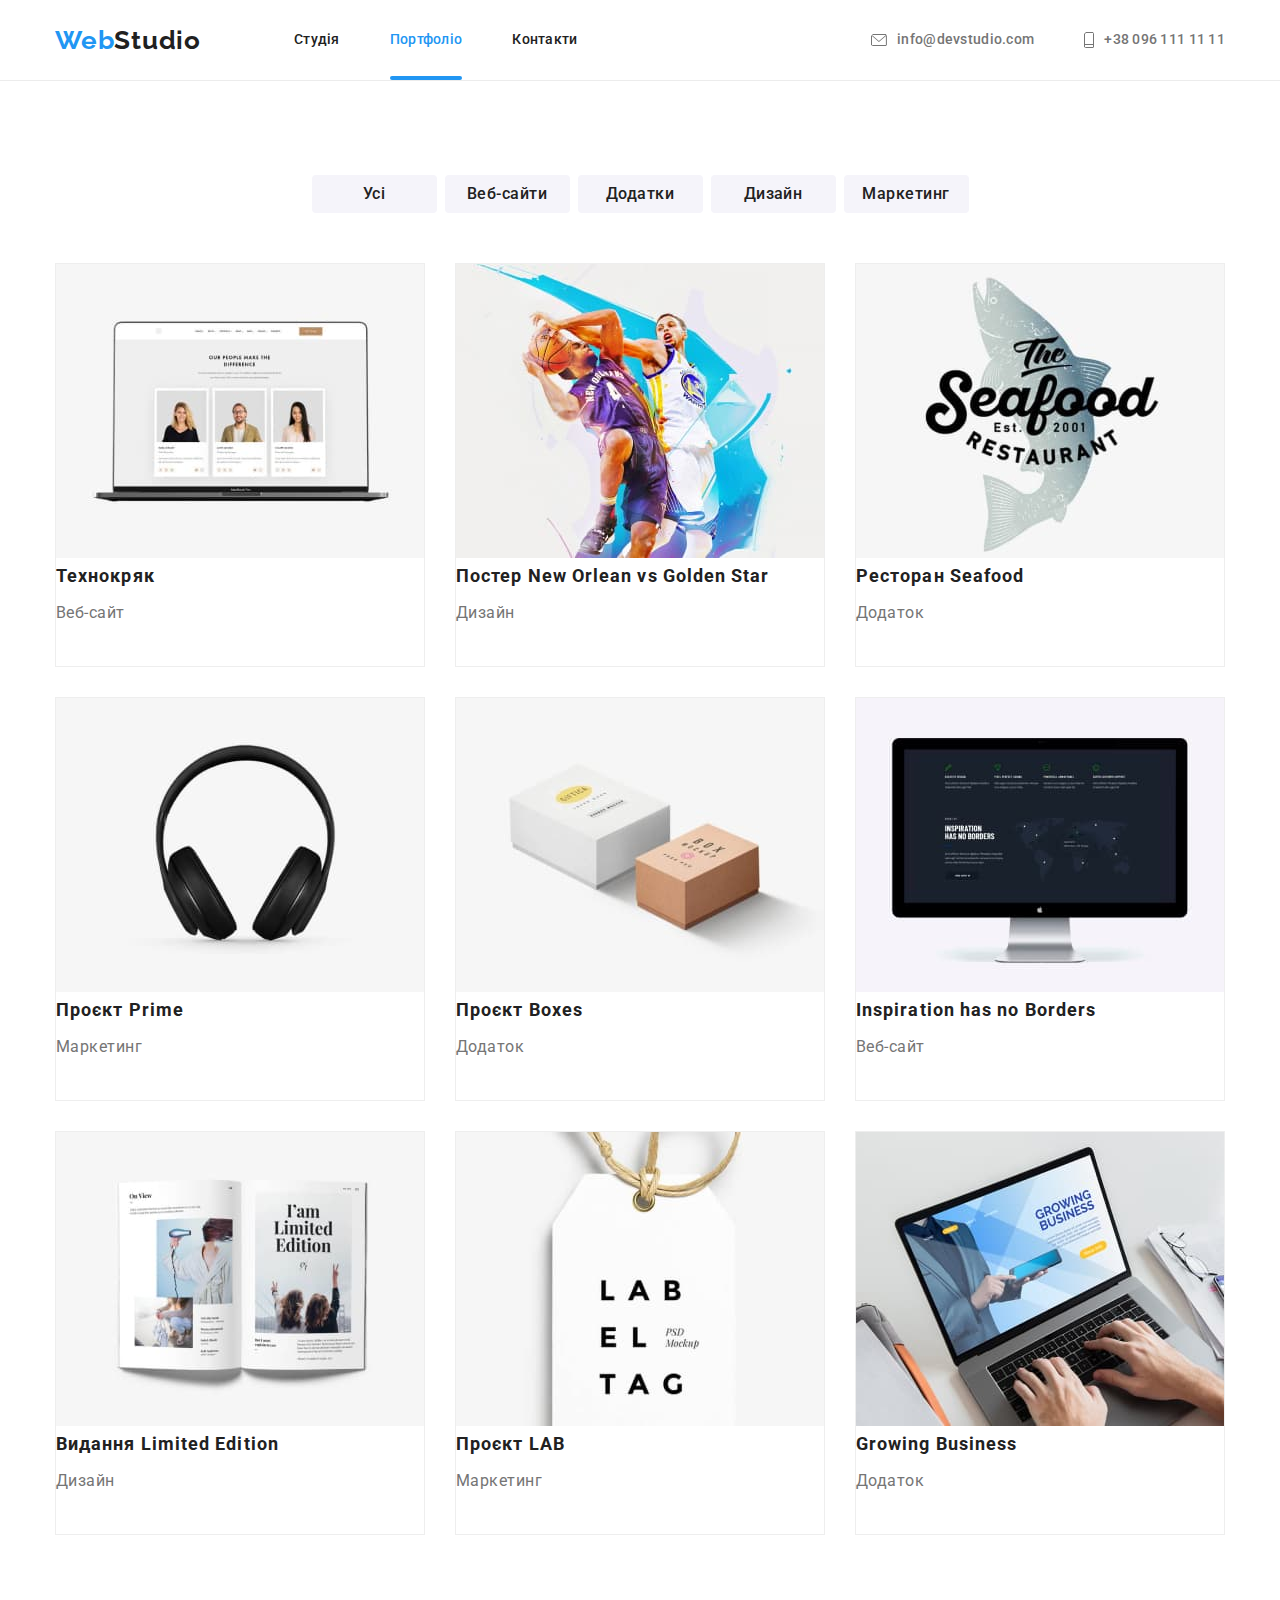
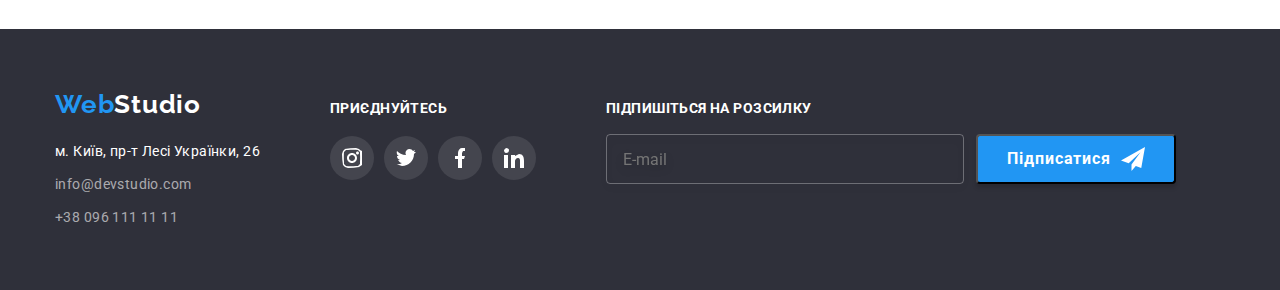
==== portfolio.html @ 257dc273 "11" ====
<!DOCTYPE html>
<html lang="en">
	<head>
		<meta charset="UTF-8">
		<meta http-equiv="X-UA-Compatible" content="IE=edge">
		<meta name="viewport" content="width=device-width, initial-scale=1.0">
		<link rel="stylesheet" href="./css/resets.css">
		<link rel="stylesheet" href="./css/modern-normalize.css">
		<link href="https://fonts.googleapis.com/css2?family=Raleway:wght@700&family=Roboto:wght@400;500;700;900&display=swap" rel="stylesheet">
		<link rel="stylesheet" href="./css/styles.css">
		<title>Портфоліо</title>
	</head>
<body>
	<header class="header header-border">
		<div class="container flex">
			<a class="header-link" href="/"><span class="header-logo">Web</span>Studio</a>
			<nav class="header-nav">
				<ul class="header-list">
					<li class="header-list-items"><a class="header-list-link" href="index.html">Студія</a></li>
					<li class="header-list-items"><a class="header-list-link active current" href="#">Портфоліо</a></li>
					<li class="header-list-items"><a class="header-list-link" href="#">Контакти</a></li>
				</ul>
			</nav>
			<ul class="header-contacts ">
				<li class="header-contacts-items"><a class="header-contacts-link" href="mailto:info@devstudio.com"> <svg class="header-contacts-icon" width="16" height="12">
					<use href="./images/symbol-defs.svg#icon-envelope-1" >

					</use>
				</svg> info@devstudio.com </a>
				</li>
				<li class="header-contacts-items"><a class="header-contacts-link" href="tel:+380961111111">
					<svg class="header-contacts-icon" width="10" height="16">
						<use href="./images/symbol-defs.svg#icon-smartphone-1">

						</use>
					</svg>
					+38 096 111 11 11</a>
				</li>
			</ul>
		</div>	
	</header>
		<main>
			<section class="portfolio section-padding">
				<div class="container">
					<h1 class="portfolio-uptitel">Портфоліо</h1>
					<ul class="portfolio-list-btn">
						<li class="portfolio-items-btn"><button class="portfolio-btn" type="button">Усі</button></li>
						<li class="portfolio-items-btn"><button class="portfolio-btn" type="button">Веб-сайти</button></li>
						<li class="portfolio-items-btn"><button class="portfolio-btn" type="button">Додатки</button></li>
						<li class="portfolio-items-btn"><button class="portfolio-btn" type="button">Дизайн</button></li>
						<li class="portfolio-items-btn"><button class="portfolio-btn" type="button">Маркетинг</button></li>
					</ul>
					<ul class="portfolio-list-about">
						<li class="portfolio-block">
							<a class="portfolio-block-link" href="#">
								<div class="portfolio-block-wrap">
									<img class="portfolio-block-img" src="./images/img-1.jpg" alt="leptop" width="370" height="294">
									<p class="portfolio-block-text">Ресурс пропонує комплексні пропозиції з різним рівнем функціоналу та сервісів. Все це дозволить відвідувачу отримати вичерпні відомості про компанію чи приватну особу.</p>
								</div>
								<div class="text-padding">
									<h2 class="portfolio-titel">Технокряк</h2>
									<p class="portfolio-text">Веб-сайт</p> 
								</div>
							</a>
						</li>
						<li class="portfolio-block">
							<a class="portfolio-block-link" href="#">
								<div class="portfolio-block-wrap">
									<img class="portfolio-block-img" src="./images/img-2.jpg" alt="leptop" width="370" height="294">
									<p class="portfolio-block-text">Ресурс пропонує комплексні пропозиції з різним рівнем функціоналу та сервісів. Все це дозволить відвідувачу отримати вичерпні відомості про компанію чи приватну особу.</p>
								</div>
								<div class="text-padding">
									<h2 class="portfolio-titel">Постер New Orlean vs Golden Star</h2>
									<p class="portfolio-text">Дизайн</p> 
								</div>
							</a>
						</li>
						<li class="portfolio-block">
							<a class="portfolio-block-link" href="#">
								<div class="portfolio-block-wrap">
									<img class="portfolio-block-img" src="./images/img-3.jpg" alt="leptop" width="370" height="294">
									<p class="portfolio-block-text">Ресурс пропонує комплексні пропозиції з різним рівнем функціоналу та сервісів. Все це дозволить відвідувачу отримати вичерпні відомості про компанію чи приватну особу.</p>
								</div>
								<div class="text-padding">
									<h2 class="portfolio-titel">Ресторан Seafood</h2>
									<p class="portfolio-text">Додаток</p> 
								</div>
							</a>
						</li>
						<li class="portfolio-block">
							<a class="portfolio-block-link" href="#">
								<div class="portfolio-block-wrap">
									<img class="portfolio-block-img" src="./images/img-4.jpg" alt="leptop" width="370" height="294">
									<p class="portfolio-block-text">Ресурс пропонує комплексні пропозиції з різним рівнем функціоналу та сервісів. Все це дозволить відвідувачу отримати вичерпні відомості про компанію чи приватну особу.</p>
								</div>
								<div class="text-padding">
									<h2 class="portfolio-titel">Проєкт Prime</h2>
									<p class="portfolio-text">Маркетинг</p> 
								</div>
							</a>
						</li>
						<li class="portfolio-block">
							<a class="portfolio-block-link" href="#">
								<div class="portfolio-block-wrap">
									<img class="portfolio-block-img" src="./images/img-5.jpg" alt="leptop" width="370" height="294">
									<p class="portfolio-block-text">Ресурс пропонує комплексні пропозиції з різним рівнем функціоналу та сервісів. Все це дозволить відвідувачу отримати вичерпні відомості про компанію чи приватну особу.</p>
								</div>
								<div class="text-padding">
									<h2 class="portfolio-titel">Проєкт Boxes</h2>
									<p class="portfolio-text">Додаток</p>
								</div> 
							</a>
						</li>
						<li class="portfolio-block">
							<a class="portfolio-block-link" href="#">
								<div class="portfolio-block-wrap">
									<img class="portfolio-block-img" src="./images/img-6.jpg" alt="leptop" width="370" height="294">
									<p class="portfolio-block-text">Ресурс пропонує комплексні пропозиції з різним рівнем функціоналу та сервісів. Все це дозволить відвідувачу отримати вичерпні відомості про компанію чи приватну особу.</p>
								</div>
								<div class="text-padding">
									<h2 class="portfolio-titel">Inspiration has no Borders</h2>
									<p class="portfolio-text">Веб-сайт</p> 
								</div>
							</a>
						</li>
						<li class="portfolio-block">
							<a class="portfolio-block-link" href="#">
								<div class="portfolio-block-wrap">
									<img class="portfolio-block-img" src="./images/img-7.jpg" alt="leptop" width="370" height="294">
									<p class="portfolio-block-text">Ресурс пропонує комплексні пропозиції з різним рівнем функціоналу та сервісів. Все це дозволить відвідувачу отримати вичерпні відомості про компанію чи приватну особу.</p>
								</div>
								<div class="text-padding">
									<h2 class="portfolio-titel">Видання Limited Edition</h2>
									<p class="portfolio-text">Дизайн</p> 
								</div>
							</a>
						</li>
						<li class="portfolio-block">
							<a class="portfolio-block-link" href="#">
								<div class="portfolio-block-wrap">
									<img class="portfolio-block-img" src="./images/img-8.jpg" alt="leptop" width="370" height="294">
									<p class="portfolio-block-text">Ресурс пропонує комплексні пропозиції з різним рівнем функціоналу та сервісів. Все це дозволить відвідувачу отримати вичерпні відомості про компанію чи приватну особу.</p>
								</div>
								<div class="text-padding">
									<h2 class="portfolio-titel">Проєкт LAB</h2>
									<p class="portfolio-text">Маркетинг</p> 
								</div>
							</a>
						</li>
						<li class="portfolio-block">
							<a class="portfolio-block-link" href="#">
								<div class="portfolio-block-wrap">
									<img class="portfolio-block-img" src="./images/img-9.jpg" alt="leptop" width="370" height="294">
									<p class="portfolio-block-text">Ресурс пропонує комплексні пропозиції з різним рівнем функціоналу та сервісів. Все це дозволить відвідувачу отримати вичерпні відомості про компанію чи приватну особу.</p>
								</div>
								<div class="text-padding">
									<h2 class="portfolio-titel">Growing Business</h2>
									<p class="portfolio-text">Додаток</p> 
								</div>
							</a>
						</li>
					</ul>
				</div>
			</section>
		</main>
		<footer class="footer">
			<div class="container">
				<div class="footer-left">
					<a class="footer-link" href="/"><span class="footer-logo">Web</span>Studio</a>
					<address class="footer-adress">
						<ul class="footer-list">
							<li class="footer-list-items"><a class="footer-nav-map" href="https://goo.gl/maps/WBBWMruhH3Dfa42q7" rel="noreferrer noopener" target="_blank">м. Київ, пр-т Лесі Українки, 26</a>
							</li>
							<li class="footer-list-items">
								<a class="footer-nav-contacts" href="mailto:info@devstudio.com">info@devstudio.com</a>
							</li>
							<li class="footer-list-items">
								<a class="footer-nav-contacts" href="tel:+380961111111">+38 096 111 11 11</a>
							</li>
						</ul>
					</address>
				</div>
				<div class="footer-right">
					<p class="footer-text"> ПРИЄДНУЙТЕСЬ</p>
					<ul class="footer-soc-list">
						<li class="footer-soc-item"><a class="footer-soc-link" href="">
								<svg class="footer-soc-icon" width="20" height="20">
									<use href="./images/symbol-defs.svg#icon-icon-instagram">
									</use>
								</svg>
							</a>
						</li>
						<li class="footer-soc-item"><a class="footer-soc-link" href="">
								<svg class="footer-soc-icon" width="20" height="20">
									<use href="./images/symbol-defs.svg#icon-icon-twitter">
									</use>
								</svg>
							</a>
						</li>
						<li class="footer-soc-item"><a class="footer-soc-link" href="">
								<svg class="footer-soc-icon" width="20" height="20">
									<use href="./images/symbol-defs.svg#icon-icon-facebook">
									</use>
								</svg>
							</a>
							</li>
							<li class="footer-soc-item"><a class="footer-soc-link" href="">
								<svg class="footer-soc-icon" width="20" height="20">
									<use href="./images/symbol-defs.svg#icon-icon-linkedin">
									</use>
								</svg>
							</a>
							</li>
					</ul>
				</div>
				<div class="footer-email">	
					<p class="footer-email-text">Підпишіться на розсилку</p>	
					<label for="footer-user-email" class="footer-form"></label>
					<form class="footer-email-form">
						<input type="email" name="footer-user-emai" class="footer-input"  required id="footer-user-email" placeholder="E-mail">
						<button type="button" class="footer-button"> Підписатися
							<svg class="footer-form-icon" width="24" height="24">
								<use href="./images/symbol-defs.svg#icon-icon-send">
								</use>
							</svg>
						</button>	
					</form>
				</div>
			</div>
		</footer>
</body>
</html>
---- css/resets.css ----
html, body, div, span, applet, object, iframe,
h1, h2, h3, h4, h5, h6, p, blockquote, pre,
a, abbr, acronym, address, big, cite, code,
del, dfn, em, img, ins, kbd, q, s, samp,
small, strike, strong, sub, sup, tt, var,
b, u, i, center,
dl, dt, dd, ol, ul, li,
fieldset, form, label, legend,
table, caption, tbody, tfoot, thead, tr, th, td,
article, aside, canvas, details, embed,
figure, figcaption, footer, header, hgroup,
menu, nav, output, ruby, section, summary,
time, mark, audio, video {
  margin: 0;
  padding: 0;
  border: 0;
  font-size: 100%;
  font: inherit;
  vertical-align: baseline;
}

article, aside, details, figcaption, figure,
footer, header, hgroup, menu, nav, section {
  display: block;
}

html {
  height: 100%;
}

body {
  line-height: 1;
}

ol, ul {
  list-style: none;
}

blockquote, q {
  quotes: none;
}

blockquote:before, blockquote:after,
q:before, q:after {
  content: "";
  content: none;
}

table {
  border-collapse: collapse;
  border-spacing: 0;
}/*# sourceMappingURL=resets.css.map */
---- css/styles.css ----
body{
	font-family: 'Roboto', sans-serif;
	color: var(--contacts-color);
}

:root {
	--brand-color: #2196F3;
	--text-color-N1: #212121;
	--contacts-color: #757575;
	--hero-color:#2F303A;
	--text-color-N2: #FFFFFF;
	--btn-portfolio: #F5F4FA;
	--cubik: cubic-bezier(0.4, 0, 0.2, 1);

  }

.container{
	width: 1200px;
	box-sizing: border-box;
	padding-left: 15px;
	padding-right: 15px;
	margin: 0 auto;

}

.section-padding{
	padding-top: 94px;
	padding-bottom: 94px;
}

.flex{
	display: flex;
	align-items: center;
}

.hide{
	border: 0;
	clip: rect(1px, 1px, 1px, 1px);
	-webkit-clip-path: inset(50%);
	clip-path: inset(50%);
	height: 1px;
	margin: -1px;
	overflow: hidden;
	padding: 0;
	position: absolute;
	width: 1px;
	word-wrap: normal !important;
}

/* ----------- HEADER ----------------- */

.header-border{
	border-bottom: 1px solid #ECECEC;
}




.header-link{
	font-family: 'Raleway';
	font-style: normal;
	font-weight: 700;
	font-size: 26px;
	line-height: 1.19;
	letter-spacing: 0.03em;
	text-decoration: none;
	color: var(--text-color-N1);
	margin-right: 93px;
	transition: color 250ms var(--cubik);
}

.header-link:focus,
.header-link:hover{
	color: var(--brand-color);
}

.header-logo{
	color: var(--brand-color);
}
.header-nav{
	margin-right: auto;
}


.header-list{
	list-style-type: none;
	display: flex;
	flex-direction: row;
}

.header-list-items:not(:last-child){
	 margin-right: 50px; 
}



.header-list-link{
	font-style: normal;
	font-weight: 500;
	font-size: 14px;
	line-height: 1.14;
	letter-spacing: 0.02em;
	color: var(--text-color-N1);
	text-decoration: none;
	padding: 32px 0px;
	display: block;
	transition: color 250ms var(--cubik);
	position: relative;
}

.active{
	color: var(--brand-color)
}

.current::after{
	content: "";
	height: 4px;
	background-color: var(--brand-color);
	border-radius: 2px;
	position: absolute;
	bottom: 0px;
	left: 0px;
	margin: 0 auto;
	width: 100%;
}

.header-list-link:focus,
.header-list-link:hover{
	color: var(--brand-color);
}

.header-list-link:active{
	color: var(--brand-color);
}




.header-contacts{
	list-style-type: none;
	display: flex;
	align-items: center;

}


.header-contacts-items:not(:last-child){
	margin-right: 50px;
}

.header-contacts-link{
	text-decoration: none;
	color: var(--contacts-color);
	font-family: 'Roboto';
	font-style: normal;
	font-weight: 500;
	font-size: 14px;
	line-height: 1.14;
	letter-spacing: 0.02em;
	padding: 32px 0px;
	display: flex;
	align-items: center;
	transition: color 250ms var(--cubik);
}

.header-contacts-link:hover,
.header-contacts-link:focus{
	color: var(--brand-color);
}

.header-contacts-link:active{
	color:var(--brand-color);
}

.header-contacts-icon{
	margin-right: 10px;
	fill: currentColor;
}





/* 
------------------HERO------------------ */



.hero{
	background-image: linear-gradient(rgba(47, 48, 58, 0.4), rgba(47, 48, 58, 0.4)), url(../images/heto-background.jpg);
	padding-top: 200px;
	padding-bottom: 200px;
	max-width: 1600px;
	margin: 0 auto;
}
.hero-titel{
	font-style: normal;
	font-weight: 900;
	font-size: 44px;
	line-height: 1.36;
	color: var(--text-color-N2);
	text-align: center;
	text-transform: uppercase;
	margin-bottom:30px;   
}
.hero-btn{
	font-family: inherit;
	font-style: normal;
	font-weight: 700;
	font-size: 16px;
	line-height: 1.875;
	display: block;
	align-items: center;
	text-align: center;
	letter-spacing: 0.06em;
	color: var(--text-color-N2);
	background-color: var(--brand-color);
	border: 0;
	border-radius: 4px;
	cursor: pointer;
	margin: 0 auto;
	padding: 10px 32px;
}

/* 
-------------------APPROACH---------------------- */



.approach-uptitel{
	display: none;
}


 .approach-list{
	display: flex;
	gap: 30px;
 }	
 
 
.approach-items{
	list-style-type: none;
	width: 270px;
}

.approach-items-box{
	width: 270px;
	height: 120px;
	background-color: #F5F4FA;
	display: flex;
	justify-content: center;
	align-items: center;
	margin-bottom: 30px;
}


.approach-titel{
	font-style: normal;
	font-weight: 700;
	font-size: 14px;
	line-height: 1.875;
	letter-spacing: 0.03em;
	text-transform: uppercase;
	color: var(--text-color-N1);
	margin-bottom: 10px;
}

.approach-text{
	font-style: normal;
	font-weight: 400;
	font-size: 14px;
	line-height: 1.714;
	letter-spacing: 0.03em;
	color: var(--contacts-color);
}

/* ------------EEPLOYMENT----------------- */


.employment{
	padding-top: 0px;
}


.employment-titel{
	font-style: normal;
	font-weight: 700;
	font-size: 36px;
	line-height: 1.17;
	text-align: center;
	letter-spacing: 0.03em;
	text-align: center;
	color: var(--text-color-N1);
	margin-bottom: 50px;
}
.employment-list{
	display: flex;
	list-style-type: none;
	gap: 30px;
}

 .employment-up-block{
	position: relative;
	
}

.employment-up-text{
	font-style: normal;
	font-weight: 700;
	font-size: 14px;
	line-height: 16px;
	text-align: center;
	letter-spacing: 0.03em;
	text-transform: uppercase;
	color:#FFFFFF;
	background: rgba(47, 48, 58, 0.8);  
	position: absolute;
	bottom: 0;
	width: 100%;
	min-height: 70px;
	display: flex;
	justify-content: center;
	align-items:center;
	

} 

.employment-img{
	display: block;
}


/* --------------------TEAM---------------------------- */

.team{
	background-color: var(--btn-portfolio);
}

.team-uptitel{
	font-style: normal;
	font-weight: 700;
	font-size: 36px;
	line-height: 1.17;
	text-align: center;
	letter-spacing: 0.03em;
	text-align: center;
	color: var(--text-color-N1);
	margin-bottom: 50px;

}

.team-list{
	list-style-type: none;
	display: flex;
	gap: 30px;
}

.team-items{
	background: #FFFFFF;
	box-shadow: 0px 1px 3px rgba(0, 0, 0, 0.12), 0px 1px 1px rgba(0, 0, 0, 0.14), 0px 2px 1px rgba(0, 0, 0, 0.2);
	border-radius: 0px 0px 4px 4px;	
	padding-bottom: 30px;
}

.team-img{
	margin-bottom: 30px;
	display: block;
}

.team-titel{
	font-style: normal;
	font-weight: 500;
	font-size: 16px;
	line-height: 1.19;
	text-align: center;
	letter-spacing: 0.03em;
	color: var(--text-color-N1);
	margin-bottom: 10px;
}


.team-text{
	font-style: normal;
	font-weight: 400;
	font-size: 16px;
	line-height: 1.19;
	text-align: center;
	letter-spacing: 0.03em;
	color: var(--contacts-color);
	margin-bottom: 16px;
}

.team-soc-list{
	display: flex;
	justify-content: center;
	gap: 10px;
}

.team-soc-item{
	width: 44px;
	height: 44px;	
}

.team-soc-link{
	width: 100%;
	height: 100%;
	border-radius: 50%;
	display: flex;
	justify-content: center;
	align-items: center;
	transition: background-color 250ms var(--cubik), color 250ms var(--cubik) ;
	color: #AFB1B8;
	background-color: var(--text-color-N2)

}

.team-soc-link:hover,
.team-soc-link:focus{
	color: var(--text-color-N2);
	background-color: var(--brand-color);
}

.team-soc-icon{
	fill: currentColor;
	
}


/* ----------------------Постійні клієнти---------------------------- */


.client-titel{
	font-style: normal;
	font-weight: 700;
	font-size: 36px;
	line-height: 42px;
	text-align: center;
	letter-spacing: 0.03em;
	color: var(--text-color-N1);
	margin-bottom: 50px;
}

.client-list{
	display: flex;
	gap: 30px;
}

.client-list-items{
	width: 170px;
	height: 92px;
}

.client-list-link{
	border: 1px solid #AFB1B8;
	border-radius: 4px;
	width: 100%;
	height: 100%;
	color: #AFB1B8;
	display: flex;
	justify-content: center;
	align-items: center;
	transition: color 250ms var(--cubik);
}

.client-list-link:hover,
.client-list-link:focus{
	border-color: var(--brand-color);
	color: var(--brand-color)
}



.client-list-icon{
    fill: currentColor;
}


/* ---------------------FOOTER------------------------------ */

.footer{
	background-color: var(--hero-color);
	padding-top: 60px;
	padding-bottom: 60px;
	
}

.footer .container{
	display: flex;
	align-items: baseline;
	gap: 70px;
}

.footer-flex{
	display: flex;
}


.footer-link{
	font-family: 'Raleway';
	font-style: normal;
	font-weight: 700;
	font-size: 26px;
	line-height: 1.19;
	letter-spacing: 0.03em;
	text-decoration: none;
	color: var(--text-color-N2);
	margin-bottom: 20px;
	display: block;
}


.footer-logo{
	color: var(--brand-color);
}


.footer-list-items{
	list-style-type: none;

}


.footer-list-items:not(:last-child){
	margin-bottom: 9px;
}

.footer-nav-map{
	font-family: 'Roboto';
	font-style: normal;
	font-weight: 400;
	font-size: 14px;
	line-height: 1.714;	
	letter-spacing: 0.03em;
	color: #FFFFFF;
	text-decoration: none;	
	transition: color 250ms var(--cubik);
}

.footer-nav-map:hover,
.footer-nav-map:focus{
	color: var(--brand-color);
}

.footer-nav-map:active{
	color: var(--brand-color);
}


.footer-nav-contacts{
	font-style: normal;
	font-weight: 400;
	font-size: 14px;
	line-height: 1.714;
	letter-spacing: 0.03em;
	color: rgba(255, 255, 255, 0.6);
	text-decoration: none;
	transition: color 250ms var(--cubik);
}

.footer-nav-contacts:hover,
.footer-nav-contacts:focus{
	color: var(--brand-color);
}

.footer-nav-contacts:active{
	color: var(--brand-color);
}


.footer-soc-list{
	display: flex;
	justify-content: center;
	gap: 10px;
}

.footer-soc-item{
	width: 44px;
	height: 44px;
}

.footer-text{
	font-style: normal;
	font-weight: 700;
	font-size: 14px;
	line-height: 16px;
	letter-spacing: 0.03em;
	text-transform: uppercase;
	color: #FFFFFF;
	display: block;
	margin-bottom: 20px;
}

.footer-soc-link{
	width: 100%;
	height: 100%;
	border-radius: 50%;
	display: flex;
	justify-content: center;
	align-items: center;
	color: var(--text-color-N2);
	background-color:  rgba(255, 255, 255, 0.1);
	transition: background-color 250ms var(--cubik), color 250ms var(--cubik);
}

.footer-soc-link:hover,
.footer-soc-link:focus{
	color: var(--text-color-N2);
	background-color: var(--brand-color);
}



.footer-soc-icon{
	fill: currentColor;
}


.footer-email-text{
	font-style: normal;
	font-weight: 700;
	font-size: 14px;
	line-height: 0.875;
	letter-spacing: 0.03em;
	text-transform: uppercase;
	color:var(--text-color-N2);
	margin-bottom: 20px;
}


.footer-email-form{
	display: flex;
}


.footer-form{
	font-style: normal;
	font-weight: 700;
	font-size: 14px;
	line-height: 1.14;
	letter-spacing: 0.03em;
	text-transform: uppercase;
	color: #FFFFFF;
	margin-bottom: 20px;
}


.footer-input{
	border: 1px solid rgba(255, 255, 255, 0.3);
	filter: drop-shadow(0px 4px 4px rgba(0, 0, 0, 0.15));
	border-radius: 4px;
	background-color: transparent;
	width: 358px;
	height: 50px;
	margin-right: 12px;
	padding: 15px 16px;
}


.footer-button{
	
	font-family: inherit;
	width: 200px;
	height: 50px;
	background: #2196F3;
	box-shadow: 0px 4px 4px rgba(0, 0, 0, 0.15);
	border-radius: 4px;
	font-family: 'Roboto';
	font-style: normal;
	font-weight: 700;
	font-size: 16px;
	line-height: 1.55;
	display: flex;
	align-items: center;
	text-align: center;
	justify-content: center;
	gap: 10px;
	cursor: pointer;
	letter-spacing: 0.06em;
	color:#FFFFFF;
}

.footer-form-icon{
	 fill: #fff;
}



/* ------------------------------------------PORTFOLIO--------------------------------- */



.portfolio-uptitel{
	display: none;
}

.portfolio-list-btn{
	list-style-type: none;
	display: flex;
	gap: 8px;
	justify-content: center;
	margin-bottom: 50px;
}


.portfolio-btn{
	font-style: normal;
	font-weight: 500;
	font-size: 16px;
	line-height: 1.625;
	text-align: center;
	letter-spacing: 0.03em;
	color: var(--text-color-N1);
	cursor: pointer;
	background: var(--btn-portfolio);
	border-radius: 4px;	
	border: 0;
	min-width: 125px;
	height: 38px;
	transition: background-color 250ms var(--cubik), color 250ms var(--cubik) ;
}

.portfolio-btn:focus,
.portfolio-btn:hover{
	color:#FFFFFF;
	background-color: var(--brand-color);
}

.portfolio-btn:active{
	color:var(--brand-color);
}

.portfolio-list-about{
	list-style-type: none;
	display: flex;
	flex-wrap: wrap;
	gap: 30px;
	
}

.portfolio-block{
	width: 370px;
	height: 404px;	
	background: #FFFFFF;
	border: 1px solid #EEEEEE;
}

.portfolio-block:hover .portfolio-block-text{
	transform: translateY(0);
}



.portfolio-block-link{
	text-decoration: none;
	display: block;
	transition: box-shadow 250ms var(--cubik);
}

.portfolio-block-link:hover,
.portfolio-block-link:focus{
	box-shadow: 0px 1px 1px rgba(0, 0, 0, 0.12), 0px 4px 4px rgba(0, 0, 0, 0.06), 1px 4px 6px rgba(0, 0, 0, 0.16);
}

.portfolio-block-wrap{
	position: relative;
	overflow: hidden;
}

.portfolio-block-img{
	display: block;
}

.portfolio-block-text{
	font-style: normal;
	font-weight: 400;
	font-size: 18px;
	line-height: 1.56;
	letter-spacing: 0.03em;	
	color: var(--text-color-N2);
	background-color: rgba(33, 150, 243, 0.9);
	position: absolute;
	top: 0;
	padding: 63px 24px;
	height: 100%;
	transform: translateY(100%);
	transition: transform 250ms var(--cubik);

}


.portfolio-titel{
	font-style: normal;
	font-weight: 700;
	font-size: 18px;
	line-height: 2;
	letter-spacing: 0.06em;
	color: var(--text-color-N1);
	margin-bottom: 4px;
}
.portfolio-text{
	font-style: normal;
	font-weight: 400;
	font-size: 16px;
	line-height: 1.875;
	letter-spacing: 0.03em;
	color: var(--contacts-color);
}


/* 
-----------------------------------MODAL WINDOW--------------------------------- */


.backdrop{
	width: 100%;
	height: 100%;
	background-color: rgba(0, 0, 0, 0.2);
	position: fixed;
	top: 0;
	transition: opacity 250ms var(--cubik), visibility 250ms var(--cubik);
}

.modal{
	width: 528px;
	min-height: 581px;
	background-color: #FFFFFF;
	box-shadow: 0px 1px 3px rgba(0, 0, 0, 0.12), 0px 1px 1px rgba(0, 0, 0, 0.14), 0px 2px 1px rgba(0, 0, 0, 0.2);
	border-radius: 4px;
	position: absolute;
	top: 50%;
	left: 50%;
	transform: translate(-50%, -50%) scale(1) rotate(0deg);
	transition: transform 250ms var(--cubik);
	padding: 40px;
	
}

.backdrop.is-hidden .modal{
	transform: translate(-50%, -50%) scale(2) rotate(360deg);
}

.modal-button{
	position: absolute;
	right: 8px;
	top: 8px;
	width: 30px;
	height: 30px;
	background-color: #FFFFFF;
	border: 1px solid rgba(0, 0, 0, 0.1);
	border-radius: 50%;
	display: flex;
	justify-content: center;
	align-items: center;
	cursor: pointer;
	transition: color 250ms var(--cubik);

}

.modal-button:hover .modal-icon,
.modal-button:focus .modal-icon{
	color:var(--brand-color);
}

.modal-button{
	fill: currentColor;
}

.modal-titel{
	font-style: normal;
	font-weight: 700;
	font-size: 20px;
	line-height: 1.15;
	text-align: center;
	letter-spacing: 0.03em;
	color: var(--text-color-N1);
	margin-bottom: 30px;
}

.modal-field{
	margin-bottom: 10px;
}

.modal-field:last-child{
	margin-bottom: 0px;
}

.modal-form-label{
	font-style: normal;
	font-weight: 400;
	font-size: 12px;
	line-height: 1.15;
	letter-spacing: 0.01em;
	display: block;
	color: var(--contacts-color);
	margin-bottom: 4px;
}

.modal-form-wrapper{
	position: relative;
}

.modal-input{
	width: 100%;
	height: 40px;
	border: 1px solid rgba(33, 33, 33, 0.2);
	border-radius: 4px;
	background-color: transparent;
	outline: transparent;
	padding-left: 42px;
	transition:  border 250ms var(--cubik), border 250ms var(--cubik);

}

.modal-input:hover .modal-form-icon,
.modal-input:focus .modal-form-icon{
	color: var(--brand-color);
}

.modal-input:focus,
.modal-input:hover{
	border-color: var(--brand-color);
}

.modal-input:focus + .modal-form-icon,
.modal-input:hover + .modal-form-icon{
	fill: var(--brand-color);
}


.modal-input::placeholder{
	font-family: 'Roboto';
	font-style: normal;
	font-weight: 400;
	font-size: 12px;
	line-height: 1.15;
	letter-spacing: 0.01em;
	color: var(--contacts-color);
}


.modal-form-icon{
	position: absolute;
	left: 12px;
	top: 50%;
	transform: translateY(-50%);
}

.modal-field-comment{
	width: 100%;
	height: 120px;
	border: 1px solid rgba(33, 33, 33, 0.2);
	border-radius: 4px;
	font-style: normal;
	font-weight: 400;
	font-size: 12px;
	line-height: 1.15;
	letter-spacing: 0.01em;
	background-color: transparent;
	outline: transparent;
	resize: none;
	padding: 12px 16px;
	margin-bottom: 10px;

}



.is-hidden{
	opacity: 0;
	visibility: hidden;
	pointer-events: none;

}

.position{
	position: relative;
}

.modal-check{
	position: absolute;
	top: 15px;
	left: 27px;
	transition: color 250ms var(--cubik);
}

.check-text{
	font-style: normal;
	font-weight: 400;
	font-size: 14px;
	line-height: 1.714;
	letter-spacing: 0.03em;
	color: var(--contacts-color);
	display: flex;
	align-items: center;
	justify-content: center;
	margin-bottom: 30px;
}

.check-text span {
	width: 16px;
	height: 15px;
	border: 2px solid var(--text-color-N1);
	margin-right: 8px;
	border-radius:  2px;
	display: flex;
	justify-content: center;
	align-items: center;
	fill: transparent;
}

.modal-check:checked + .check-text span{
	background-color: var(--brand-color);
	border: none;
	fill: #FFFFFF;
}

.modal-check-polyti{
	font-family: inherit;
	color: var(--brand-color);
	margin-left: 5px;
}

.modal-form-button{	
	font-family: inherit;
	font-style: normal;
	font-weight: 700;
	font-size: 16px;
	line-height: 30px;
	width: 200px;
	height: 50px;
	color: var(--text-color-N2);
	background-color: var(--brand-color);
	border: 0;
	border-radius: 4px;
	display: flex;
	justify-content: center;
	align-items: center;
	cursor: pointer;
	margin: 0 auto;
	padding: 10px 32px;
}
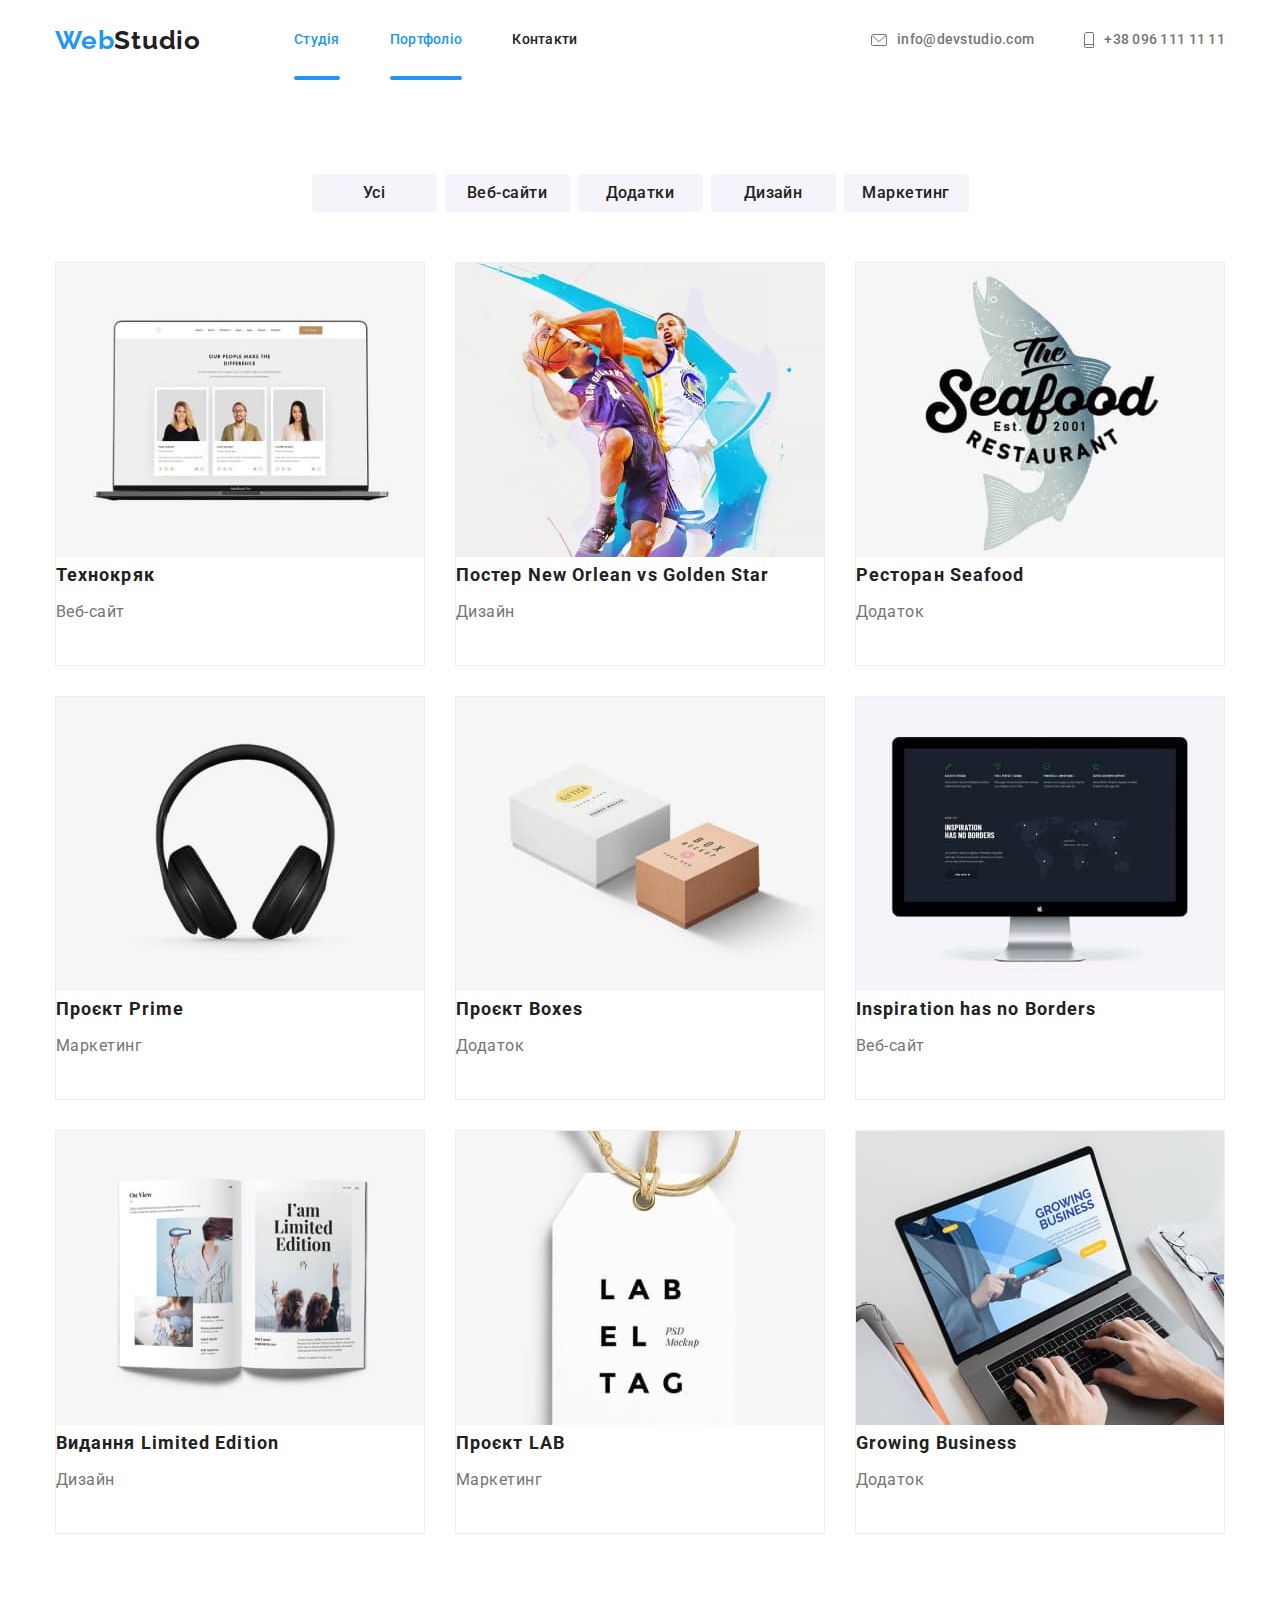
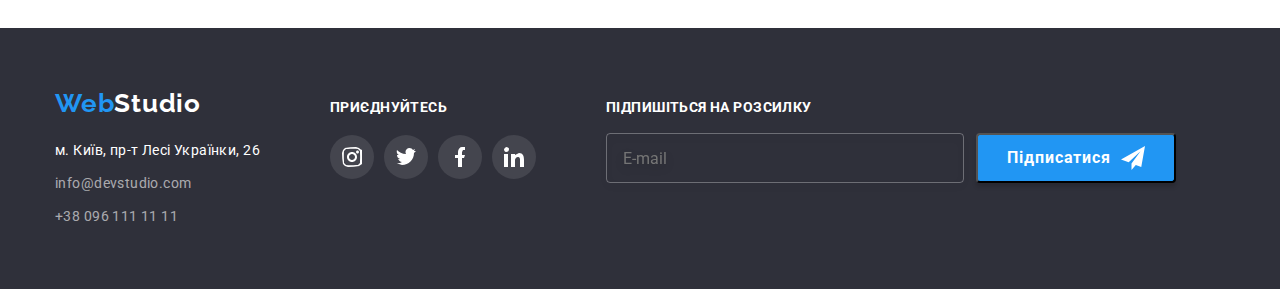
==== commit a65259c2: "??" ====
--- a/portfolio.html
+++ b/portfolio.html
@@ -7,29 +7,29 @@
 		<link rel="stylesheet" href="./css/resets.css">
 		<link rel="stylesheet" href="./css/modern-normalize.css">
 		<link href="https://fonts.googleapis.com/css2?family=Raleway:wght@700&family=Roboto:wght@400;500;700;900&display=swap" rel="stylesheet">
-		<link rel="stylesheet" href="./css/styles.css">
+		<link rel="stylesheet" href="./css/main.min.css">
 		<title>Портфоліо</title>
 	</head>
 <body>
-	<header class="header header-border">
+	<header class="header ">
 		<div class="container flex">
-			<a class="header-link" href="/"><span class="header-logo">Web</span>Studio</a>
-			<nav class="header-nav">
-				<ul class="header-list">
-					<li class="header-list-items"><a class="header-list-link" href="index.html">Студія</a></li>
-					<li class="header-list-items"><a class="header-list-link active current" href="#">Портфоліо</a></li>
-					<li class="header-list-items"><a class="header-list-link" href="#">Контакти</a></li>
+			<a class="logo header__logo" href="/"><span class="logo__span">Web</span>Studio</a>
+			<nav class="navigation header__navigation">
+				<ul class="menu">
+					<li class="menu__item"><a class="menu__link active current" href="index.html">Студія</a></li>
+					<li class="menu__item"><a class="menu__link active current" href="#">Портфоліо</a></li>
+					<li class="menu__item"><a class="menu__link" href="#">Контакти</a></li>
 				</ul>
 			</nav>
-			<ul class="header-contacts ">
-				<li class="header-contacts-items"><a class="header-contacts-link" href="mailto:info@devstudio.com"> <svg class="header-contacts-icon" width="16" height="12">
+			<ul class="contacts header__contacts ">
+				<li class="contacts__items"><a class="contacts__link" href="mailto:info@devstudio.com"> <svg class="contacts__icon" width="16" height="12">
 					<use href="./images/symbol-defs.svg#icon-envelope-1" >
 
 					</use>
 				</svg> info@devstudio.com </a>
 				</li>
-				<li class="header-contacts-items"><a class="header-contacts-link" href="tel:+380961111111">
-					<svg class="header-contacts-icon" width="10" height="16">
+				<li class="contacts__items"><a class="contacts__link" href="tel:+380961111111">
+					<svg class="contacts__icon" width="10" height="16">
 						<use href="./images/symbol-defs.svg#icon-smartphone-1">
 
 						</use>
--- a/css/main.min.css
+++ b/css/main.min.css
@@ -0,0 +1 @@
+html,body,div,span,applet,object,iframe,h1,h2,h3,h4,h5,h6,p,blockquote,pre,a,abbr,acronym,address,big,cite,code,del,dfn,em,img,ins,kbd,q,s,samp,small,strike,strong,sub,sup,tt,var,b,u,i,center,dl,dt,dd,ol,ul,li,fieldset,form,label,legend,table,caption,tbody,tfoot,thead,tr,th,td,article,aside,canvas,details,embed,figure,figcaption,footer,header,hgroup,menu,nav,output,ruby,section,summary,time,mark,audio,video{margin:0;padding:0;border:0;font-size:100%;font:inherit;vertical-align:baseline}article,aside,details,figcaption,figure,footer,header,hgroup,menu,nav,section{display:block}html{height:100%}body{line-height:1}ol,ul{list-style:none}blockquote,q{quotes:none}blockquote:before,blockquote:after,q:before,q:after{content:"";content:none}table{border-collapse:collapse;border-spacing:0}/*! modern-normalize v1.1.0 | MIT License | https://github.com/sindresorhus/modern-normalize */*,::before,::after{box-sizing:border-box}html{line-height:1.15;-webkit-text-size-adjust:100%;-moz-tab-size:4;-o-tab-size:4;tab-size:4}body{margin:0;font-family:system-ui,-apple-system,"Segoe UI",Roboto,Helvetica,Arial,sans-serif,"Apple Color Emoji","Segoe UI Emoji"}hr{height:0;color:inherit}abbr[title]{-webkit-text-decoration:underline dotted;text-decoration:underline dotted}b,strong{font-weight:bolder}code,kbd,samp,pre{font-family:ui-monospace,SFMono-Regular,Consolas,"Liberation Mono",Menlo,monospace;font-size:1em}small{font-size:80%}sub,sup{font-size:75%;line-height:0;position:relative;vertical-align:baseline}sub{bottom:-0.25em}sup{top:-0.5em}table{text-indent:0;border-color:inherit}button,input,optgroup,select,textarea{font-family:inherit;font-size:100%;line-height:1.15;margin:0}button,select{text-transform:none}button,[type=button],[type=reset],[type=submit]{-webkit-appearance:button}::-moz-focus-inner{border-style:none;padding:0}:-moz-focusring{outline:1px dotted ButtonText}:-moz-ui-invalid{box-shadow:none}legend{padding:0}progress{vertical-align:baseline}::-webkit-inner-spin-button,::-webkit-outer-spin-button{height:auto}[type=search]{-webkit-appearance:textfield;outline-offset:-2px}::-webkit-search-decoration{-webkit-appearance:none}::-webkit-file-upload-button{-webkit-appearance:button;font:inherit}summary{display:list-item}body{font-family:"Roboto",sans-serif;color:var(--contacts-color)}:root{--brand-color: #2196F3;--text-color-N1: #212121;--contacts-color: #757575;--hero-color:#2F303A;--text-color-N2: #FFFFFF;--btn-portfolio: #F5F4FA;--cubik: cubic-bezier(0.4, 0, 0.2, 1)}.container{width:1200px;box-sizing:border-box;padding-left:15px;padding-right:15px;margin:0 auto}.section-padding{padding-top:94px;padding-bottom:94px}.flex{display:flex;align-items:center}.hide{border:0;clip:rect(1px, 1px, 1px, 1px);-webkit-clip-path:inset(50%);clip-path:inset(50%);height:1px;margin:-1px;overflow:hidden;padding:0;position:absolute;width:1px;word-wrap:normal !important}.header-border{border-bottom:1px solid #ececec}.logo{font-family:"Raleway";font-style:normal;font-weight:700;font-size:26px;line-height:1.19;letter-spacing:.03em;text-decoration:none;color:var(--text-color-N1);transition:color 250ms var(--cubik)}.header__logo{margin-right:93px}.logo:focus,.logo:hover{color:var(--brand-color)}.logo__span{color:var(--brand-color)}.header__navigation{margin-right:auto}.menu{list-style-type:none;display:flex;flex-direction:row}.menu__item:not(:last-child){margin-right:50px}.menu__link{font-style:normal;font-weight:500;font-size:14px;line-height:1.14;letter-spacing:.02em;color:var(--text-color-N1);text-decoration:none;padding:32px 0px;display:block;transition:color 250ms var(--cubik);position:relative}.active{color:var(--brand-color)}.current::after{content:"";height:4px;background-color:var(--brand-color);border-radius:2px;position:absolute;bottom:0px;left:0px;margin:0 auto;width:100%}.menu__link:focus,.menu__link:hover{color:var(--brand-color)}.menu__link:active{color:var(--brand-color)}.header__contacts{list-style-type:none;display:flex;align-items:center}.contacts__items:not(:last-child){margin-right:50px}.contacts__link{text-decoration:none;color:var(--contacts-color);font-family:"Roboto";font-style:normal;font-weight:500;font-size:14px;line-height:1.14;letter-spacing:.02em;padding:32px 0px;display:flex;align-items:center;transition:color 250ms var(--cubik)}.contacts__link:hover,.contacts__link:focus{color:var(--brand-color)}.hcontacts__link:active{color:var(--brand-color)}.contacts__icon{margin-right:10px;fill:currentColor}.hero{background-image:linear-gradient(rgba(47, 48, 58, 0.4), rgba(47, 48, 58, 0.4)),url(../images/heto-background.jpg);padding-top:200px;padding-bottom:200px;max-width:1600px;margin:0 auto}.hero__titel{font-style:normal;font-weight:900;font-size:44px;line-height:1.36;color:var(--text-color-N2);text-align:center;text-transform:uppercase;margin-bottom:30px}.hero__btn{font-family:inherit;font-style:normal;font-weight:700;font-size:16px;line-height:1.875;display:block;align-items:center;text-align:center;letter-spacing:.06em;color:var(--text-color-N2);background-color:var(--brand-color);border:0;border-radius:4px;cursor:pointer;margin:0 auto;padding:10px 32px}.approach__uptitel{display:none}.approach__list{display:flex;gap:30px}.skill__items{list-style-type:none;width:270px}.skill__box{width:270px;height:120px;background-color:#f5f4fa;display:flex;justify-content:center;align-items:center;margin-bottom:30px}.skill__titel{font-style:normal;font-weight:700;font-size:14px;line-height:1.875;letter-spacing:.03em;text-transform:uppercase;color:var(--text-color-N1);margin-bottom:10px}.skill__text{font-style:normal;font-weight:400;font-size:14px;line-height:1.714;letter-spacing:.03em;color:var(--contacts-color)}.approach-uptitel{display:none}.approach-list{display:flex;gap:30px}.approach-items{list-style-type:none;width:270px}.approach-items-box{width:270px;height:120px;background-color:#f5f4fa;display:flex;justify-content:center;align-items:center;margin-bottom:30px}.approach-titel{font-style:normal;font-weight:700;font-size:14px;line-height:1.875;letter-spacing:.03em;text-transform:uppercase;color:var(--text-color-N1);margin-bottom:10px}.approach-text{font-style:normal;font-weight:400;font-size:14px;line-height:1.714;letter-spacing:.03em;color:var(--contacts-color)}.employment{padding-top:0px}.employment-titel{font-style:normal;font-weight:700;font-size:36px;line-height:1.17;text-align:center;letter-spacing:.03em;text-align:center;color:var(--text-color-N1);margin-bottom:50px}.employment-list{display:flex;list-style-type:none;gap:30px}.employment-up-block{position:relative}.employment-up-text{font-style:normal;font-weight:700;font-size:14px;line-height:16px;text-align:center;letter-spacing:.03em;text-transform:uppercase;color:#fff;background:rgba(47,48,58,.8);position:absolute;bottom:0;width:100%;min-height:70px;display:flex;justify-content:center;align-items:center}.employment-img{display:block}.team{background-color:var(--btn-portfolio)}.team-uptitel{font-style:normal;font-weight:700;font-size:36px;line-height:1.17;text-align:center;letter-spacing:.03em;text-align:center;color:var(--text-color-N1);margin-bottom:50px}.team-list{list-style-type:none;display:flex;gap:30px}.team-items{background:#fff;box-shadow:0px 1px 3px rgba(0,0,0,.12),0px 1px 1px rgba(0,0,0,.14),0px 2px 1px rgba(0,0,0,.2);border-radius:0px 0px 4px 4px;padding-bottom:30px}.team-img{margin-bottom:30px;display:block}.team-titel{font-style:normal;font-weight:500;font-size:16px;line-height:1.19;text-align:center;letter-spacing:.03em;color:var(--text-color-N1);margin-bottom:10px}.team-text{font-style:normal;font-weight:400;font-size:16px;line-height:1.19;text-align:center;letter-spacing:.03em;color:var(--contacts-color);margin-bottom:16px}.team-soc-list{display:flex;justify-content:center;gap:10px}.team-soc-item{width:44px;height:44px}.team-soc-link{width:100%;height:100%;border-radius:50%;display:flex;justify-content:center;align-items:center;transition:background-color 250ms var(--cubik),color 250ms var(--cubik);color:#afb1b8;background-color:var(--text-color-N2)}.team-soc-link:hover,.team-soc-link:focus{color:var(--text-color-N2);background-color:var(--brand-color)}.team-soc-icon{fill:currentColor}.client-titel{font-style:normal;font-weight:700;font-size:36px;line-height:42px;text-align:center;letter-spacing:.03em;color:var(--text-color-N1);margin-bottom:50px}.client-list{display:flex;gap:30px}.client-list-items{width:170px;height:92px}.client-list-link{border:1px solid #afb1b8;border-radius:4px;width:100%;height:100%;color:#afb1b8;display:flex;justify-content:center;align-items:center;transition:color 250ms var(--cubik)}.client-list-link:hover,.client-list-link:focus{border-color:var(--brand-color);color:var(--brand-color)}.client-list-icon{fill:currentColor}.footer{background-color:var(--hero-color);padding-top:60px;padding-bottom:60px}.footer .container{display:flex;align-items:baseline;gap:70px}.footer-flex{display:flex}.footer-link{font-family:"Raleway";font-style:normal;font-weight:700;font-size:26px;line-height:1.19;letter-spacing:.03em;text-decoration:none;color:var(--text-color-N2);margin-bottom:20px;display:block}.footer-logo{color:var(--brand-color)}.footer-list-items{list-style-type:none}.footer-list-items:not(:last-child){margin-bottom:9px}.footer-nav-map{font-family:"Roboto";font-style:normal;font-weight:400;font-size:14px;line-height:1.714;letter-spacing:.03em;color:#fff;text-decoration:none;transition:color 250ms var(--cubik)}.footer-nav-map:hover,.footer-nav-map:focus{color:var(--brand-color)}.footer-nav-map:active{color:var(--brand-color)}.footer-nav-contacts{font-style:normal;font-weight:400;font-size:14px;line-height:1.714;letter-spacing:.03em;color:rgba(255,255,255,.6);text-decoration:none;transition:color 250ms var(--cubik)}.footer-nav-contacts:hover,.footer-nav-contacts:focus{color:var(--brand-color)}.footer-nav-contacts:active{color:var(--brand-color)}.footer-soc-list{display:flex;justify-content:center;gap:10px}.footer-soc-item{width:44px;height:44px}.footer-text{font-style:normal;font-weight:700;font-size:14px;line-height:16px;letter-spacing:.03em;text-transform:uppercase;color:#fff;display:block;margin-bottom:20px}.footer-soc-link{width:100%;height:100%;border-radius:50%;display:flex;justify-content:center;align-items:center;color:var(--text-color-N2);background-color:rgba(255,255,255,.1);transition:background-color 250ms var(--cubik),color 250ms var(--cubik)}.footer-soc-link:hover,.footer-soc-link:focus{color:var(--text-color-N2);background-color:var(--brand-color)}.footer-soc-icon{fill:currentColor}.footer-email-text{font-style:normal;font-weight:700;font-size:14px;line-height:.875;letter-spacing:.03em;text-transform:uppercase;color:var(--text-color-N2);margin-bottom:20px}.footer-email-form{display:flex}.footer-form{font-style:normal;font-weight:700;font-size:14px;line-height:1.14;letter-spacing:.03em;text-transform:uppercase;color:#fff;margin-bottom:20px}.footer-input{border:1px solid rgba(255,255,255,.3);filter:drop-shadow(0px 4px 4px rgba(0, 0, 0, 0.15));border-radius:4px;background-color:rgba(0,0,0,0);width:358px;height:50px;margin-right:12px;padding:15px 16px}.footer-button{font-family:inherit;width:200px;height:50px;background:#2196f3;box-shadow:0px 4px 4px rgba(0,0,0,.15);border-radius:4px;font-family:"Roboto";font-style:normal;font-weight:700;font-size:16px;line-height:1.55;display:flex;align-items:center;text-align:center;justify-content:center;gap:10px;cursor:pointer;letter-spacing:.06em;color:#fff}.footer-form-icon{fill:#fff}.portfolio-uptitel{display:none}.portfolio-list-btn{list-style-type:none;display:flex;gap:8px;justify-content:center;margin-bottom:50px}.portfolio-btn{font-style:normal;font-weight:500;font-size:16px;line-height:1.625;text-align:center;letter-spacing:.03em;color:var(--text-color-N1);cursor:pointer;background:var(--btn-portfolio);border-radius:4px;border:0;min-width:125px;height:38px;transition:background-color 250ms var(--cubik),color 250ms var(--cubik)}.portfolio-btn:focus,.portfolio-btn:hover{color:#fff;background-color:var(--brand-color)}.portfolio-btn:active{color:var(--brand-color)}.portfolio-list-about{list-style-type:none;display:flex;flex-wrap:wrap;gap:30px}.portfolio-block{width:370px;height:404px;background:#fff;border:1px solid #eee}.portfolio-block:hover .portfolio-block-text{transform:translateY(0)}.portfolio-block-link{text-decoration:none;display:block;transition:box-shadow 250ms var(--cubik)}.portfolio-block-link:hover,.portfolio-block-link:focus{box-shadow:0px 1px 1px rgba(0,0,0,.12),0px 4px 4px rgba(0,0,0,.06),1px 4px 6px rgba(0,0,0,.16)}.portfolio-block-wrap{position:relative;overflow:hidden}.portfolio-block-img{display:block}.portfolio-block-text{font-style:normal;font-weight:400;font-size:18px;line-height:1.56;letter-spacing:.03em;color:var(--text-color-N2);background-color:rgba(33,150,243,.9);position:absolute;top:0;padding:63px 24px;height:100%;transform:translateY(100%);transition:transform 250ms var(--cubik)}.portfolio-titel{font-style:normal;font-weight:700;font-size:18px;line-height:2;letter-spacing:.06em;color:var(--text-color-N1);margin-bottom:4px}.portfolio-text{font-style:normal;font-weight:400;font-size:16px;line-height:1.875;letter-spacing:.03em;color:var(--contacts-color)}.backdrop{width:100%;height:100%;background-color:rgba(0,0,0,.2);position:fixed;top:0;transition:opacity 250ms var(--cubik),visibility 250ms var(--cubik)}.modal{width:528px;min-height:581px;background-color:#fff;box-shadow:0px 1px 3px rgba(0,0,0,.12),0px 1px 1px rgba(0,0,0,.14),0px 2px 1px rgba(0,0,0,.2);border-radius:4px;position:absolute;top:50%;left:50%;transform:translate(-50%, -50%) scale(1) rotate(0deg);transition:transform 250ms var(--cubik);padding:40px}.backdrop.is-hidden .modal{transform:translate(-50%, -50%) scale(2) rotate(360deg)}.modal-button{position:absolute;right:8px;top:8px;width:30px;height:30px;background-color:#fff;border:1px solid rgba(0,0,0,.1);border-radius:50%;display:flex;justify-content:center;align-items:center;cursor:pointer;transition:color 250ms var(--cubik)}.modal-button:hover .modal-icon,.modal-button:focus .modal-icon{color:var(--brand-color)}.modal-button{fill:currentColor}.modal-titel{font-style:normal;font-weight:700;font-size:20px;line-height:1.15;text-align:center;letter-spacing:.03em;color:var(--text-color-N1);margin-bottom:30px}.modal-field{margin-bottom:10px}.modal-field:last-child{margin-bottom:0px}.modal-form-label{font-style:normal;font-weight:400;font-size:12px;line-height:1.15;letter-spacing:.01em;display:block;color:var(--contacts-color);margin-bottom:4px}.modal-form-wrapper{position:relative}.modal-input{width:100%;height:40px;border:1px solid rgba(33,33,33,.2);border-radius:4px;background-color:rgba(0,0,0,0);outline:rgba(0,0,0,0);padding-left:42px;transition:border 250ms var(--cubik),border 250ms var(--cubik)}.modal-input:hover .modal-form-icon,.modal-input:focus .modal-form-icon{color:var(--brand-color)}.modal-input:focus,.modal-input:hover{border-color:var(--brand-color)}.modal-input:focus+.modal-form-icon,.modal-input:hover+.modal-form-icon{fill:var(--brand-color)}.modal-input::-moz-placeholder{font-family:"Roboto";font-style:normal;font-weight:400;font-size:12px;line-height:1.15;letter-spacing:.01em;color:var(--contacts-color)}.modal-input:-ms-input-placeholder{font-family:"Roboto";font-style:normal;font-weight:400;font-size:12px;line-height:1.15;letter-spacing:.01em;color:var(--contacts-color)}.modal-input::placeholder{font-family:"Roboto";font-style:normal;font-weight:400;font-size:12px;line-height:1.15;letter-spacing:.01em;color:var(--contacts-color)}.modal-form-icon{position:absolute;left:12px;top:50%;transform:translateY(-50%)}.modal-field-comment{width:100%;height:120px;border:1px solid rgba(33,33,33,.2);border-radius:4px;font-style:normal;font-weight:400;font-size:12px;line-height:1.15;letter-spacing:.01em;background-color:rgba(0,0,0,0);outline:rgba(0,0,0,0);resize:none;padding:12px 16px;margin-bottom:10px}.is-hidden{opacity:0;visibility:hidden;pointer-events:none}.position{position:relative}.modal-check{position:absolute;top:15px;left:27px;transition:color 250ms var(--cubik)}.check-text{font-style:normal;font-weight:400;font-size:14px;line-height:1.714;letter-spacing:.03em;color:var(--contacts-color);display:flex;align-items:center;justify-content:center;margin-bottom:30px}.check-text span{width:16px;height:15px;border:2px solid var(--text-color-N1);margin-right:8px;border-radius:2px;display:flex;justify-content:center;align-items:center;fill:rgba(0,0,0,0)}.modal-check:checked+.check-text span{background-color:var(--brand-color);border:none;fill:#fff}.modal-check-polyti{font-family:inherit;color:var(--brand-color);margin-left:5px}.modal-form-button{font-family:inherit;font-style:normal;font-weight:700;font-size:16px;line-height:30px;width:200px;height:50px;color:var(--text-color-N2);background-color:var(--brand-color);border:0;border-radius:4px;display:flex;justify-content:center;align-items:center;cursor:pointer;margin:0 auto;padding:10px 32px}/*# sourceMappingURL=main.min.css.map */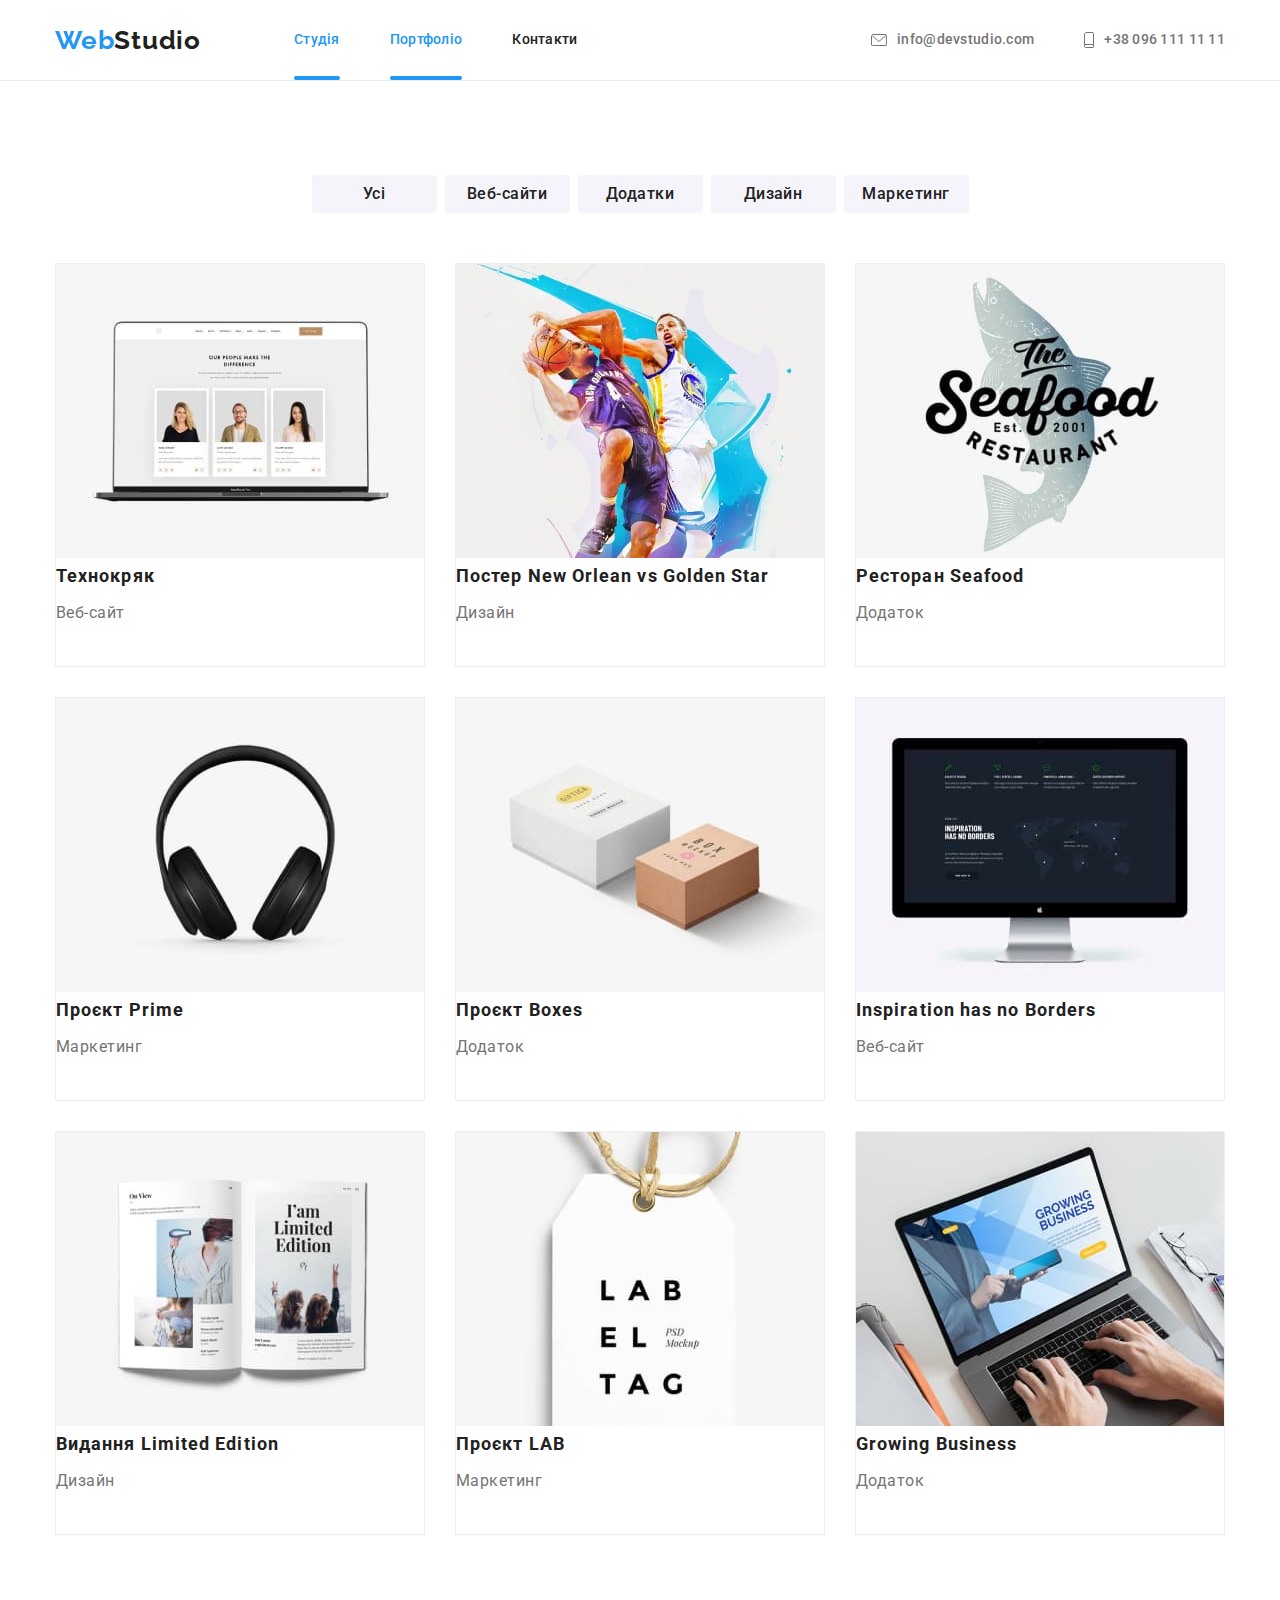
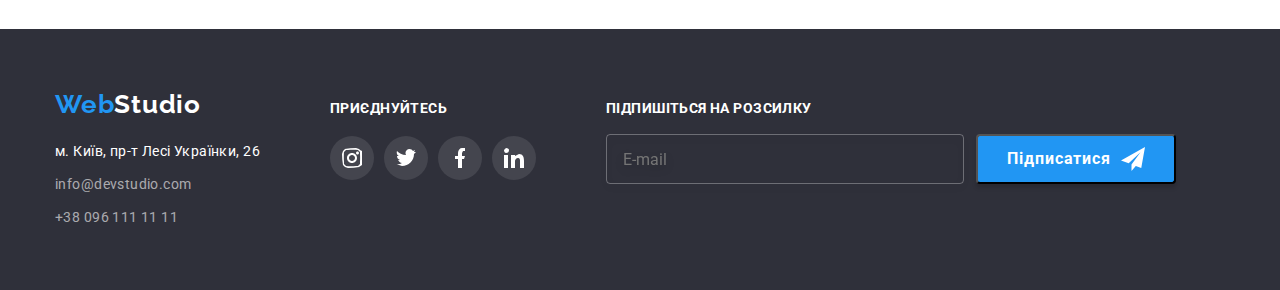
==== commit f62a656b: "Update portfolio.html" ====
--- a/portfolio.html
+++ b/portfolio.html
@@ -11,7 +11,7 @@
 		<title>Портфоліо</title>
 	</head>
 <body>
-	<header class="header ">
+	<header class="header header-border">
 		<div class="container flex">
 			<a class="logo header__logo" href="/"><span class="logo__span">Web</span>Studio</a>
 			<nav class="navigation header__navigation">
--- a/css/main.min.css
+++ b/css/main.min.css
@@ -1 +1 @@
-html,body,div,span,applet,object,iframe,h1,h2,h3,h4,h5,h6,p,blockquote,pre,a,abbr,acronym,address,big,cite,code,del,dfn,em,img,ins,kbd,q,s,samp,small,strike,strong,sub,sup,tt,var,b,u,i,center,dl,dt,dd,ol,ul,li,fieldset,form,label,legend,table,caption,tbody,tfoot,thead,tr,th,td,article,aside,canvas,details,embed,figure,figcaption,footer,header,hgroup,menu,nav,output,ruby,section,summary,time,mark,audio,video{margin:0;padding:0;border:0;font-size:100%;font:inherit;vertical-align:baseline}article,aside,details,figcaption,figure,footer,header,hgroup,menu,nav,section{display:block}html{height:100%}body{line-height:1}ol,ul{list-style:none}blockquote,q{quotes:none}blockquote:before,blockquote:after,q:before,q:after{content:"";content:none}table{border-collapse:collapse;border-spacing:0}/*! modern-normalize v1.1.0 | MIT License | https://github.com/sindresorhus/modern-normalize */*,::before,::after{box-sizing:border-box}html{line-height:1.15;-webkit-text-size-adjust:100%;-moz-tab-size:4;-o-tab-size:4;tab-size:4}body{margin:0;font-family:system-ui,-apple-system,"Segoe UI",Roboto,Helvetica,Arial,sans-serif,"Apple Color Emoji","Segoe UI Emoji"}hr{height:0;color:inherit}abbr[title]{-webkit-text-decoration:underline dotted;text-decoration:underline dotted}b,strong{font-weight:bolder}code,kbd,samp,pre{font-family:ui-monospace,SFMono-Regular,Consolas,"Liberation Mono",Menlo,monospace;font-size:1em}small{font-size:80%}sub,sup{font-size:75%;line-height:0;position:relative;vertical-align:baseline}sub{bottom:-0.25em}sup{top:-0.5em}table{text-indent:0;border-color:inherit}button,input,optgroup,select,textarea{font-family:inherit;font-size:100%;line-height:1.15;margin:0}button,select{text-transform:none}button,[type=button],[type=reset],[type=submit]{-webkit-appearance:button}::-moz-focus-inner{border-style:none;padding:0}:-moz-focusring{outline:1px dotted ButtonText}:-moz-ui-invalid{box-shadow:none}legend{padding:0}progress{vertical-align:baseline}::-webkit-inner-spin-button,::-webkit-outer-spin-button{height:auto}[type=search]{-webkit-appearance:textfield;outline-offset:-2px}::-webkit-search-decoration{-webkit-appearance:none}::-webkit-file-upload-button{-webkit-appearance:button;font:inherit}summary{display:list-item}body{font-family:"Roboto",sans-serif;color:var(--contacts-color)}:root{--brand-color: #2196F3;--text-color-N1: #212121;--contacts-color: #757575;--hero-color:#2F303A;--text-color-N2: #FFFFFF;--btn-portfolio: #F5F4FA;--cubik: cubic-bezier(0.4, 0, 0.2, 1)}.container{width:1200px;box-sizing:border-box;padding-left:15px;padding-right:15px;margin:0 auto}.section-padding{padding-top:94px;padding-bottom:94px}.flex{display:flex;align-items:center}.hide{border:0;clip:rect(1px, 1px, 1px, 1px);-webkit-clip-path:inset(50%);clip-path:inset(50%);height:1px;margin:-1px;overflow:hidden;padding:0;position:absolute;width:1px;word-wrap:normal !important}.header-border{border-bottom:1px solid #ececec}.logo{font-family:"Raleway";font-style:normal;font-weight:700;font-size:26px;line-height:1.19;letter-spacing:.03em;text-decoration:none;color:var(--text-color-N1);transition:color 250ms var(--cubik)}.header__logo{margin-right:93px}.logo:focus,.logo:hover{color:var(--brand-color)}.logo__span{color:var(--brand-color)}.header__navigation{margin-right:auto}.menu{list-style-type:none;display:flex;flex-direction:row}.menu__item:not(:last-child){margin-right:50px}.menu__link{font-style:normal;font-weight:500;font-size:14px;line-height:1.14;letter-spacing:.02em;color:var(--text-color-N1);text-decoration:none;padding:32px 0px;display:block;transition:color 250ms var(--cubik);position:relative}.active{color:var(--brand-color)}.current::after{content:"";height:4px;background-color:var(--brand-color);border-radius:2px;position:absolute;bottom:0px;left:0px;margin:0 auto;width:100%}.menu__link:focus,.menu__link:hover{color:var(--brand-color)}.menu__link:active{color:var(--brand-color)}.header__contacts{list-style-type:none;display:flex;align-items:center}.contacts__items:not(:last-child){margin-right:50px}.contacts__link{text-decoration:none;color:var(--contacts-color);font-family:"Roboto";font-style:normal;font-weight:500;font-size:14px;line-height:1.14;letter-spacing:.02em;padding:32px 0px;display:flex;align-items:center;transition:color 250ms var(--cubik)}.contacts__link:hover,.contacts__link:focus{color:var(--brand-color)}.hcontacts__link:active{color:var(--brand-color)}.contacts__icon{margin-right:10px;fill:currentColor}.hero{background-image:linear-gradient(rgba(47, 48, 58, 0.4), rgba(47, 48, 58, 0.4)),url(../images/heto-background.jpg);padding-top:200px;padding-bottom:200px;max-width:1600px;margin:0 auto}.hero__titel{font-style:normal;font-weight:900;font-size:44px;line-height:1.36;color:var(--text-color-N2);text-align:center;text-transform:uppercase;margin-bottom:30px}.hero__btn{font-family:inherit;font-style:normal;font-weight:700;font-size:16px;line-height:1.875;display:block;align-items:center;text-align:center;letter-spacing:.06em;color:var(--text-color-N2);background-color:var(--brand-color);border:0;border-radius:4px;cursor:pointer;margin:0 auto;padding:10px 32px}.approach__uptitel{display:none}.approach__list{display:flex;gap:30px}.skill__items{list-style-type:none;width:270px}.skill__box{width:270px;height:120px;background-color:#f5f4fa;display:flex;justify-content:center;align-items:center;margin-bottom:30px}.skill__titel{font-style:normal;font-weight:700;font-size:14px;line-height:1.875;letter-spacing:.03em;text-transform:uppercase;color:var(--text-color-N1);margin-bottom:10px}.skill__text{font-style:normal;font-weight:400;font-size:14px;line-height:1.714;letter-spacing:.03em;color:var(--contacts-color)}.approach-uptitel{display:none}.approach-list{display:flex;gap:30px}.approach-items{list-style-type:none;width:270px}.approach-items-box{width:270px;height:120px;background-color:#f5f4fa;display:flex;justify-content:center;align-items:center;margin-bottom:30px}.approach-titel{font-style:normal;font-weight:700;font-size:14px;line-height:1.875;letter-spacing:.03em;text-transform:uppercase;color:var(--text-color-N1);margin-bottom:10px}.approach-text{font-style:normal;font-weight:400;font-size:14px;line-height:1.714;letter-spacing:.03em;color:var(--contacts-color)}.employment{padding-top:0px}.employment-titel{font-style:normal;font-weight:700;font-size:36px;line-height:1.17;text-align:center;letter-spacing:.03em;text-align:center;color:var(--text-color-N1);margin-bottom:50px}.employment-list{display:flex;list-style-type:none;gap:30px}.employment-up-block{position:relative}.employment-up-text{font-style:normal;font-weight:700;font-size:14px;line-height:16px;text-align:center;letter-spacing:.03em;text-transform:uppercase;color:#fff;background:rgba(47,48,58,.8);position:absolute;bottom:0;width:100%;min-height:70px;display:flex;justify-content:center;align-items:center}.employment-img{display:block}.team{background-color:var(--btn-portfolio)}.team-uptitel{font-style:normal;font-weight:700;font-size:36px;line-height:1.17;text-align:center;letter-spacing:.03em;text-align:center;color:var(--text-color-N1);margin-bottom:50px}.team-list{list-style-type:none;display:flex;gap:30px}.team-items{background:#fff;box-shadow:0px 1px 3px rgba(0,0,0,.12),0px 1px 1px rgba(0,0,0,.14),0px 2px 1px rgba(0,0,0,.2);border-radius:0px 0px 4px 4px;padding-bottom:30px}.team-img{margin-bottom:30px;display:block}.team-titel{font-style:normal;font-weight:500;font-size:16px;line-height:1.19;text-align:center;letter-spacing:.03em;color:var(--text-color-N1);margin-bottom:10px}.team-text{font-style:normal;font-weight:400;font-size:16px;line-height:1.19;text-align:center;letter-spacing:.03em;color:var(--contacts-color);margin-bottom:16px}.team-soc-list{display:flex;justify-content:center;gap:10px}.team-soc-item{width:44px;height:44px}.team-soc-link{width:100%;height:100%;border-radius:50%;display:flex;justify-content:center;align-items:center;transition:background-color 250ms var(--cubik),color 250ms var(--cubik);color:#afb1b8;background-color:var(--text-color-N2)}.team-soc-link:hover,.team-soc-link:focus{color:var(--text-color-N2);background-color:var(--brand-color)}.team-soc-icon{fill:currentColor}.client-titel{font-style:normal;font-weight:700;font-size:36px;line-height:42px;text-align:center;letter-spacing:.03em;color:var(--text-color-N1);margin-bottom:50px}.client-list{display:flex;gap:30px}.client-list-items{width:170px;height:92px}.client-list-link{border:1px solid #afb1b8;border-radius:4px;width:100%;height:100%;color:#afb1b8;display:flex;justify-content:center;align-items:center;transition:color 250ms var(--cubik)}.client-list-link:hover,.client-list-link:focus{border-color:var(--brand-color);color:var(--brand-color)}.client-list-icon{fill:currentColor}.footer{background-color:var(--hero-color);padding-top:60px;padding-bottom:60px}.footer .container{display:flex;align-items:baseline;gap:70px}.footer-flex{display:flex}.footer-link{font-family:"Raleway";font-style:normal;font-weight:700;font-size:26px;line-height:1.19;letter-spacing:.03em;text-decoration:none;color:var(--text-color-N2);margin-bottom:20px;display:block}.footer-logo{color:var(--brand-color)}.footer-list-items{list-style-type:none}.footer-list-items:not(:last-child){margin-bottom:9px}.footer-nav-map{font-family:"Roboto";font-style:normal;font-weight:400;font-size:14px;line-height:1.714;letter-spacing:.03em;color:#fff;text-decoration:none;transition:color 250ms var(--cubik)}.footer-nav-map:hover,.footer-nav-map:focus{color:var(--brand-color)}.footer-nav-map:active{color:var(--brand-color)}.footer-nav-contacts{font-style:normal;font-weight:400;font-size:14px;line-height:1.714;letter-spacing:.03em;color:rgba(255,255,255,.6);text-decoration:none;transition:color 250ms var(--cubik)}.footer-nav-contacts:hover,.footer-nav-contacts:focus{color:var(--brand-color)}.footer-nav-contacts:active{color:var(--brand-color)}.footer-soc-list{display:flex;justify-content:center;gap:10px}.footer-soc-item{width:44px;height:44px}.footer-text{font-style:normal;font-weight:700;font-size:14px;line-height:16px;letter-spacing:.03em;text-transform:uppercase;color:#fff;display:block;margin-bottom:20px}.footer-soc-link{width:100%;height:100%;border-radius:50%;display:flex;justify-content:center;align-items:center;color:var(--text-color-N2);background-color:rgba(255,255,255,.1);transition:background-color 250ms var(--cubik),color 250ms var(--cubik)}.footer-soc-link:hover,.footer-soc-link:focus{color:var(--text-color-N2);background-color:var(--brand-color)}.footer-soc-icon{fill:currentColor}.footer-email-text{font-style:normal;font-weight:700;font-size:14px;line-height:.875;letter-spacing:.03em;text-transform:uppercase;color:var(--text-color-N2);margin-bottom:20px}.footer-email-form{display:flex}.footer-form{font-style:normal;font-weight:700;font-size:14px;line-height:1.14;letter-spacing:.03em;text-transform:uppercase;color:#fff;margin-bottom:20px}.footer-input{border:1px solid rgba(255,255,255,.3);filter:drop-shadow(0px 4px 4px rgba(0, 0, 0, 0.15));border-radius:4px;background-color:rgba(0,0,0,0);width:358px;height:50px;margin-right:12px;padding:15px 16px}.footer-button{font-family:inherit;width:200px;height:50px;background:#2196f3;box-shadow:0px 4px 4px rgba(0,0,0,.15);border-radius:4px;font-family:"Roboto";font-style:normal;font-weight:700;font-size:16px;line-height:1.55;display:flex;align-items:center;text-align:center;justify-content:center;gap:10px;cursor:pointer;letter-spacing:.06em;color:#fff}.footer-form-icon{fill:#fff}.portfolio-uptitel{display:none}.portfolio-list-btn{list-style-type:none;display:flex;gap:8px;justify-content:center;margin-bottom:50px}.portfolio-btn{font-style:normal;font-weight:500;font-size:16px;line-height:1.625;text-align:center;letter-spacing:.03em;color:var(--text-color-N1);cursor:pointer;background:var(--btn-portfolio);border-radius:4px;border:0;min-width:125px;height:38px;transition:background-color 250ms var(--cubik),color 250ms var(--cubik)}.portfolio-btn:focus,.portfolio-btn:hover{color:#fff;background-color:var(--brand-color)}.portfolio-btn:active{color:var(--brand-color)}.portfolio-list-about{list-style-type:none;display:flex;flex-wrap:wrap;gap:30px}.portfolio-block{width:370px;height:404px;background:#fff;border:1px solid #eee}.portfolio-block:hover .portfolio-block-text{transform:translateY(0)}.portfolio-block-link{text-decoration:none;display:block;transition:box-shadow 250ms var(--cubik)}.portfolio-block-link:hover,.portfolio-block-link:focus{box-shadow:0px 1px 1px rgba(0,0,0,.12),0px 4px 4px rgba(0,0,0,.06),1px 4px 6px rgba(0,0,0,.16)}.portfolio-block-wrap{position:relative;overflow:hidden}.portfolio-block-img{display:block}.portfolio-block-text{font-style:normal;font-weight:400;font-size:18px;line-height:1.56;letter-spacing:.03em;color:var(--text-color-N2);background-color:rgba(33,150,243,.9);position:absolute;top:0;padding:63px 24px;height:100%;transform:translateY(100%);transition:transform 250ms var(--cubik)}.portfolio-titel{font-style:normal;font-weight:700;font-size:18px;line-height:2;letter-spacing:.06em;color:var(--text-color-N1);margin-bottom:4px}.portfolio-text{font-style:normal;font-weight:400;font-size:16px;line-height:1.875;letter-spacing:.03em;color:var(--contacts-color)}.backdrop{width:100%;height:100%;background-color:rgba(0,0,0,.2);position:fixed;top:0;transition:opacity 250ms var(--cubik),visibility 250ms var(--cubik)}.modal{width:528px;min-height:581px;background-color:#fff;box-shadow:0px 1px 3px rgba(0,0,0,.12),0px 1px 1px rgba(0,0,0,.14),0px 2px 1px rgba(0,0,0,.2);border-radius:4px;position:absolute;top:50%;left:50%;transform:translate(-50%, -50%) scale(1) rotate(0deg);transition:transform 250ms var(--cubik);padding:40px}.backdrop.is-hidden .modal{transform:translate(-50%, -50%) scale(2) rotate(360deg)}.modal-button{position:absolute;right:8px;top:8px;width:30px;height:30px;background-color:#fff;border:1px solid rgba(0,0,0,.1);border-radius:50%;display:flex;justify-content:center;align-items:center;cursor:pointer;transition:color 250ms var(--cubik)}.modal-button:hover .modal-icon,.modal-button:focus .modal-icon{color:var(--brand-color)}.modal-button{fill:currentColor}.modal-titel{font-style:normal;font-weight:700;font-size:20px;line-height:1.15;text-align:center;letter-spacing:.03em;color:var(--text-color-N1);margin-bottom:30px}.modal-field{margin-bottom:10px}.modal-field:last-child{margin-bottom:0px}.modal-form-label{font-style:normal;font-weight:400;font-size:12px;line-height:1.15;letter-spacing:.01em;display:block;color:var(--contacts-color);margin-bottom:4px}.modal-form-wrapper{position:relative}.modal-input{width:100%;height:40px;border:1px solid rgba(33,33,33,.2);border-radius:4px;background-color:rgba(0,0,0,0);outline:rgba(0,0,0,0);padding-left:42px;transition:border 250ms var(--cubik),border 250ms var(--cubik)}.modal-input:hover .modal-form-icon,.modal-input:focus .modal-form-icon{color:var(--brand-color)}.modal-input:focus,.modal-input:hover{border-color:var(--brand-color)}.modal-input:focus+.modal-form-icon,.modal-input:hover+.modal-form-icon{fill:var(--brand-color)}.modal-input::-moz-placeholder{font-family:"Roboto";font-style:normal;font-weight:400;font-size:12px;line-height:1.15;letter-spacing:.01em;color:var(--contacts-color)}.modal-input:-ms-input-placeholder{font-family:"Roboto";font-style:normal;font-weight:400;font-size:12px;line-height:1.15;letter-spacing:.01em;color:var(--contacts-color)}.modal-input::placeholder{font-family:"Roboto";font-style:normal;font-weight:400;font-size:12px;line-height:1.15;letter-spacing:.01em;color:var(--contacts-color)}.modal-form-icon{position:absolute;left:12px;top:50%;transform:translateY(-50%)}.modal-field-comment{width:100%;height:120px;border:1px solid rgba(33,33,33,.2);border-radius:4px;font-style:normal;font-weight:400;font-size:12px;line-height:1.15;letter-spacing:.01em;background-color:rgba(0,0,0,0);outline:rgba(0,0,0,0);resize:none;padding:12px 16px;margin-bottom:10px}.is-hidden{opacity:0;visibility:hidden;pointer-events:none}.position{position:relative}.modal-check{position:absolute;top:15px;left:27px;transition:color 250ms var(--cubik)}.check-text{font-style:normal;font-weight:400;font-size:14px;line-height:1.714;letter-spacing:.03em;color:var(--contacts-color);display:flex;align-items:center;justify-content:center;margin-bottom:30px}.check-text span{width:16px;height:15px;border:2px solid var(--text-color-N1);margin-right:8px;border-radius:2px;display:flex;justify-content:center;align-items:center;fill:rgba(0,0,0,0)}.modal-check:checked+.check-text span{background-color:var(--brand-color);border:none;fill:#fff}.modal-check-polyti{font-family:inherit;color:var(--brand-color);margin-left:5px}.modal-form-button{font-family:inherit;font-style:normal;font-weight:700;font-size:16px;line-height:30px;width:200px;height:50px;color:var(--text-color-N2);background-color:var(--brand-color);border:0;border-radius:4px;display:flex;justify-content:center;align-items:center;cursor:pointer;margin:0 auto;padding:10px 32px}/*# sourceMappingURL=main.min.css.map */+html,body,div,span,applet,object,iframe,h1,h2,h3,h4,h5,h6,p,blockquote,pre,a,abbr,acronym,address,big,cite,code,del,dfn,em,img,ins,kbd,q,s,samp,small,strike,strong,sub,sup,tt,var,b,u,i,center,dl,dt,dd,ol,ul,li,fieldset,form,label,legend,table,caption,tbody,tfoot,thead,tr,th,td,article,aside,canvas,details,embed,figure,figcaption,footer,header,hgroup,menu,nav,output,ruby,section,summary,time,mark,audio,video{margin:0;padding:0;border:0;font-size:100%;font:inherit;vertical-align:baseline}article,aside,details,figcaption,figure,footer,header,hgroup,menu,nav,section{display:block}html{height:100%}body{line-height:1}ol,ul{list-style:none}blockquote,q{quotes:none}blockquote:before,blockquote:after,q:before,q:after{content:"";content:none}table{border-collapse:collapse;border-spacing:0}/*! modern-normalize v1.1.0 | MIT License | https://github.com/sindresorhus/modern-normalize */*,::before,::after{box-sizing:border-box}html{line-height:1.15;-webkit-text-size-adjust:100%;-moz-tab-size:4;-o-tab-size:4;tab-size:4}body{margin:0;font-family:system-ui,-apple-system,"Segoe UI",Roboto,Helvetica,Arial,sans-serif,"Apple Color Emoji","Segoe UI Emoji"}hr{height:0;color:inherit}abbr[title]{-webkit-text-decoration:underline dotted;text-decoration:underline dotted}b,strong{font-weight:bolder}code,kbd,samp,pre{font-family:ui-monospace,SFMono-Regular,Consolas,"Liberation Mono",Menlo,monospace;font-size:1em}small{font-size:80%}sub,sup{font-size:75%;line-height:0;position:relative;vertical-align:baseline}sub{bottom:-0.25em}sup{top:-0.5em}table{text-indent:0;border-color:inherit}button,input,optgroup,select,textarea{font-family:inherit;font-size:100%;line-height:1.15;margin:0}button,select{text-transform:none}button,[type=button],[type=reset],[type=submit]{-webkit-appearance:button}::-moz-focus-inner{border-style:none;padding:0}:-moz-focusring{outline:1px dotted ButtonText}:-moz-ui-invalid{box-shadow:none}legend{padding:0}progress{vertical-align:baseline}::-webkit-inner-spin-button,::-webkit-outer-spin-button{height:auto}[type=search]{-webkit-appearance:textfield;outline-offset:-2px}::-webkit-search-decoration{-webkit-appearance:none}::-webkit-file-upload-button{-webkit-appearance:button;font:inherit}summary{display:list-item}body{font-family:"Roboto",sans-serif;color:var(--contacts-color)}:root{--brand-color: #2196F3;--text-color-N1: #212121;--contacts-color: #757575;--hero-color:#2F303A;--text-color-N2: #FFFFFF;--btn-portfolio: #F5F4FA;--cubik: cubic-bezier(0.4, 0, 0.2, 1)}.container{width:1200px;box-sizing:border-box;padding-left:15px;padding-right:15px;margin:0 auto}.section-padding{padding-top:94px;padding-bottom:94px}.flex{display:flex;align-items:center}.hide{border:0;clip:rect(1px, 1px, 1px, 1px);-webkit-clip-path:inset(50%);clip-path:inset(50%);height:1px;margin:-1px;overflow:hidden;padding:0;position:absolute;width:1px;word-wrap:normal !important}.header-border{border-bottom:1px solid #ececec}.logo{font-family:"Raleway";font-style:normal;font-weight:700;font-size:26px;line-height:1.19;letter-spacing:.03em;text-decoration:none;color:var(--text-color-N1);transition:color 250ms var(--cubik)}.header__logo{margin-right:93px}.logo:focus,.logo:hover{color:var(--brand-color)}.logo__span{color:var(--brand-color)}.header__navigation{margin-right:auto}.menu{list-style-type:none;display:flex;flex-direction:row}.menu__item:not(:last-child){margin-right:50px}.menu__link{font-style:normal;font-weight:500;font-size:14px;line-height:1.14;letter-spacing:.02em;color:var(--text-color-N1);text-decoration:none;padding:32px 0px;display:block;transition:color 250ms var(--cubik);position:relative}.active{color:var(--brand-color)}.current::after{content:"";height:4px;background-color:var(--brand-color);border-radius:2px;position:absolute;bottom:0px;left:0px;margin:0 auto;width:100%}.menu__link:focus,.menu__link:hover{color:var(--brand-color)}.menu__link:active{color:var(--brand-color)}.header__contacts{list-style-type:none;display:flex;align-items:center}.contacts__items:not(:last-child){margin-right:50px}.contacts__link{text-decoration:none;color:var(--contacts-color);font-family:"Roboto";font-style:normal;font-weight:500;font-size:14px;line-height:1.14;letter-spacing:.02em;padding:32px 0px;display:flex;align-items:center;transition:color 250ms var(--cubik)}.contacts__link:hover,.contacts__link:focus{color:var(--brand-color)}.hcontacts__link:active{color:var(--brand-color)}.contacts__icon{margin-right:10px;fill:currentColor}.hero{background-image:linear-gradient(rgba(47, 48, 58, 0.4), rgba(47, 48, 58, 0.4)),url(../images/heto-background.jpg);padding-top:200px;padding-bottom:200px;max-width:1600px;margin:0 auto}.hero__titel{font-style:normal;font-weight:900;font-size:44px;line-height:1.36;color:var(--text-color-N2);text-align:center;text-transform:uppercase;margin-bottom:30px}.hero__btn{font-family:inherit;font-style:normal;font-weight:700;font-size:16px;line-height:1.875;display:block;align-items:center;text-align:center;letter-spacing:.06em;color:var(--text-color-N2);background-color:var(--brand-color);border:0;border-radius:4px;cursor:pointer;margin:0 auto;padding:10px 32px}.approach__uptitel{display:none}.approach__list{display:flex;gap:30px}.skill__items{list-style-type:none;width:270px}.skill__box{width:270px;height:120px;background-color:#f5f4fa;display:flex;justify-content:center;align-items:center;margin-bottom:30px}.skill__titel{font-style:normal;font-weight:700;font-size:14px;line-height:1.875;letter-spacing:.03em;text-transform:uppercase;color:var(--text-color-N1);margin-bottom:10px}.skill__text{font-style:normal;font-weight:400;font-size:14px;line-height:1.714;letter-spacing:.03em;color:var(--contacts-color)}.employment{padding-top:0px}.employment__titel{font-style:normal;font-weight:700;font-size:36px;line-height:1.17;text-align:center;letter-spacing:.03em;text-align:center;color:var(--text-color-N1);margin-bottom:50px}.employment__list{display:flex;list-style-type:none;gap:30px}.applications__upblock{position:relative}.applications__uptext{font-style:normal;font-weight:700;font-size:14px;line-height:16px;text-align:center;letter-spacing:.03em;text-transform:uppercase;color:#fff;background:rgba(47,48,58,.8);position:absolute;bottom:0;width:100%;min-height:70px;display:flex;justify-content:center;align-items:center}.applications__img{display:block}.team{background-color:var(--btn-portfolio)}.team-uptitel{font-style:normal;font-weight:700;font-size:36px;line-height:1.17;text-align:center;letter-spacing:.03em;text-align:center;color:var(--text-color-N1);margin-bottom:50px}.team-list{list-style-type:none;display:flex;gap:30px}.team-items{background:#fff;box-shadow:0px 1px 3px rgba(0,0,0,.12),0px 1px 1px rgba(0,0,0,.14),0px 2px 1px rgba(0,0,0,.2);border-radius:0px 0px 4px 4px;padding-bottom:30px}.team-img{margin-bottom:30px;display:block}.team-titel{font-style:normal;font-weight:500;font-size:16px;line-height:1.19;text-align:center;letter-spacing:.03em;color:var(--text-color-N1);margin-bottom:10px}.team-text{font-style:normal;font-weight:400;font-size:16px;line-height:1.19;text-align:center;letter-spacing:.03em;color:var(--contacts-color);margin-bottom:16px}.team-soc-list{display:flex;justify-content:center;gap:10px}.team-soc-item{width:44px;height:44px}.team-soc-link{width:100%;height:100%;border-radius:50%;display:flex;justify-content:center;align-items:center;transition:background-color 250ms var(--cubik),color 250ms var(--cubik);color:#afb1b8;background-color:var(--text-color-N2)}.team-soc-link:hover,.team-soc-link:focus{color:var(--text-color-N2);background-color:var(--brand-color)}.team-soc-icon{fill:currentColor}.client-titel{font-style:normal;font-weight:700;font-size:36px;line-height:42px;text-align:center;letter-spacing:.03em;color:var(--text-color-N1);margin-bottom:50px}.client-list{display:flex;gap:30px}.client-list-items{width:170px;height:92px}.client-list-link{border:1px solid #afb1b8;border-radius:4px;width:100%;height:100%;color:#afb1b8;display:flex;justify-content:center;align-items:center;transition:color 250ms var(--cubik)}.client-list-link:hover,.client-list-link:focus{border-color:var(--brand-color);color:var(--brand-color)}.client-list-icon{fill:currentColor}.footer{background-color:var(--hero-color);padding-top:60px;padding-bottom:60px}.footer .container{display:flex;align-items:baseline;gap:70px}.footer-flex{display:flex}.footer-link{font-family:"Raleway";font-style:normal;font-weight:700;font-size:26px;line-height:1.19;letter-spacing:.03em;text-decoration:none;color:var(--text-color-N2);margin-bottom:20px;display:block}.footer-logo{color:var(--brand-color)}.footer-list-items{list-style-type:none}.footer-list-items:not(:last-child){margin-bottom:9px}.footer-nav-map{font-family:"Roboto";font-style:normal;font-weight:400;font-size:14px;line-height:1.714;letter-spacing:.03em;color:#fff;text-decoration:none;transition:color 250ms var(--cubik)}.footer-nav-map:hover,.footer-nav-map:focus{color:var(--brand-color)}.footer-nav-map:active{color:var(--brand-color)}.footer-nav-contacts{font-style:normal;font-weight:400;font-size:14px;line-height:1.714;letter-spacing:.03em;color:rgba(255,255,255,.6);text-decoration:none;transition:color 250ms var(--cubik)}.footer-nav-contacts:hover,.footer-nav-contacts:focus{color:var(--brand-color)}.footer-nav-contacts:active{color:var(--brand-color)}.footer-soc-list{display:flex;justify-content:center;gap:10px}.footer-soc-item{width:44px;height:44px}.footer-text{font-style:normal;font-weight:700;font-size:14px;line-height:16px;letter-spacing:.03em;text-transform:uppercase;color:#fff;display:block;margin-bottom:20px}.footer-soc-link{width:100%;height:100%;border-radius:50%;display:flex;justify-content:center;align-items:center;color:var(--text-color-N2);background-color:rgba(255,255,255,.1);transition:background-color 250ms var(--cubik),color 250ms var(--cubik)}.footer-soc-link:hover,.footer-soc-link:focus{color:var(--text-color-N2);background-color:var(--brand-color)}.footer-soc-icon{fill:currentColor}.footer-email-text{font-style:normal;font-weight:700;font-size:14px;line-height:.875;letter-spacing:.03em;text-transform:uppercase;color:var(--text-color-N2);margin-bottom:20px}.footer-email-form{display:flex}.footer-form{font-style:normal;font-weight:700;font-size:14px;line-height:1.14;letter-spacing:.03em;text-transform:uppercase;color:#fff;margin-bottom:20px}.footer-input{border:1px solid rgba(255,255,255,.3);filter:drop-shadow(0px 4px 4px rgba(0, 0, 0, 0.15));border-radius:4px;background-color:rgba(0,0,0,0);width:358px;height:50px;margin-right:12px;padding:15px 16px}.footer-button{font-family:inherit;width:200px;height:50px;background:#2196f3;box-shadow:0px 4px 4px rgba(0,0,0,.15);border-radius:4px;font-family:"Roboto";font-style:normal;font-weight:700;font-size:16px;line-height:1.55;display:flex;align-items:center;text-align:center;justify-content:center;gap:10px;cursor:pointer;letter-spacing:.06em;color:#fff}.footer-form-icon{fill:#fff}.portfolio-uptitel{display:none}.portfolio-list-btn{list-style-type:none;display:flex;gap:8px;justify-content:center;margin-bottom:50px}.portfolio-btn{font-style:normal;font-weight:500;font-size:16px;line-height:1.625;text-align:center;letter-spacing:.03em;color:var(--text-color-N1);cursor:pointer;background:var(--btn-portfolio);border-radius:4px;border:0;min-width:125px;height:38px;transition:background-color 250ms var(--cubik),color 250ms var(--cubik)}.portfolio-btn:focus,.portfolio-btn:hover{color:#fff;background-color:var(--brand-color)}.portfolio-btn:active{color:var(--brand-color)}.portfolio-list-about{list-style-type:none;display:flex;flex-wrap:wrap;gap:30px}.portfolio-block{width:370px;height:404px;background:#fff;border:1px solid #eee}.portfolio-block:hover .portfolio-block-text{transform:translateY(0)}.portfolio-block-link{text-decoration:none;display:block;transition:box-shadow 250ms var(--cubik)}.portfolio-block-link:hover,.portfolio-block-link:focus{box-shadow:0px 1px 1px rgba(0,0,0,.12),0px 4px 4px rgba(0,0,0,.06),1px 4px 6px rgba(0,0,0,.16)}.portfolio-block-wrap{position:relative;overflow:hidden}.portfolio-block-img{display:block}.portfolio-block-text{font-style:normal;font-weight:400;font-size:18px;line-height:1.56;letter-spacing:.03em;color:var(--text-color-N2);background-color:rgba(33,150,243,.9);position:absolute;top:0;padding:63px 24px;height:100%;transform:translateY(100%);transition:transform 250ms var(--cubik)}.portfolio-titel{font-style:normal;font-weight:700;font-size:18px;line-height:2;letter-spacing:.06em;color:var(--text-color-N1);margin-bottom:4px}.portfolio-text{font-style:normal;font-weight:400;font-size:16px;line-height:1.875;letter-spacing:.03em;color:var(--contacts-color)}.backdrop{width:100%;height:100%;background-color:rgba(0,0,0,.2);position:fixed;top:0;transition:opacity 250ms var(--cubik),visibility 250ms var(--cubik)}.modal{width:528px;min-height:581px;background-color:#fff;box-shadow:0px 1px 3px rgba(0,0,0,.12),0px 1px 1px rgba(0,0,0,.14),0px 2px 1px rgba(0,0,0,.2);border-radius:4px;position:absolute;top:50%;left:50%;transform:translate(-50%, -50%) scale(1) rotate(0deg);transition:transform 250ms var(--cubik);padding:40px}.backdrop.is-hidden .modal{transform:translate(-50%, -50%) scale(2) rotate(360deg)}.modal-button{position:absolute;right:8px;top:8px;width:30px;height:30px;background-color:#fff;border:1px solid rgba(0,0,0,.1);border-radius:50%;display:flex;justify-content:center;align-items:center;cursor:pointer;transition:color 250ms var(--cubik)}.modal-button:hover .modal-icon,.modal-button:focus .modal-icon{color:var(--brand-color)}.modal-button{fill:currentColor}.modal-titel{font-style:normal;font-weight:700;font-size:20px;line-height:1.15;text-align:center;letter-spacing:.03em;color:var(--text-color-N1);margin-bottom:30px}.modal-field{margin-bottom:10px}.modal-field:last-child{margin-bottom:0px}.modal-form-label{font-style:normal;font-weight:400;font-size:12px;line-height:1.15;letter-spacing:.01em;display:block;color:var(--contacts-color);margin-bottom:4px}.modal-form-wrapper{position:relative}.modal-input{width:100%;height:40px;border:1px solid rgba(33,33,33,.2);border-radius:4px;background-color:rgba(0,0,0,0);outline:rgba(0,0,0,0);padding-left:42px;transition:border 250ms var(--cubik),border 250ms var(--cubik)}.modal-input:hover .modal-form-icon,.modal-input:focus .modal-form-icon{color:var(--brand-color)}.modal-input:focus,.modal-input:hover{border-color:var(--brand-color)}.modal-input:focus+.modal-form-icon,.modal-input:hover+.modal-form-icon{fill:var(--brand-color)}.modal-input::-moz-placeholder{font-family:"Roboto";font-style:normal;font-weight:400;font-size:12px;line-height:1.15;letter-spacing:.01em;color:var(--contacts-color)}.modal-input:-ms-input-placeholder{font-family:"Roboto";font-style:normal;font-weight:400;font-size:12px;line-height:1.15;letter-spacing:.01em;color:var(--contacts-color)}.modal-input::placeholder{font-family:"Roboto";font-style:normal;font-weight:400;font-size:12px;line-height:1.15;letter-spacing:.01em;color:var(--contacts-color)}.modal-form-icon{position:absolute;left:12px;top:50%;transform:translateY(-50%)}.modal-field-comment{width:100%;height:120px;border:1px solid rgba(33,33,33,.2);border-radius:4px;font-style:normal;font-weight:400;font-size:12px;line-height:1.15;letter-spacing:.01em;background-color:rgba(0,0,0,0);outline:rgba(0,0,0,0);resize:none;padding:12px 16px;margin-bottom:10px}.is-hidden{opacity:0;visibility:hidden;pointer-events:none}.position{position:relative}.modal-check{position:absolute;top:15px;left:27px;transition:color 250ms var(--cubik)}.check-text{font-style:normal;font-weight:400;font-size:14px;line-height:1.714;letter-spacing:.03em;color:var(--contacts-color);display:flex;align-items:center;justify-content:center;margin-bottom:30px}.check-text span{width:16px;height:15px;border:2px solid var(--text-color-N1);margin-right:8px;border-radius:2px;display:flex;justify-content:center;align-items:center;fill:rgba(0,0,0,0)}.modal-check:checked+.check-text span{background-color:var(--brand-color);border:none;fill:#fff}.modal-check-polyti{font-family:inherit;color:var(--brand-color);margin-left:5px}.modal-form-button{font-family:inherit;font-style:normal;font-weight:700;font-size:16px;line-height:30px;width:200px;height:50px;color:var(--text-color-N2);background-color:var(--brand-color);border:0;border-radius:4px;display:flex;justify-content:center;align-items:center;cursor:pointer;margin:0 auto;padding:10px 32px}/*# sourceMappingURL=main.min.css.map */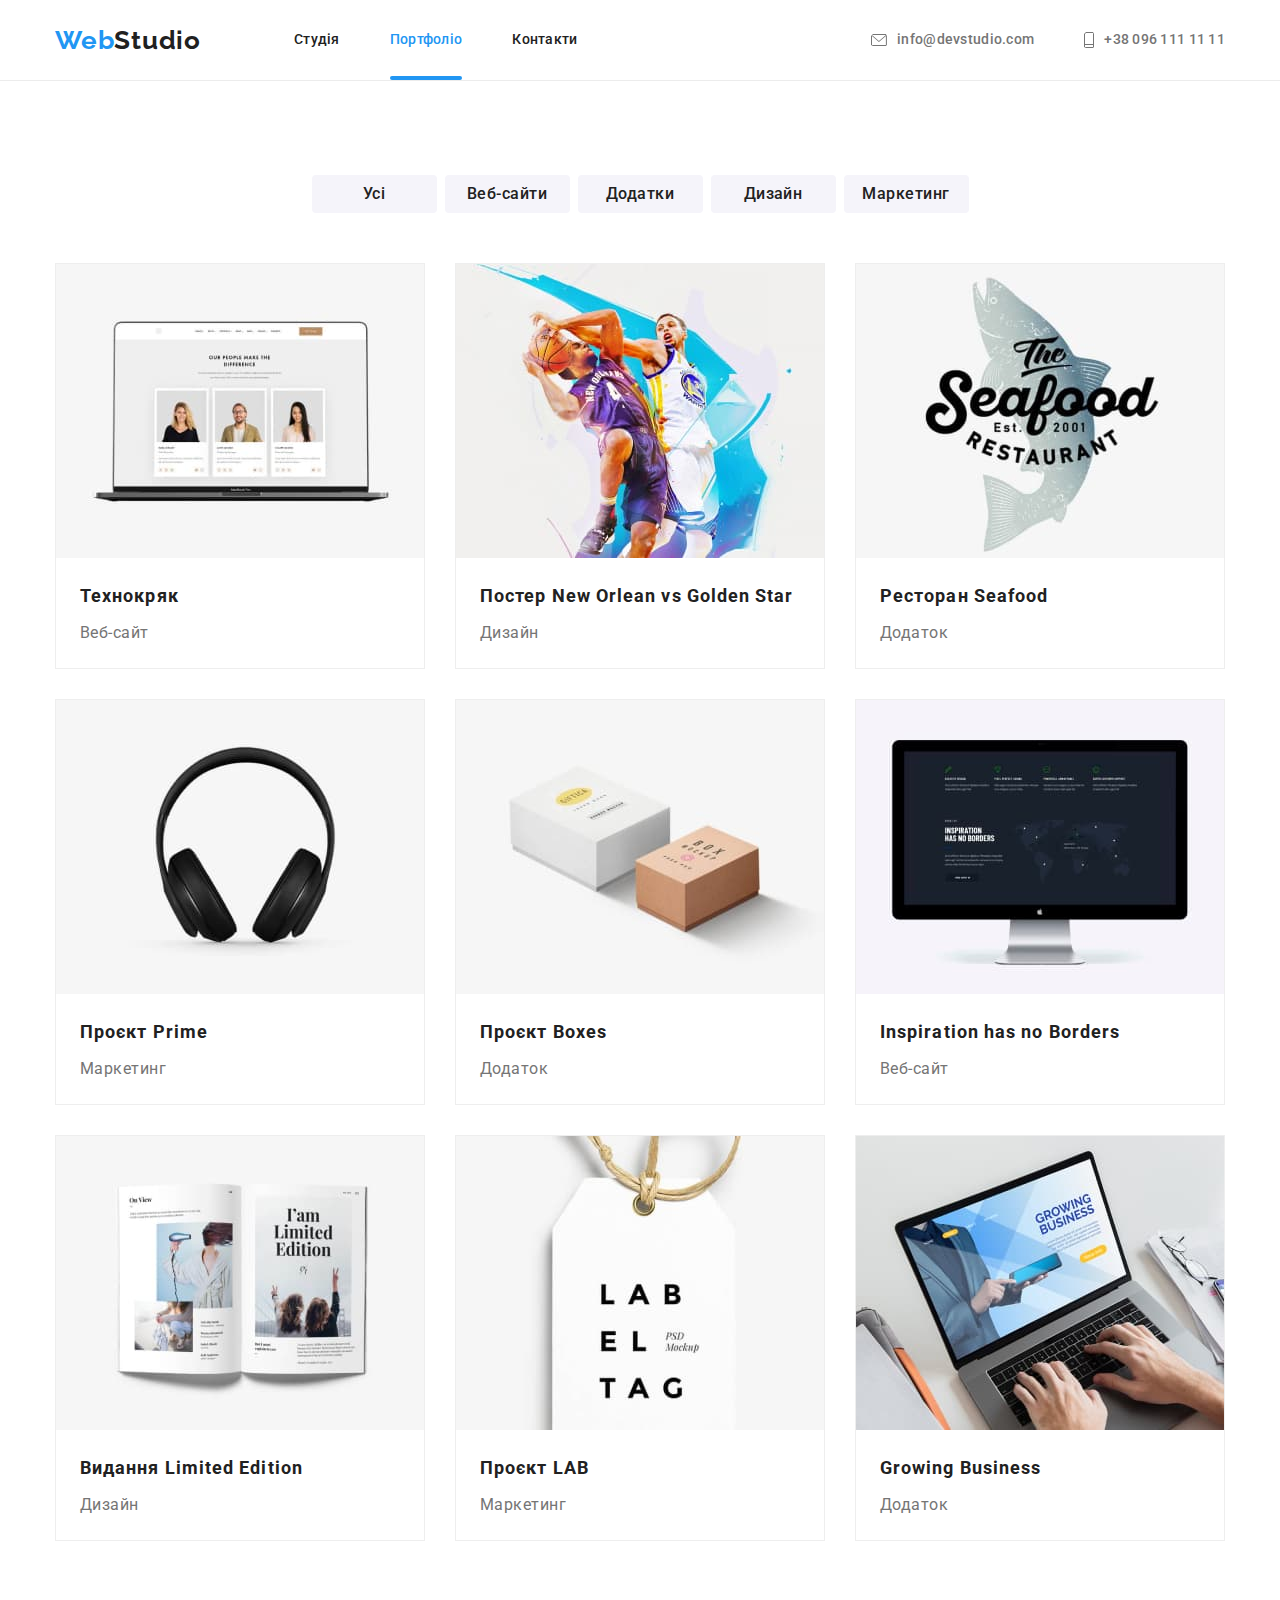
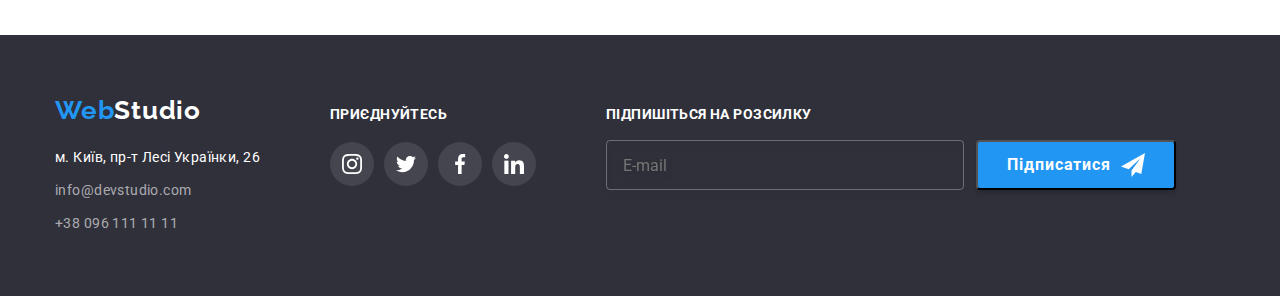
==== commit 43a1e1e4: "?" ====
--- a/portfolio.html
+++ b/portfolio.html
@@ -16,7 +16,7 @@
 			<a class="logo header__logo" href="/"><span class="logo__span">Web</span>Studio</a>
 			<nav class="navigation header__navigation">
 				<ul class="menu">
-					<li class="menu__item"><a class="menu__link active current" href="index.html">Студія</a></li>
+					<li class="menu__item"><a class="menu__link " href="index.html">Студія</a></li>
 					<li class="menu__item"><a class="menu__link active current" href="#">Портфоліо</a></li>
 					<li class="menu__item"><a class="menu__link" href="#">Контакти</a></li>
 				</ul>
@@ -42,120 +42,120 @@
 		<main>
 			<section class="portfolio section-padding">
 				<div class="container">
-					<h1 class="portfolio-uptitel">Портфоліо</h1>
-					<ul class="portfolio-list-btn">
-						<li class="portfolio-items-btn"><button class="portfolio-btn" type="button">Усі</button></li>
-						<li class="portfolio-items-btn"><button class="portfolio-btn" type="button">Веб-сайти</button></li>
-						<li class="portfolio-items-btn"><button class="portfolio-btn" type="button">Додатки</button></li>
-						<li class="portfolio-items-btn"><button class="portfolio-btn" type="button">Дизайн</button></li>
-						<li class="portfolio-items-btn"><button class="portfolio-btn" type="button">Маркетинг</button></li>
+					<h1 class="portfolio__uptitle">Портфоліо</h1>
+					<ul class="buttons portfolio__list-btn">
+						<li class="buttons__item"><button class="buttons__btn" type="button">Усі</button></li>
+						<li class="buttons__item"><button class="buttons__btn" type="button">Веб-сайти</button></li>
+						<li class="buttons__item"><button class="buttons__btn" type="button">Додатки</button></li>
+						<li class="buttons__item"><button class="buttons__btn" type="button">Дизайн</button></li>
+						<li class="buttons__item"><button class="buttons__btn" type="button">Маркетинг</button></li>
 					</ul>
-					<ul class="portfolio-list-about">
-						<li class="portfolio-block">
-							<a class="portfolio-block-link" href="#">
-								<div class="portfolio-block-wrap">
-									<img class="portfolio-block-img" src="./images/img-1.jpg" alt="leptop" width="370" height="294">
-									<p class="portfolio-block-text">Ресурс пропонує комплексні пропозиції з різним рівнем функціоналу та сервісів. Все це дозволить відвідувачу отримати вичерпні відомості про компанію чи приватну особу.</p>
-								</div>
-								<div class="text-padding">
-									<h2 class="portfolio-titel">Технокряк</h2>
-									<p class="portfolio-text">Веб-сайт</p> 
-								</div>
-							</a>
-						</li>
-						<li class="portfolio-block">
-							<a class="portfolio-block-link" href="#">
-								<div class="portfolio-block-wrap">
-									<img class="portfolio-block-img" src="./images/img-2.jpg" alt="leptop" width="370" height="294">
-									<p class="portfolio-block-text">Ресурс пропонує комплексні пропозиції з різним рівнем функціоналу та сервісів. Все це дозволить відвідувачу отримати вичерпні відомості про компанію чи приватну особу.</p>
-								</div>
-								<div class="text-padding">
-									<h2 class="portfolio-titel">Постер New Orlean vs Golden Star</h2>
-									<p class="portfolio-text">Дизайн</p> 
-								</div>
-							</a>
-						</li>
-						<li class="portfolio-block">
-							<a class="portfolio-block-link" href="#">
-								<div class="portfolio-block-wrap">
-									<img class="portfolio-block-img" src="./images/img-3.jpg" alt="leptop" width="370" height="294">
-									<p class="portfolio-block-text">Ресурс пропонує комплексні пропозиції з різним рівнем функціоналу та сервісів. Все це дозволить відвідувачу отримати вичерпні відомості про компанію чи приватну особу.</p>
-								</div>
-								<div class="text-padding">
-									<h2 class="portfolio-titel">Ресторан Seafood</h2>
-									<p class="portfolio-text">Додаток</p> 
-								</div>
-							</a>
-						</li>
-						<li class="portfolio-block">
-							<a class="portfolio-block-link" href="#">
-								<div class="portfolio-block-wrap">
-									<img class="portfolio-block-img" src="./images/img-4.jpg" alt="leptop" width="370" height="294">
-									<p class="portfolio-block-text">Ресурс пропонує комплексні пропозиції з різним рівнем функціоналу та сервісів. Все це дозволить відвідувачу отримати вичерпні відомості про компанію чи приватну особу.</p>
-								</div>
-								<div class="text-padding">
-									<h2 class="portfolio-titel">Проєкт Prime</h2>
-									<p class="portfolio-text">Маркетинг</p> 
-								</div>
-							</a>
-						</li>
-						<li class="portfolio-block">
-							<a class="portfolio-block-link" href="#">
-								<div class="portfolio-block-wrap">
-									<img class="portfolio-block-img" src="./images/img-5.jpg" alt="leptop" width="370" height="294">
-									<p class="portfolio-block-text">Ресурс пропонує комплексні пропозиції з різним рівнем функціоналу та сервісів. Все це дозволить відвідувачу отримати вичерпні відомості про компанію чи приватну особу.</p>
-								</div>
-								<div class="text-padding">
-									<h2 class="portfolio-titel">Проєкт Boxes</h2>
-									<p class="portfolio-text">Додаток</p>
+					<ul class="propos portfolio__about">
+						<li class="propos__items">
+							<a class="propos__link" href="#">
+								<div class="propos__wrap">
+									<img class="propos__img" src="./images/img-1.jpg" alt="leptop" width="370" height="294">
+									<p class="propos__text">Ресурс пропонує комплексні пропозиції з різним рівнем функціоналу та сервісів. Все це дозволить відвідувачу отримати вичерпні відомості про компанію чи приватну особу.</p>
+								</div>
+								<div class="block propos__text-padding">
+									<h2 class="block__uptitle">Технокряк</h2>
+									<p class="block__text">Веб-сайт</p> 
+								</div>
+							</a>
+						</li>
+						<li class="propos__items">
+							<a class="propos__link" href="#">
+								<div class="propos__wrap">
+									<img class="propos__img" src="./images/img-2.jpg" alt="leptop" width="370" height="294">
+									<p class="propos__text">Ресурс пропонує комплексні пропозиції з різним рівнем функціоналу та сервісів. Все це дозволить відвідувачу отримати вичерпні відомості про компанію чи приватну особу.</p>
+								</div>
+								<div class="block propos__text-padding">
+									<h2 class="block__uptitle">Постер New Orlean vs Golden Star</h2>
+									<p class="block__text">Дизайн</p> 
+								</div>
+							</a>
+						</li>
+						<li class="propos__items">
+							<a class="propos__link" href="#">
+								<div class="propos__wrap">
+									<img class="propos__img" src="./images/img-3.jpg" alt="leptop" width="370" height="294">
+									<p class="propos__text">Ресурс пропонує комплексні пропозиції з різним рівнем функціоналу та сервісів. Все це дозволить відвідувачу отримати вичерпні відомості про компанію чи приватну особу.</p>
+								</div>
+								<div class="block propos__text-padding">
+									<h2 class="block__uptitle">Ресторан Seafood</h2>
+									<p class="block__text">Додаток</p> 
+								</div>
+							</a>
+						</li>
+						<li class="propos__items">
+							<a class="propos__link" href="#">
+								<div class="propos__wrap">
+									<img class="propos__img" src="./images/img-4.jpg" alt="leptop" width="370" height="294">
+									<p class="propos__text">Ресурс пропонує комплексні пропозиції з різним рівнем функціоналу та сервісів. Все це дозволить відвідувачу отримати вичерпні відомості про компанію чи приватну особу.</p>
+								</div>
+								<div class="block propos__text-padding">
+									<h2 class="block__uptitle">Проєкт Prime</h2>
+									<p class="block__text">Маркетинг</p> 
+								</div>
+							</a>
+						</li>
+						<li class="propos__items">
+							<a class="propos__link" href="#">
+								<div class="propos__wrap">
+									<img class="propos__img" src="./images/img-5.jpg" alt="leptop" width="370" height="294">
+									<p class="propos__text">Ресурс пропонує комплексні пропозиції з різним рівнем функціоналу та сервісів. Все це дозволить відвідувачу отримати вичерпні відомості про компанію чи приватну особу.</p>
+								</div>
+								<div class="block propos__text-padding">
+									<h2 class="block__uptitle">Проєкт Boxes</h2>
+									<p class="block__text">Додаток</p>
 								</div> 
 							</a>
 						</li>
-						<li class="portfolio-block">
-							<a class="portfolio-block-link" href="#">
-								<div class="portfolio-block-wrap">
-									<img class="portfolio-block-img" src="./images/img-6.jpg" alt="leptop" width="370" height="294">
-									<p class="portfolio-block-text">Ресурс пропонує комплексні пропозиції з різним рівнем функціоналу та сервісів. Все це дозволить відвідувачу отримати вичерпні відомості про компанію чи приватну особу.</p>
-								</div>
-								<div class="text-padding">
-									<h2 class="portfolio-titel">Inspiration has no Borders</h2>
-									<p class="portfolio-text">Веб-сайт</p> 
-								</div>
-							</a>
-						</li>
-						<li class="portfolio-block">
-							<a class="portfolio-block-link" href="#">
-								<div class="portfolio-block-wrap">
-									<img class="portfolio-block-img" src="./images/img-7.jpg" alt="leptop" width="370" height="294">
-									<p class="portfolio-block-text">Ресурс пропонує комплексні пропозиції з різним рівнем функціоналу та сервісів. Все це дозволить відвідувачу отримати вичерпні відомості про компанію чи приватну особу.</p>
-								</div>
-								<div class="text-padding">
-									<h2 class="portfolio-titel">Видання Limited Edition</h2>
-									<p class="portfolio-text">Дизайн</p> 
-								</div>
-							</a>
-						</li>
-						<li class="portfolio-block">
-							<a class="portfolio-block-link" href="#">
-								<div class="portfolio-block-wrap">
-									<img class="portfolio-block-img" src="./images/img-8.jpg" alt="leptop" width="370" height="294">
-									<p class="portfolio-block-text">Ресурс пропонує комплексні пропозиції з різним рівнем функціоналу та сервісів. Все це дозволить відвідувачу отримати вичерпні відомості про компанію чи приватну особу.</p>
-								</div>
-								<div class="text-padding">
-									<h2 class="portfolio-titel">Проєкт LAB</h2>
-									<p class="portfolio-text">Маркетинг</p> 
-								</div>
-							</a>
-						</li>
-						<li class="portfolio-block">
-							<a class="portfolio-block-link" href="#">
-								<div class="portfolio-block-wrap">
-									<img class="portfolio-block-img" src="./images/img-9.jpg" alt="leptop" width="370" height="294">
-									<p class="portfolio-block-text">Ресурс пропонує комплексні пропозиції з різним рівнем функціоналу та сервісів. Все це дозволить відвідувачу отримати вичерпні відомості про компанію чи приватну особу.</p>
-								</div>
-								<div class="text-padding">
-									<h2 class="portfolio-titel">Growing Business</h2>
-									<p class="portfolio-text">Додаток</p> 
+						<li class="propos__items">
+							<a class="propos__link" href="#">
+								<div class="propos__wrap">
+									<img class="propos__img" src="./images/img-6.jpg" alt="leptop" width="370" height="294">
+									<p class="propos__text">Ресурс пропонує комплексні пропозиції з різним рівнем функціоналу та сервісів. Все це дозволить відвідувачу отримати вичерпні відомості про компанію чи приватну особу.</p>
+								</div>
+								<div class="block propos__text-padding">
+									<h2 class="block__uptitle">Inspiration has no Borders</h2>
+									<p class="block__text">Веб-сайт</p> 
+								</div>
+							</a>
+						</li>
+						<li class="propos__items">
+							<a class="propos__link" href="#">
+								<div class="propos__wrap">
+									<img class="propos__img" src="./images/img-7.jpg" alt="leptop" width="370" height="294">
+									<p class="propos__text">Ресурс пропонує комплексні пропозиції з різним рівнем функціоналу та сервісів. Все це дозволить відвідувачу отримати вичерпні відомості про компанію чи приватну особу.</p>
+								</div>
+								<div class="block propos__text-padding">
+									<h2 class="block__uptitle">Видання Limited Edition</h2>
+									<p class="block__text">Дизайн</p> 
+								</div>
+							</a>
+						</li>
+						<li class="propos__items">
+							<a class="propos__link" href="#">
+								<div class="propos__wrap">
+									<img class="propos__img" src="./images/img-8.jpg" alt="leptop" width="370" height="294">
+									<p class="propos__text">Ресурс пропонує комплексні пропозиції з різним рівнем функціоналу та сервісів. Все це дозволить відвідувачу отримати вичерпні відомості про компанію чи приватну особу.</p>
+								</div>
+								<div class="block propos__text-padding">
+									<h2 class="block__uptitle">Проєкт LAB</h2>
+									<p class="block__text">Маркетинг</p> 
+								</div>
+							</a>
+						</li>
+						<li class="propos__items">
+							<a class="propos__link" href="#">
+								<div class="propos__wrap">
+									<img class="propos__img" src="./images/img-9.jpg" alt="leptop" width="370" height="294">
+									<p class="propos__text">Ресурс пропонує комплексні пропозиції з різним рівнем функціоналу та сервісів. Все це дозволить відвідувачу отримати вичерпні відомості про компанію чи приватну особу.</p>
+								</div>
+								<div class="block propos__text-padding">
+									<h2 class="block__uptitle">Growing Business</h2>
+									<p class="block__text">Додаток</p> 
 								</div>
 							</a>
 						</li>
--- a/css/main.min.css
+++ b/css/main.min.css
@@ -1 +1 @@
-html,body,div,span,applet,object,iframe,h1,h2,h3,h4,h5,h6,p,blockquote,pre,a,abbr,acronym,address,big,cite,code,del,dfn,em,img,ins,kbd,q,s,samp,small,strike,strong,sub,sup,tt,var,b,u,i,center,dl,dt,dd,ol,ul,li,fieldset,form,label,legend,table,caption,tbody,tfoot,thead,tr,th,td,article,aside,canvas,details,embed,figure,figcaption,footer,header,hgroup,menu,nav,output,ruby,section,summary,time,mark,audio,video{margin:0;padding:0;border:0;font-size:100%;font:inherit;vertical-align:baseline}article,aside,details,figcaption,figure,footer,header,hgroup,menu,nav,section{display:block}html{height:100%}body{line-height:1}ol,ul{list-style:none}blockquote,q{quotes:none}blockquote:before,blockquote:after,q:before,q:after{content:"";content:none}table{border-collapse:collapse;border-spacing:0}/*! modern-normalize v1.1.0 | MIT License | https://github.com/sindresorhus/modern-normalize */*,::before,::after{box-sizing:border-box}html{line-height:1.15;-webkit-text-size-adjust:100%;-moz-tab-size:4;-o-tab-size:4;tab-size:4}body{margin:0;font-family:system-ui,-apple-system,"Segoe UI",Roboto,Helvetica,Arial,sans-serif,"Apple Color Emoji","Segoe UI Emoji"}hr{height:0;color:inherit}abbr[title]{-webkit-text-decoration:underline dotted;text-decoration:underline dotted}b,strong{font-weight:bolder}code,kbd,samp,pre{font-family:ui-monospace,SFMono-Regular,Consolas,"Liberation Mono",Menlo,monospace;font-size:1em}small{font-size:80%}sub,sup{font-size:75%;line-height:0;position:relative;vertical-align:baseline}sub{bottom:-0.25em}sup{top:-0.5em}table{text-indent:0;border-color:inherit}button,input,optgroup,select,textarea{font-family:inherit;font-size:100%;line-height:1.15;margin:0}button,select{text-transform:none}button,[type=button],[type=reset],[type=submit]{-webkit-appearance:button}::-moz-focus-inner{border-style:none;padding:0}:-moz-focusring{outline:1px dotted ButtonText}:-moz-ui-invalid{box-shadow:none}legend{padding:0}progress{vertical-align:baseline}::-webkit-inner-spin-button,::-webkit-outer-spin-button{height:auto}[type=search]{-webkit-appearance:textfield;outline-offset:-2px}::-webkit-search-decoration{-webkit-appearance:none}::-webkit-file-upload-button{-webkit-appearance:button;font:inherit}summary{display:list-item}body{font-family:"Roboto",sans-serif;color:var(--contacts-color)}:root{--brand-color: #2196F3;--text-color-N1: #212121;--contacts-color: #757575;--hero-color:#2F303A;--text-color-N2: #FFFFFF;--btn-portfolio: #F5F4FA;--cubik: cubic-bezier(0.4, 0, 0.2, 1)}.container{width:1200px;box-sizing:border-box;padding-left:15px;padding-right:15px;margin:0 auto}.section-padding{padding-top:94px;padding-bottom:94px}.flex{display:flex;align-items:center}.hide{border:0;clip:rect(1px, 1px, 1px, 1px);-webkit-clip-path:inset(50%);clip-path:inset(50%);height:1px;margin:-1px;overflow:hidden;padding:0;position:absolute;width:1px;word-wrap:normal !important}.header-border{border-bottom:1px solid #ececec}.logo{font-family:"Raleway";font-style:normal;font-weight:700;font-size:26px;line-height:1.19;letter-spacing:.03em;text-decoration:none;color:var(--text-color-N1);transition:color 250ms var(--cubik)}.header__logo{margin-right:93px}.logo:focus,.logo:hover{color:var(--brand-color)}.logo__span{color:var(--brand-color)}.header__navigation{margin-right:auto}.menu{list-style-type:none;display:flex;flex-direction:row}.menu__item:not(:last-child){margin-right:50px}.menu__link{font-style:normal;font-weight:500;font-size:14px;line-height:1.14;letter-spacing:.02em;color:var(--text-color-N1);text-decoration:none;padding:32px 0px;display:block;transition:color 250ms var(--cubik);position:relative}.active{color:var(--brand-color)}.current::after{content:"";height:4px;background-color:var(--brand-color);border-radius:2px;position:absolute;bottom:0px;left:0px;margin:0 auto;width:100%}.menu__link:focus,.menu__link:hover{color:var(--brand-color)}.menu__link:active{color:var(--brand-color)}.header__contacts{list-style-type:none;display:flex;align-items:center}.contacts__items:not(:last-child){margin-right:50px}.contacts__link{text-decoration:none;color:var(--contacts-color);font-family:"Roboto";font-style:normal;font-weight:500;font-size:14px;line-height:1.14;letter-spacing:.02em;padding:32px 0px;display:flex;align-items:center;transition:color 250ms var(--cubik)}.contacts__link:hover,.contacts__link:focus{color:var(--brand-color)}.hcontacts__link:active{color:var(--brand-color)}.contacts__icon{margin-right:10px;fill:currentColor}.hero{background-image:linear-gradient(rgba(47, 48, 58, 0.4), rgba(47, 48, 58, 0.4)),url(../images/heto-background.jpg);padding-top:200px;padding-bottom:200px;max-width:1600px;margin:0 auto}.hero__titel{font-style:normal;font-weight:900;font-size:44px;line-height:1.36;color:var(--text-color-N2);text-align:center;text-transform:uppercase;margin-bottom:30px}.hero__btn{font-family:inherit;font-style:normal;font-weight:700;font-size:16px;line-height:1.875;display:block;align-items:center;text-align:center;letter-spacing:.06em;color:var(--text-color-N2);background-color:var(--brand-color);border:0;border-radius:4px;cursor:pointer;margin:0 auto;padding:10px 32px}.approach__uptitel{display:none}.approach__list{display:flex;gap:30px}.skill__items{list-style-type:none;width:270px}.skill__box{width:270px;height:120px;background-color:#f5f4fa;display:flex;justify-content:center;align-items:center;margin-bottom:30px}.skill__titel{font-style:normal;font-weight:700;font-size:14px;line-height:1.875;letter-spacing:.03em;text-transform:uppercase;color:var(--text-color-N1);margin-bottom:10px}.skill__text{font-style:normal;font-weight:400;font-size:14px;line-height:1.714;letter-spacing:.03em;color:var(--contacts-color)}.employment{padding-top:0px}.employment__titel{font-style:normal;font-weight:700;font-size:36px;line-height:1.17;text-align:center;letter-spacing:.03em;text-align:center;color:var(--text-color-N1);margin-bottom:50px}.employment__list{display:flex;list-style-type:none;gap:30px}.applications__upblock{position:relative}.applications__uptext{font-style:normal;font-weight:700;font-size:14px;line-height:16px;text-align:center;letter-spacing:.03em;text-transform:uppercase;color:#fff;background:rgba(47,48,58,.8);position:absolute;bottom:0;width:100%;min-height:70px;display:flex;justify-content:center;align-items:center}.applications__img{display:block}.team{background-color:var(--btn-portfolio)}.team-uptitel{font-style:normal;font-weight:700;font-size:36px;line-height:1.17;text-align:center;letter-spacing:.03em;text-align:center;color:var(--text-color-N1);margin-bottom:50px}.team-list{list-style-type:none;display:flex;gap:30px}.team-items{background:#fff;box-shadow:0px 1px 3px rgba(0,0,0,.12),0px 1px 1px rgba(0,0,0,.14),0px 2px 1px rgba(0,0,0,.2);border-radius:0px 0px 4px 4px;padding-bottom:30px}.team-img{margin-bottom:30px;display:block}.team-titel{font-style:normal;font-weight:500;font-size:16px;line-height:1.19;text-align:center;letter-spacing:.03em;color:var(--text-color-N1);margin-bottom:10px}.team-text{font-style:normal;font-weight:400;font-size:16px;line-height:1.19;text-align:center;letter-spacing:.03em;color:var(--contacts-color);margin-bottom:16px}.team-soc-list{display:flex;justify-content:center;gap:10px}.team-soc-item{width:44px;height:44px}.team-soc-link{width:100%;height:100%;border-radius:50%;display:flex;justify-content:center;align-items:center;transition:background-color 250ms var(--cubik),color 250ms var(--cubik);color:#afb1b8;background-color:var(--text-color-N2)}.team-soc-link:hover,.team-soc-link:focus{color:var(--text-color-N2);background-color:var(--brand-color)}.team-soc-icon{fill:currentColor}.client-titel{font-style:normal;font-weight:700;font-size:36px;line-height:42px;text-align:center;letter-spacing:.03em;color:var(--text-color-N1);margin-bottom:50px}.client-list{display:flex;gap:30px}.client-list-items{width:170px;height:92px}.client-list-link{border:1px solid #afb1b8;border-radius:4px;width:100%;height:100%;color:#afb1b8;display:flex;justify-content:center;align-items:center;transition:color 250ms var(--cubik)}.client-list-link:hover,.client-list-link:focus{border-color:var(--brand-color);color:var(--brand-color)}.client-list-icon{fill:currentColor}.footer{background-color:var(--hero-color);padding-top:60px;padding-bottom:60px}.footer .container{display:flex;align-items:baseline;gap:70px}.footer-flex{display:flex}.footer-link{font-family:"Raleway";font-style:normal;font-weight:700;font-size:26px;line-height:1.19;letter-spacing:.03em;text-decoration:none;color:var(--text-color-N2);margin-bottom:20px;display:block}.footer-logo{color:var(--brand-color)}.footer-list-items{list-style-type:none}.footer-list-items:not(:last-child){margin-bottom:9px}.footer-nav-map{font-family:"Roboto";font-style:normal;font-weight:400;font-size:14px;line-height:1.714;letter-spacing:.03em;color:#fff;text-decoration:none;transition:color 250ms var(--cubik)}.footer-nav-map:hover,.footer-nav-map:focus{color:var(--brand-color)}.footer-nav-map:active{color:var(--brand-color)}.footer-nav-contacts{font-style:normal;font-weight:400;font-size:14px;line-height:1.714;letter-spacing:.03em;color:rgba(255,255,255,.6);text-decoration:none;transition:color 250ms var(--cubik)}.footer-nav-contacts:hover,.footer-nav-contacts:focus{color:var(--brand-color)}.footer-nav-contacts:active{color:var(--brand-color)}.footer-soc-list{display:flex;justify-content:center;gap:10px}.footer-soc-item{width:44px;height:44px}.footer-text{font-style:normal;font-weight:700;font-size:14px;line-height:16px;letter-spacing:.03em;text-transform:uppercase;color:#fff;display:block;margin-bottom:20px}.footer-soc-link{width:100%;height:100%;border-radius:50%;display:flex;justify-content:center;align-items:center;color:var(--text-color-N2);background-color:rgba(255,255,255,.1);transition:background-color 250ms var(--cubik),color 250ms var(--cubik)}.footer-soc-link:hover,.footer-soc-link:focus{color:var(--text-color-N2);background-color:var(--brand-color)}.footer-soc-icon{fill:currentColor}.footer-email-text{font-style:normal;font-weight:700;font-size:14px;line-height:.875;letter-spacing:.03em;text-transform:uppercase;color:var(--text-color-N2);margin-bottom:20px}.footer-email-form{display:flex}.footer-form{font-style:normal;font-weight:700;font-size:14px;line-height:1.14;letter-spacing:.03em;text-transform:uppercase;color:#fff;margin-bottom:20px}.footer-input{border:1px solid rgba(255,255,255,.3);filter:drop-shadow(0px 4px 4px rgba(0, 0, 0, 0.15));border-radius:4px;background-color:rgba(0,0,0,0);width:358px;height:50px;margin-right:12px;padding:15px 16px}.footer-button{font-family:inherit;width:200px;height:50px;background:#2196f3;box-shadow:0px 4px 4px rgba(0,0,0,.15);border-radius:4px;font-family:"Roboto";font-style:normal;font-weight:700;font-size:16px;line-height:1.55;display:flex;align-items:center;text-align:center;justify-content:center;gap:10px;cursor:pointer;letter-spacing:.06em;color:#fff}.footer-form-icon{fill:#fff}.portfolio-uptitel{display:none}.portfolio-list-btn{list-style-type:none;display:flex;gap:8px;justify-content:center;margin-bottom:50px}.portfolio-btn{font-style:normal;font-weight:500;font-size:16px;line-height:1.625;text-align:center;letter-spacing:.03em;color:var(--text-color-N1);cursor:pointer;background:var(--btn-portfolio);border-radius:4px;border:0;min-width:125px;height:38px;transition:background-color 250ms var(--cubik),color 250ms var(--cubik)}.portfolio-btn:focus,.portfolio-btn:hover{color:#fff;background-color:var(--brand-color)}.portfolio-btn:active{color:var(--brand-color)}.portfolio-list-about{list-style-type:none;display:flex;flex-wrap:wrap;gap:30px}.portfolio-block{width:370px;height:404px;background:#fff;border:1px solid #eee}.portfolio-block:hover .portfolio-block-text{transform:translateY(0)}.portfolio-block-link{text-decoration:none;display:block;transition:box-shadow 250ms var(--cubik)}.portfolio-block-link:hover,.portfolio-block-link:focus{box-shadow:0px 1px 1px rgba(0,0,0,.12),0px 4px 4px rgba(0,0,0,.06),1px 4px 6px rgba(0,0,0,.16)}.portfolio-block-wrap{position:relative;overflow:hidden}.portfolio-block-img{display:block}.portfolio-block-text{font-style:normal;font-weight:400;font-size:18px;line-height:1.56;letter-spacing:.03em;color:var(--text-color-N2);background-color:rgba(33,150,243,.9);position:absolute;top:0;padding:63px 24px;height:100%;transform:translateY(100%);transition:transform 250ms var(--cubik)}.portfolio-titel{font-style:normal;font-weight:700;font-size:18px;line-height:2;letter-spacing:.06em;color:var(--text-color-N1);margin-bottom:4px}.portfolio-text{font-style:normal;font-weight:400;font-size:16px;line-height:1.875;letter-spacing:.03em;color:var(--contacts-color)}.backdrop{width:100%;height:100%;background-color:rgba(0,0,0,.2);position:fixed;top:0;transition:opacity 250ms var(--cubik),visibility 250ms var(--cubik)}.modal{width:528px;min-height:581px;background-color:#fff;box-shadow:0px 1px 3px rgba(0,0,0,.12),0px 1px 1px rgba(0,0,0,.14),0px 2px 1px rgba(0,0,0,.2);border-radius:4px;position:absolute;top:50%;left:50%;transform:translate(-50%, -50%) scale(1) rotate(0deg);transition:transform 250ms var(--cubik);padding:40px}.backdrop.is-hidden .modal{transform:translate(-50%, -50%) scale(2) rotate(360deg)}.modal-button{position:absolute;right:8px;top:8px;width:30px;height:30px;background-color:#fff;border:1px solid rgba(0,0,0,.1);border-radius:50%;display:flex;justify-content:center;align-items:center;cursor:pointer;transition:color 250ms var(--cubik)}.modal-button:hover .modal-icon,.modal-button:focus .modal-icon{color:var(--brand-color)}.modal-button{fill:currentColor}.modal-titel{font-style:normal;font-weight:700;font-size:20px;line-height:1.15;text-align:center;letter-spacing:.03em;color:var(--text-color-N1);margin-bottom:30px}.modal-field{margin-bottom:10px}.modal-field:last-child{margin-bottom:0px}.modal-form-label{font-style:normal;font-weight:400;font-size:12px;line-height:1.15;letter-spacing:.01em;display:block;color:var(--contacts-color);margin-bottom:4px}.modal-form-wrapper{position:relative}.modal-input{width:100%;height:40px;border:1px solid rgba(33,33,33,.2);border-radius:4px;background-color:rgba(0,0,0,0);outline:rgba(0,0,0,0);padding-left:42px;transition:border 250ms var(--cubik),border 250ms var(--cubik)}.modal-input:hover .modal-form-icon,.modal-input:focus .modal-form-icon{color:var(--brand-color)}.modal-input:focus,.modal-input:hover{border-color:var(--brand-color)}.modal-input:focus+.modal-form-icon,.modal-input:hover+.modal-form-icon{fill:var(--brand-color)}.modal-input::-moz-placeholder{font-family:"Roboto";font-style:normal;font-weight:400;font-size:12px;line-height:1.15;letter-spacing:.01em;color:var(--contacts-color)}.modal-input:-ms-input-placeholder{font-family:"Roboto";font-style:normal;font-weight:400;font-size:12px;line-height:1.15;letter-spacing:.01em;color:var(--contacts-color)}.modal-input::placeholder{font-family:"Roboto";font-style:normal;font-weight:400;font-size:12px;line-height:1.15;letter-spacing:.01em;color:var(--contacts-color)}.modal-form-icon{position:absolute;left:12px;top:50%;transform:translateY(-50%)}.modal-field-comment{width:100%;height:120px;border:1px solid rgba(33,33,33,.2);border-radius:4px;font-style:normal;font-weight:400;font-size:12px;line-height:1.15;letter-spacing:.01em;background-color:rgba(0,0,0,0);outline:rgba(0,0,0,0);resize:none;padding:12px 16px;margin-bottom:10px}.is-hidden{opacity:0;visibility:hidden;pointer-events:none}.position{position:relative}.modal-check{position:absolute;top:15px;left:27px;transition:color 250ms var(--cubik)}.check-text{font-style:normal;font-weight:400;font-size:14px;line-height:1.714;letter-spacing:.03em;color:var(--contacts-color);display:flex;align-items:center;justify-content:center;margin-bottom:30px}.check-text span{width:16px;height:15px;border:2px solid var(--text-color-N1);margin-right:8px;border-radius:2px;display:flex;justify-content:center;align-items:center;fill:rgba(0,0,0,0)}.modal-check:checked+.check-text span{background-color:var(--brand-color);border:none;fill:#fff}.modal-check-polyti{font-family:inherit;color:var(--brand-color);margin-left:5px}.modal-form-button{font-family:inherit;font-style:normal;font-weight:700;font-size:16px;line-height:30px;width:200px;height:50px;color:var(--text-color-N2);background-color:var(--brand-color);border:0;border-radius:4px;display:flex;justify-content:center;align-items:center;cursor:pointer;margin:0 auto;padding:10px 32px}/*# sourceMappingURL=main.min.css.map */+html,body,div,span,applet,object,iframe,h1,h2,h3,h4,h5,h6,p,blockquote,pre,a,abbr,acronym,address,big,cite,code,del,dfn,em,img,ins,kbd,q,s,samp,small,strike,strong,sub,sup,tt,var,b,u,i,center,dl,dt,dd,ol,ul,li,fieldset,form,label,legend,table,caption,tbody,tfoot,thead,tr,th,td,article,aside,canvas,details,embed,figure,figcaption,footer,header,hgroup,menu,nav,output,ruby,section,summary,time,mark,audio,video{margin:0;padding:0;border:0;font-size:100%;font:inherit;vertical-align:baseline}article,aside,details,figcaption,figure,footer,header,hgroup,menu,nav,section{display:block}html{height:100%}body{line-height:1}ol,ul{list-style:none}blockquote,q{quotes:none}blockquote:before,blockquote:after,q:before,q:after{content:"";content:none}table{border-collapse:collapse;border-spacing:0}/*! modern-normalize v1.1.0 | MIT License | https://github.com/sindresorhus/modern-normalize */*,::before,::after{box-sizing:border-box}html{line-height:1.15;-webkit-text-size-adjust:100%;-moz-tab-size:4;-o-tab-size:4;tab-size:4}body{margin:0;font-family:system-ui,-apple-system,"Segoe UI",Roboto,Helvetica,Arial,sans-serif,"Apple Color Emoji","Segoe UI Emoji"}hr{height:0;color:inherit}abbr[title]{-webkit-text-decoration:underline dotted;text-decoration:underline dotted}b,strong{font-weight:bolder}code,kbd,samp,pre{font-family:ui-monospace,SFMono-Regular,Consolas,"Liberation Mono",Menlo,monospace;font-size:1em}small{font-size:80%}sub,sup{font-size:75%;line-height:0;position:relative;vertical-align:baseline}sub{bottom:-0.25em}sup{top:-0.5em}table{text-indent:0;border-color:inherit}button,input,optgroup,select,textarea{font-family:inherit;font-size:100%;line-height:1.15;margin:0}button,select{text-transform:none}button,[type=button],[type=reset],[type=submit]{-webkit-appearance:button}::-moz-focus-inner{border-style:none;padding:0}:-moz-focusring{outline:1px dotted ButtonText}:-moz-ui-invalid{box-shadow:none}legend{padding:0}progress{vertical-align:baseline}::-webkit-inner-spin-button,::-webkit-outer-spin-button{height:auto}[type=search]{-webkit-appearance:textfield;outline-offset:-2px}::-webkit-search-decoration{-webkit-appearance:none}::-webkit-file-upload-button{-webkit-appearance:button;font:inherit}summary{display:list-item}body{font-family:"Roboto",sans-serif;color:var(--contacts-color)}:root{--brand-color: #2196F3;--text-color-N1: #212121;--contacts-color: #757575;--hero-color:#2F303A;--text-color-N2: #FFFFFF;--btn-portfolio: #F5F4FA;--cubik: cubic-bezier(0.4, 0, 0.2, 1)}.container{width:1200px;box-sizing:border-box;padding-left:15px;padding-right:15px;margin:0 auto}.section-padding{padding-top:94px;padding-bottom:94px}.flex{display:flex;align-items:center}.hide{border:0;clip:rect(1px, 1px, 1px, 1px);-webkit-clip-path:inset(50%);clip-path:inset(50%);height:1px;margin:-1px;overflow:hidden;padding:0;position:absolute;width:1px;word-wrap:normal !important}.header-border{border-bottom:1px solid #ececec}.header__logo{margin-right:93px}.header__navigation{margin-right:auto}.logo{font-family:"Raleway";font-style:normal;font-weight:700;font-size:26px;line-height:1.19;letter-spacing:.03em;text-decoration:none;color:var(--text-color-N1);transition:color 250ms var(--cubik)}.logo__span{color:var(--brand-color)}.logo:focus,.logo:hover{color:var(--brand-color)}.menu{list-style-type:none;display:flex;flex-direction:row}.menu__item:not(:last-child){margin-right:50px}.menu__link{font-style:normal;font-weight:500;font-size:14px;line-height:1.14;letter-spacing:.02em;color:var(--text-color-N1);text-decoration:none;padding:32px 0px;display:block;transition:color 250ms var(--cubik);position:relative}.menu__link:focus,.menu__link:hover{color:var(--brand-color)}.menu__link:active{color:var(--brand-color)}.active{color:var(--brand-color)}.current::after{content:"";height:4px;background-color:var(--brand-color);border-radius:2px;position:absolute;bottom:0px;left:0px;margin:0 auto;width:100%}.header__contacts{list-style-type:none;display:flex;align-items:center}.contacts__items:not(:last-child){margin-right:50px}.contacts__link{text-decoration:none;color:var(--contacts-color);font-family:"Roboto";font-style:normal;font-weight:500;font-size:14px;line-height:1.14;letter-spacing:.02em;padding:32px 0px;display:flex;align-items:center;transition:color 250ms var(--cubik)}.contacts__link:hover,.contacts__link:focus{color:var(--brand-color)}.contacts__link:active{color:var(--brand-color)}.contacts__icon{margin-right:10px;fill:currentColor}.hero{background-image:linear-gradient(rgba(47, 48, 58, 0.4), rgba(47, 48, 58, 0.4)),url(../images/heto-background.jpg);padding-top:200px;padding-bottom:200px;max-width:1600px;margin:0 auto}.hero__titel{font-style:normal;font-weight:900;font-size:44px;line-height:1.36;color:var(--text-color-N2);text-align:center;text-transform:uppercase;margin-bottom:30px}.hero__btn{font-family:inherit;font-style:normal;font-weight:700;font-size:16px;line-height:1.875;display:block;align-items:center;text-align:center;letter-spacing:.06em;color:var(--text-color-N2);background-color:var(--brand-color);border:0;border-radius:4px;cursor:pointer;margin:0 auto;padding:10px 32px}.approach__uptitel{display:none}.approach__list{display:flex;gap:30px}.skill__items{list-style-type:none;width:270px}.skill__box{width:270px;height:120px;background-color:#f5f4fa;display:flex;justify-content:center;align-items:center;margin-bottom:30px}.skill__titel{font-style:normal;font-weight:700;font-size:14px;line-height:1.875;letter-spacing:.03em;text-transform:uppercase;color:var(--text-color-N1);margin-bottom:10px}.skill__text{font-style:normal;font-weight:400;font-size:14px;line-height:1.714;letter-spacing:.03em;color:var(--contacts-color)}.employment{padding-top:0px}.employment__title{font-style:normal;font-weight:700;font-size:36px;line-height:1.17;text-align:center;letter-spacing:.03em;text-align:center;color:var(--text-color-N1);margin-bottom:50px}.employment__list{display:flex;list-style-type:none;gap:30px}.applications__upblock{position:relative}.applications__uptext{font-style:normal;font-weight:700;font-size:14px;line-height:16px;text-align:center;letter-spacing:.03em;text-transform:uppercase;color:#fff;background:rgba(47,48,58,.8);position:absolute;bottom:0;width:100%;min-height:70px;display:flex;justify-content:center;align-items:center}.applications__img{display:block}.team{background-color:var(--btn-portfolio)}.team__uptitle{font-style:normal;font-weight:700;font-size:36px;line-height:1.17;text-align:center;letter-spacing:.03em;text-align:center;color:var(--text-color-N1);margin-bottom:50px}.team__list{list-style-type:none;display:flex;gap:30px}.team__soc{display:flex;justify-content:center;gap:10px}.person__items{background:#fff;box-shadow:0px 1px 3px rgba(0,0,0,.12),0px 1px 1px rgba(0,0,0,.14),0px 2px 1px rgba(0,0,0,.2);border-radius:0px 0px 4px 4px;padding-bottom:30px}.person__img{margin-bottom:30px;display:block}.person__title{font-style:normal;font-weight:500;font-size:16px;line-height:1.19;text-align:center;letter-spacing:.03em;color:var(--text-color-N1);margin-bottom:10px}.person__text{font-style:normal;font-weight:400;font-size:16px;line-height:1.19;text-align:center;letter-spacing:.03em;color:var(--contacts-color);margin-bottom:16px}.soc__item{width:44px;height:44px}.soc__link{width:100%;height:100%;border-radius:50%;display:flex;justify-content:center;align-items:center;transition:background-color 250ms var(--cubik),color 250ms var(--cubik);color:#afb1b8;background-color:var(--text-color-N2)}.soc__link:hover,.soc__link:focus{color:var(--text-color-N2);background-color:var(--brand-color)}.soc__icon{fill:currentColor}.client__title{font-style:normal;font-weight:700;font-size:36px;line-height:42px;text-align:center;letter-spacing:.03em;color:var(--text-color-N1);margin-bottom:50px}.client__list{display:flex;gap:30px}.friends__items{width:170px;height:92px}.friends__link{border:1px solid #afb1b8;border-radius:4px;width:100%;height:100%;color:#afb1b8;display:flex;justify-content:center;align-items:center;transition:color 250ms var(--cubik)}.friends__link:hover,.friends__link:focus{border-color:var(--brand-color);color:var(--brand-color)}.friends__icon{fill:currentColor}.footer{background-color:var(--hero-color);padding-top:60px;padding-bottom:60px}.footer .container{display:flex;align-items:baseline;gap:70px}.footer-flex{display:flex}.footer-link{font-family:"Raleway";font-style:normal;font-weight:700;font-size:26px;line-height:1.19;letter-spacing:.03em;text-decoration:none;color:var(--text-color-N2);margin-bottom:20px;display:block}.footer-logo{color:var(--brand-color)}.footer-list-items{list-style-type:none}.footer-list-items:not(:last-child){margin-bottom:9px}.footer-nav-map{font-family:"Roboto";font-style:normal;font-weight:400;font-size:14px;line-height:1.714;letter-spacing:.03em;color:#fff;text-decoration:none;transition:color 250ms var(--cubik)}.footer-nav-map:hover,.footer-nav-map:focus{color:var(--brand-color)}.footer-nav-map:active{color:var(--brand-color)}.footer-nav-contacts{font-style:normal;font-weight:400;font-size:14px;line-height:1.714;letter-spacing:.03em;color:rgba(255,255,255,.6);text-decoration:none;transition:color 250ms var(--cubik)}.footer-nav-contacts:hover,.footer-nav-contacts:focus{color:var(--brand-color)}.footer-nav-contacts:active{color:var(--brand-color)}.footer-soc-list{display:flex;justify-content:center;gap:10px}.footer-soc-item{width:44px;height:44px}.footer-text{font-style:normal;font-weight:700;font-size:14px;line-height:16px;letter-spacing:.03em;text-transform:uppercase;color:#fff;display:block;margin-bottom:20px}.footer-soc-link{width:100%;height:100%;border-radius:50%;display:flex;justify-content:center;align-items:center;color:var(--text-color-N2);background-color:rgba(255,255,255,.1);transition:background-color 250ms var(--cubik),color 250ms var(--cubik)}.footer-soc-link:hover,.footer-soc-link:focus{color:var(--text-color-N2);background-color:var(--brand-color)}.footer-soc-icon{fill:currentColor}.footer-email-text{font-style:normal;font-weight:700;font-size:14px;line-height:.875;letter-spacing:.03em;text-transform:uppercase;color:var(--text-color-N2);margin-bottom:20px}.footer-email-form{display:flex}.footer-form{font-style:normal;font-weight:700;font-size:14px;line-height:1.14;letter-spacing:.03em;text-transform:uppercase;color:#fff;margin-bottom:20px}.footer-input{border:1px solid rgba(255,255,255,.3);filter:drop-shadow(0px 4px 4px rgba(0, 0, 0, 0.15));border-radius:4px;background-color:rgba(0,0,0,0);width:358px;height:50px;margin-right:12px;padding:15px 16px}.footer-button{font-family:inherit;width:200px;height:50px;background:#2196f3;box-shadow:0px 4px 4px rgba(0,0,0,.15);border-radius:4px;font-family:"Roboto";font-style:normal;font-weight:700;font-size:16px;line-height:1.55;display:flex;align-items:center;text-align:center;justify-content:center;gap:10px;cursor:pointer;letter-spacing:.06em;color:#fff}.footer-form-icon{fill:#fff}.portfolio__uptitle{display:none}.portfolio__list-btn{list-style-type:none;display:flex;gap:8px;justify-content:center;margin-bottom:50px}.portfolio__about{list-style-type:none;display:flex;flex-wrap:wrap;gap:30px}.buttons__btn{font-style:normal;font-weight:500;font-size:16px;line-height:1.625;text-align:center;letter-spacing:.03em;color:var(--text-color-N1);cursor:pointer;background:var(--btn-portfolio);border-radius:4px;border:0;min-width:125px;height:38px;transition:background-color 250ms var(--cubik),color 250ms var(--cubik)}.buttons__btn:focus,.buttons__btn:hover{color:#fff;background-color:var(--brand-color)}.buttons__btn:active{color:var(--brand-color)}.propos__items{width:370px;background:#fff;border:1px solid #eee}.propos__link{text-decoration:none;display:block;transition:box-shadow 250ms var(--cubik)}.propos__link:hover,.propos__link:focus{box-shadow:0px 1px 1px rgba(0,0,0,.12),0px 4px 4px rgba(0,0,0,.06),1px 4px 6px rgba(0,0,0,.16)}.propos__wrap{position:relative;overflow:hidden}.propos__img{display:block}.propos__text{font-style:normal;font-weight:400;font-size:18px;line-height:1.56;letter-spacing:.03em;color:var(--text-color-N2);background-color:rgba(33,150,243,.9);position:absolute;top:0;padding:63px 24px;height:100%;transform:translateY(100%);transition:transform 250ms var(--cubik)}.propos__text-padding{padding:20px 24px}.propos__items:hover .propos__text{transform:translateY(0)}.propos__items:focus .propos__text{transform:translateY(0)}.block__uptitle{font-style:normal;font-weight:700;font-size:18px;line-height:2;letter-spacing:.06em;color:var(--text-color-N1);margin-bottom:4px}.block__text{font-style:normal;font-weight:400;font-size:16px;line-height:1.875;letter-spacing:.03em;color:var(--contacts-color)}.backdrop{width:100%;height:100%;background-color:rgba(0,0,0,.2);position:fixed;top:0;transition:opacity 250ms var(--cubik),visibility 250ms var(--cubik)}.modal{width:528px;min-height:581px;background-color:#fff;box-shadow:0px 1px 3px rgba(0,0,0,.12),0px 1px 1px rgba(0,0,0,.14),0px 2px 1px rgba(0,0,0,.2);border-radius:4px;position:absolute;top:50%;left:50%;transform:translate(-50%, -50%) scale(1) rotate(0deg);transition:transform 250ms var(--cubik);padding:40px}.backdrop.is-hidden .modal{transform:translate(-50%, -50%) scale(2) rotate(360deg)}.modal-button{position:absolute;right:8px;top:8px;width:30px;height:30px;background-color:#fff;border:1px solid rgba(0,0,0,.1);border-radius:50%;display:flex;justify-content:center;align-items:center;cursor:pointer;transition:color 250ms var(--cubik)}.modal-button:hover .modal-icon,.modal-button:focus .modal-icon{color:var(--brand-color)}.modal-button{fill:currentColor}.modal-titel{font-style:normal;font-weight:700;font-size:20px;line-height:1.15;text-align:center;letter-spacing:.03em;color:var(--text-color-N1);margin-bottom:30px}.modal-field{margin-bottom:10px}.modal-field:last-child{margin-bottom:0px}.modal-form-label{font-style:normal;font-weight:400;font-size:12px;line-height:1.15;letter-spacing:.01em;display:block;color:var(--contacts-color);margin-bottom:4px}.modal-form-wrapper{position:relative}.modal-input{width:100%;height:40px;border:1px solid rgba(33,33,33,.2);border-radius:4px;background-color:rgba(0,0,0,0);outline:rgba(0,0,0,0);padding-left:42px;transition:border 250ms var(--cubik),border 250ms var(--cubik)}.modal-input:hover .modal-form-icon,.modal-input:focus .modal-form-icon{color:var(--brand-color)}.modal-input:focus,.modal-input:hover{border-color:var(--brand-color)}.modal-input:focus+.modal-form-icon,.modal-input:hover+.modal-form-icon{fill:var(--brand-color)}.modal-input::-moz-placeholder{font-family:"Roboto";font-style:normal;font-weight:400;font-size:12px;line-height:1.15;letter-spacing:.01em;color:var(--contacts-color)}.modal-input:-ms-input-placeholder{font-family:"Roboto";font-style:normal;font-weight:400;font-size:12px;line-height:1.15;letter-spacing:.01em;color:var(--contacts-color)}.modal-input::placeholder{font-family:"Roboto";font-style:normal;font-weight:400;font-size:12px;line-height:1.15;letter-spacing:.01em;color:var(--contacts-color)}.modal-form-icon{position:absolute;left:12px;top:50%;transform:translateY(-50%)}.modal-field-comment{width:100%;height:120px;border:1px solid rgba(33,33,33,.2);border-radius:4px;font-style:normal;font-weight:400;font-size:12px;line-height:1.15;letter-spacing:.01em;background-color:rgba(0,0,0,0);outline:rgba(0,0,0,0);resize:none;padding:12px 16px;margin-bottom:10px}.is-hidden{opacity:0;visibility:hidden;pointer-events:none}.position{position:relative}.modal-check{position:absolute;top:15px;left:27px;transition:color 250ms var(--cubik)}.check-text{font-style:normal;font-weight:400;font-size:14px;line-height:1.714;letter-spacing:.03em;color:var(--contacts-color);display:flex;align-items:center;justify-content:center;margin-bottom:30px}.check-text span{width:16px;height:15px;border:2px solid var(--text-color-N1);margin-right:8px;border-radius:2px;display:flex;justify-content:center;align-items:center;fill:rgba(0,0,0,0)}.modal-check:checked+.check-text span{background-color:var(--brand-color);border:none;fill:#fff}.modal-check-polyti{font-family:inherit;color:var(--brand-color);margin-left:5px}.modal-form-button{font-family:inherit;font-style:normal;font-weight:700;font-size:16px;line-height:30px;width:200px;height:50px;color:var(--text-color-N2);background-color:var(--brand-color);border:0;border-radius:4px;display:flex;justify-content:center;align-items:center;cursor:pointer;margin:0 auto;padding:10px 32px}/*# sourceMappingURL=main.min.css.map */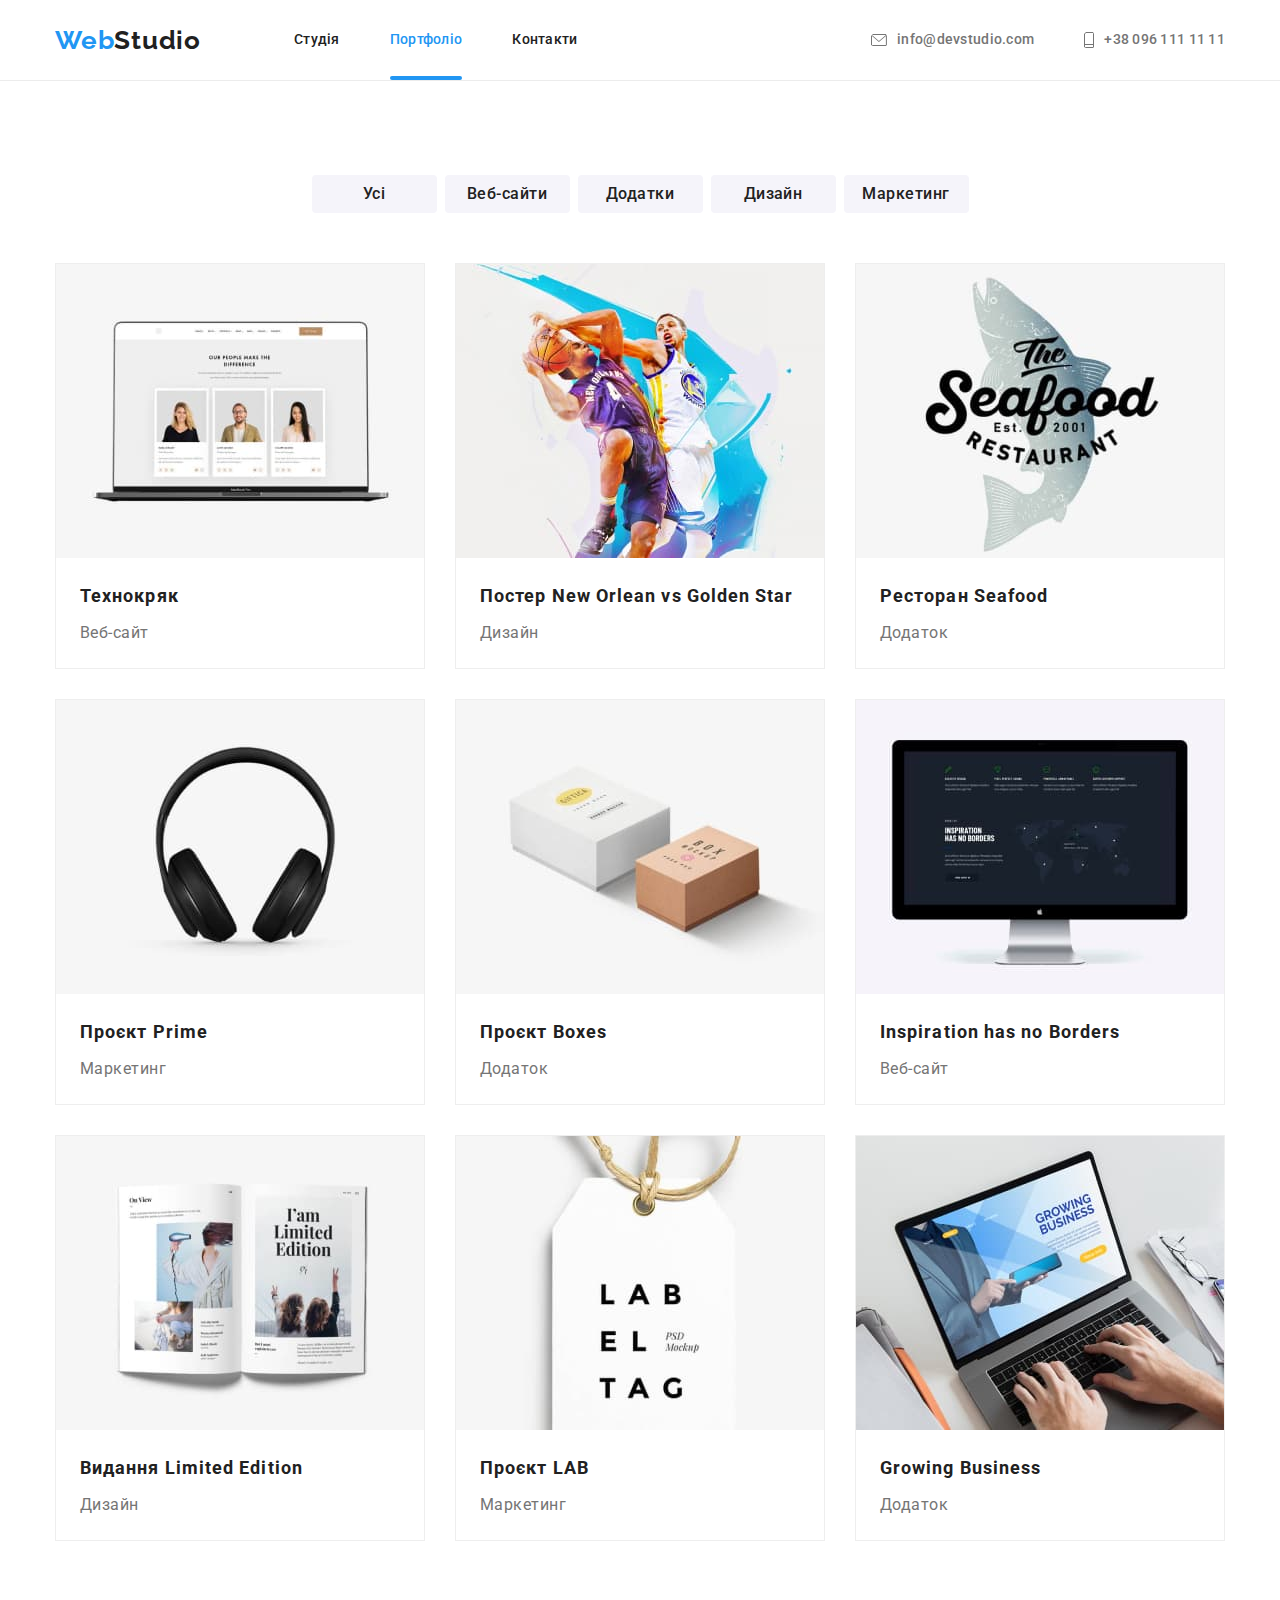
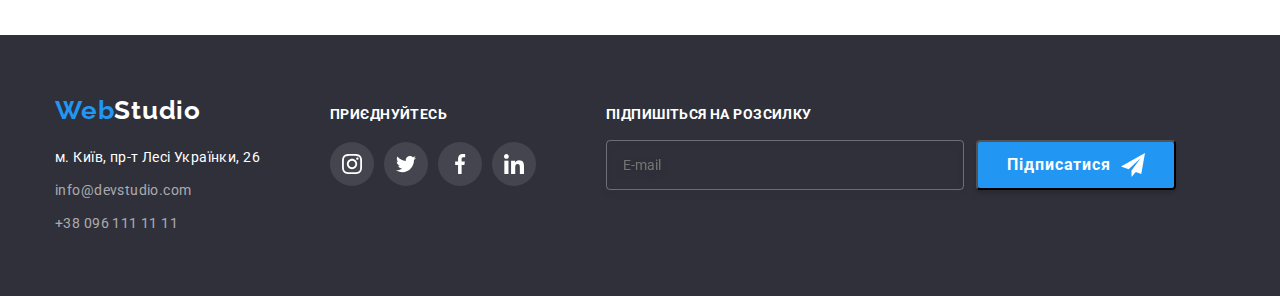
==== commit fbd126fa: "finish?" ====
--- a/portfolio.html
+++ b/portfolio.html
@@ -165,47 +165,47 @@
 		</main>
 		<footer class="footer">
 			<div class="container">
-				<div class="footer-left">
-					<a class="footer-link" href="/"><span class="footer-logo">Web</span>Studio</a>
-					<address class="footer-adress">
-						<ul class="footer-list">
-							<li class="footer-list-items"><a class="footer-nav-map" href="https://goo.gl/maps/WBBWMruhH3Dfa42q7" rel="noreferrer noopener" target="_blank">м. Київ, пр-т Лесі Українки, 26</a>
-							</li>
-							<li class="footer-list-items">
-								<a class="footer-nav-contacts" href="mailto:info@devstudio.com">info@devstudio.com</a>
-							</li>
-							<li class="footer-list-items">
-								<a class="footer-nav-contacts" href="tel:+380961111111">+38 096 111 11 11</a>
+				<div class="contact footer__contacts">
+					<a class="contact__link" href="/"><span class="contact__logo">Web</span>Studio</a>
+					<address class="contact__adress">
+						<ul class="contact__list">
+							<li class="contact__items"><a class="contact__map" href="https://goo.gl/maps/WBBWMruhH3Dfa42q7" rel="noreferrer noopener" target="_blank">м. Київ, пр-т Лесі Українки, 26</a>
+							</li>
+							<li class="contact__items">
+								<a class="contact__mail" href="mailto:info@devstudio.com">info@devstudio.com</a>
+							</li>
+							<li class="contact__items">
+								<a class="contact__phone" href="tel:+380961111111">+38 096 111 11 11</a>
 							</li>
 						</ul>
 					</address>
 				</div>
-				<div class="footer-right">
-					<p class="footer-text"> ПРИЄДНУЙТЕСЬ</p>
-					<ul class="footer-soc-list">
-						<li class="footer-soc-item"><a class="footer-soc-link" href="">
-								<svg class="footer-soc-icon" width="20" height="20">
+				<div class="social footer-soc">
+					<p class="social__text"> ПРИЄДНУЙТЕСЬ</p>
+					<ul class="social__list">
+						<li class="social__item"><a class="social__link" href="">
+								<svg class="social__icon" width="20" height="20">
 									<use href="./images/symbol-defs.svg#icon-icon-instagram">
 									</use>
 								</svg>
 							</a>
 						</li>
-						<li class="footer-soc-item"><a class="footer-soc-link" href="">
-								<svg class="footer-soc-icon" width="20" height="20">
+						<li class="social__item"><a class="social__link" href="">
+								<svg class="social__icon" width="20" height="20">
 									<use href="./images/symbol-defs.svg#icon-icon-twitter">
 									</use>
 								</svg>
 							</a>
 						</li>
-						<li class="footer-soc-item"><a class="footer-soc-link" href="">
-								<svg class="footer-soc-icon" width="20" height="20">
+						<li class="social__item"><a class="social__link" href="">
+								<svg class="social__icon" width="20" height="20">
 									<use href="./images/symbol-defs.svg#icon-icon-facebook">
 									</use>
 								</svg>
 							</a>
 							</li>
-							<li class="footer-soc-item"><a class="footer-soc-link" href="">
-								<svg class="footer-soc-icon" width="20" height="20">
+							<li class="social__item"><a class="social__link" href="">
+								<svg class="social__icon" width="20" height="20">
 									<use href="./images/symbol-defs.svg#icon-icon-linkedin">
 									</use>
 								</svg>
@@ -213,19 +213,19 @@
 							</li>
 					</ul>
 				</div>
-				<div class="footer-email">	
-					<p class="footer-email-text">Підпишіться на розсилку</p>	
-					<label for="footer-user-email" class="footer-form"></label>
-					<form class="footer-email-form">
-						<input type="email" name="footer-user-emai" class="footer-input"  required id="footer-user-email" placeholder="E-mail">
-						<button type="button" class="footer-button"> Підписатися
-							<svg class="footer-form-icon" width="24" height="24">
+				<div class="podpishish footer__podpishish">	
+					<p class="podpishish__text">Підпишіться на розсилку</p>	
+					<label for="footer-user-email" class="podpishish__form"></label>
+					<form class="podpishish__form">
+						<input type="email" name="footer-user-email" class="podpishish__input"  required id="footer-user-email" placeholder="E-mail">
+						<button type="button" class="podpishish__button"> Підписатися
+							<svg class="podpishish__icon" width="24" height="24">
 								<use href="./images/symbol-defs.svg#icon-icon-send">
 								</use>
 							</svg>
 						</button>	
 					</form>
-				</div>
+				</div>	
 			</div>
 		</footer>
 </body>
--- a/css/main.min.css
+++ b/css/main.min.css
@@ -1 +1 @@
-html,body,div,span,applet,object,iframe,h1,h2,h3,h4,h5,h6,p,blockquote,pre,a,abbr,acronym,address,big,cite,code,del,dfn,em,img,ins,kbd,q,s,samp,small,strike,strong,sub,sup,tt,var,b,u,i,center,dl,dt,dd,ol,ul,li,fieldset,form,label,legend,table,caption,tbody,tfoot,thead,tr,th,td,article,aside,canvas,details,embed,figure,figcaption,footer,header,hgroup,menu,nav,output,ruby,section,summary,time,mark,audio,video{margin:0;padding:0;border:0;font-size:100%;font:inherit;vertical-align:baseline}article,aside,details,figcaption,figure,footer,header,hgroup,menu,nav,section{display:block}html{height:100%}body{line-height:1}ol,ul{list-style:none}blockquote,q{quotes:none}blockquote:before,blockquote:after,q:before,q:after{content:"";content:none}table{border-collapse:collapse;border-spacing:0}/*! modern-normalize v1.1.0 | MIT License | https://github.com/sindresorhus/modern-normalize */*,::before,::after{box-sizing:border-box}html{line-height:1.15;-webkit-text-size-adjust:100%;-moz-tab-size:4;-o-tab-size:4;tab-size:4}body{margin:0;font-family:system-ui,-apple-system,"Segoe UI",Roboto,Helvetica,Arial,sans-serif,"Apple Color Emoji","Segoe UI Emoji"}hr{height:0;color:inherit}abbr[title]{-webkit-text-decoration:underline dotted;text-decoration:underline dotted}b,strong{font-weight:bolder}code,kbd,samp,pre{font-family:ui-monospace,SFMono-Regular,Consolas,"Liberation Mono",Menlo,monospace;font-size:1em}small{font-size:80%}sub,sup{font-size:75%;line-height:0;position:relative;vertical-align:baseline}sub{bottom:-0.25em}sup{top:-0.5em}table{text-indent:0;border-color:inherit}button,input,optgroup,select,textarea{font-family:inherit;font-size:100%;line-height:1.15;margin:0}button,select{text-transform:none}button,[type=button],[type=reset],[type=submit]{-webkit-appearance:button}::-moz-focus-inner{border-style:none;padding:0}:-moz-focusring{outline:1px dotted ButtonText}:-moz-ui-invalid{box-shadow:none}legend{padding:0}progress{vertical-align:baseline}::-webkit-inner-spin-button,::-webkit-outer-spin-button{height:auto}[type=search]{-webkit-appearance:textfield;outline-offset:-2px}::-webkit-search-decoration{-webkit-appearance:none}::-webkit-file-upload-button{-webkit-appearance:button;font:inherit}summary{display:list-item}body{font-family:"Roboto",sans-serif;color:var(--contacts-color)}:root{--brand-color: #2196F3;--text-color-N1: #212121;--contacts-color: #757575;--hero-color:#2F303A;--text-color-N2: #FFFFFF;--btn-portfolio: #F5F4FA;--cubik: cubic-bezier(0.4, 0, 0.2, 1)}.container{width:1200px;box-sizing:border-box;padding-left:15px;padding-right:15px;margin:0 auto}.section-padding{padding-top:94px;padding-bottom:94px}.flex{display:flex;align-items:center}.hide{border:0;clip:rect(1px, 1px, 1px, 1px);-webkit-clip-path:inset(50%);clip-path:inset(50%);height:1px;margin:-1px;overflow:hidden;padding:0;position:absolute;width:1px;word-wrap:normal !important}.header-border{border-bottom:1px solid #ececec}.header__logo{margin-right:93px}.header__navigation{margin-right:auto}.logo{font-family:"Raleway";font-style:normal;font-weight:700;font-size:26px;line-height:1.19;letter-spacing:.03em;text-decoration:none;color:var(--text-color-N1);transition:color 250ms var(--cubik)}.logo__span{color:var(--brand-color)}.logo:focus,.logo:hover{color:var(--brand-color)}.menu{list-style-type:none;display:flex;flex-direction:row}.menu__item:not(:last-child){margin-right:50px}.menu__link{font-style:normal;font-weight:500;font-size:14px;line-height:1.14;letter-spacing:.02em;color:var(--text-color-N1);text-decoration:none;padding:32px 0px;display:block;transition:color 250ms var(--cubik);position:relative}.menu__link:focus,.menu__link:hover{color:var(--brand-color)}.menu__link:active{color:var(--brand-color)}.active{color:var(--brand-color)}.current::after{content:"";height:4px;background-color:var(--brand-color);border-radius:2px;position:absolute;bottom:0px;left:0px;margin:0 auto;width:100%}.header__contacts{list-style-type:none;display:flex;align-items:center}.contacts__items:not(:last-child){margin-right:50px}.contacts__link{text-decoration:none;color:var(--contacts-color);font-family:"Roboto";font-style:normal;font-weight:500;font-size:14px;line-height:1.14;letter-spacing:.02em;padding:32px 0px;display:flex;align-items:center;transition:color 250ms var(--cubik)}.contacts__link:hover,.contacts__link:focus{color:var(--brand-color)}.contacts__link:active{color:var(--brand-color)}.contacts__icon{margin-right:10px;fill:currentColor}.hero{background-image:linear-gradient(rgba(47, 48, 58, 0.4), rgba(47, 48, 58, 0.4)),url(../images/heto-background.jpg);padding-top:200px;padding-bottom:200px;max-width:1600px;margin:0 auto}.hero__titel{font-style:normal;font-weight:900;font-size:44px;line-height:1.36;color:var(--text-color-N2);text-align:center;text-transform:uppercase;margin-bottom:30px}.hero__btn{font-family:inherit;font-style:normal;font-weight:700;font-size:16px;line-height:1.875;display:block;align-items:center;text-align:center;letter-spacing:.06em;color:var(--text-color-N2);background-color:var(--brand-color);border:0;border-radius:4px;cursor:pointer;margin:0 auto;padding:10px 32px}.approach__uptitel{display:none}.approach__list{display:flex;gap:30px}.skill__items{list-style-type:none;width:270px}.skill__box{width:270px;height:120px;background-color:#f5f4fa;display:flex;justify-content:center;align-items:center;margin-bottom:30px}.skill__titel{font-style:normal;font-weight:700;font-size:14px;line-height:1.875;letter-spacing:.03em;text-transform:uppercase;color:var(--text-color-N1);margin-bottom:10px}.skill__text{font-style:normal;font-weight:400;font-size:14px;line-height:1.714;letter-spacing:.03em;color:var(--contacts-color)}.employment{padding-top:0px}.employment__title{font-style:normal;font-weight:700;font-size:36px;line-height:1.17;text-align:center;letter-spacing:.03em;text-align:center;color:var(--text-color-N1);margin-bottom:50px}.employment__list{display:flex;list-style-type:none;gap:30px}.applications__upblock{position:relative}.applications__uptext{font-style:normal;font-weight:700;font-size:14px;line-height:16px;text-align:center;letter-spacing:.03em;text-transform:uppercase;color:#fff;background:rgba(47,48,58,.8);position:absolute;bottom:0;width:100%;min-height:70px;display:flex;justify-content:center;align-items:center}.applications__img{display:block}.team{background-color:var(--btn-portfolio)}.team__uptitle{font-style:normal;font-weight:700;font-size:36px;line-height:1.17;text-align:center;letter-spacing:.03em;text-align:center;color:var(--text-color-N1);margin-bottom:50px}.team__list{list-style-type:none;display:flex;gap:30px}.team__soc{display:flex;justify-content:center;gap:10px}.person__items{background:#fff;box-shadow:0px 1px 3px rgba(0,0,0,.12),0px 1px 1px rgba(0,0,0,.14),0px 2px 1px rgba(0,0,0,.2);border-radius:0px 0px 4px 4px;padding-bottom:30px}.person__img{margin-bottom:30px;display:block}.person__title{font-style:normal;font-weight:500;font-size:16px;line-height:1.19;text-align:center;letter-spacing:.03em;color:var(--text-color-N1);margin-bottom:10px}.person__text{font-style:normal;font-weight:400;font-size:16px;line-height:1.19;text-align:center;letter-spacing:.03em;color:var(--contacts-color);margin-bottom:16px}.soc__item{width:44px;height:44px}.soc__link{width:100%;height:100%;border-radius:50%;display:flex;justify-content:center;align-items:center;transition:background-color 250ms var(--cubik),color 250ms var(--cubik);color:#afb1b8;background-color:var(--text-color-N2)}.soc__link:hover,.soc__link:focus{color:var(--text-color-N2);background-color:var(--brand-color)}.soc__icon{fill:currentColor}.client__title{font-style:normal;font-weight:700;font-size:36px;line-height:42px;text-align:center;letter-spacing:.03em;color:var(--text-color-N1);margin-bottom:50px}.client__list{display:flex;gap:30px}.friends__items{width:170px;height:92px}.friends__link{border:1px solid #afb1b8;border-radius:4px;width:100%;height:100%;color:#afb1b8;display:flex;justify-content:center;align-items:center;transition:color 250ms var(--cubik)}.friends__link:hover,.friends__link:focus{border-color:var(--brand-color);color:var(--brand-color)}.friends__icon{fill:currentColor}.footer{background-color:var(--hero-color);padding-top:60px;padding-bottom:60px}.footer .container{display:flex;align-items:baseline;gap:70px}.footer-flex{display:flex}.footer-link{font-family:"Raleway";font-style:normal;font-weight:700;font-size:26px;line-height:1.19;letter-spacing:.03em;text-decoration:none;color:var(--text-color-N2);margin-bottom:20px;display:block}.footer-logo{color:var(--brand-color)}.footer-list-items{list-style-type:none}.footer-list-items:not(:last-child){margin-bottom:9px}.footer-nav-map{font-family:"Roboto";font-style:normal;font-weight:400;font-size:14px;line-height:1.714;letter-spacing:.03em;color:#fff;text-decoration:none;transition:color 250ms var(--cubik)}.footer-nav-map:hover,.footer-nav-map:focus{color:var(--brand-color)}.footer-nav-map:active{color:var(--brand-color)}.footer-nav-contacts{font-style:normal;font-weight:400;font-size:14px;line-height:1.714;letter-spacing:.03em;color:rgba(255,255,255,.6);text-decoration:none;transition:color 250ms var(--cubik)}.footer-nav-contacts:hover,.footer-nav-contacts:focus{color:var(--brand-color)}.footer-nav-contacts:active{color:var(--brand-color)}.footer-soc-list{display:flex;justify-content:center;gap:10px}.footer-soc-item{width:44px;height:44px}.footer-text{font-style:normal;font-weight:700;font-size:14px;line-height:16px;letter-spacing:.03em;text-transform:uppercase;color:#fff;display:block;margin-bottom:20px}.footer-soc-link{width:100%;height:100%;border-radius:50%;display:flex;justify-content:center;align-items:center;color:var(--text-color-N2);background-color:rgba(255,255,255,.1);transition:background-color 250ms var(--cubik),color 250ms var(--cubik)}.footer-soc-link:hover,.footer-soc-link:focus{color:var(--text-color-N2);background-color:var(--brand-color)}.footer-soc-icon{fill:currentColor}.footer-email-text{font-style:normal;font-weight:700;font-size:14px;line-height:.875;letter-spacing:.03em;text-transform:uppercase;color:var(--text-color-N2);margin-bottom:20px}.footer-email-form{display:flex}.footer-form{font-style:normal;font-weight:700;font-size:14px;line-height:1.14;letter-spacing:.03em;text-transform:uppercase;color:#fff;margin-bottom:20px}.footer-input{border:1px solid rgba(255,255,255,.3);filter:drop-shadow(0px 4px 4px rgba(0, 0, 0, 0.15));border-radius:4px;background-color:rgba(0,0,0,0);width:358px;height:50px;margin-right:12px;padding:15px 16px}.footer-button{font-family:inherit;width:200px;height:50px;background:#2196f3;box-shadow:0px 4px 4px rgba(0,0,0,.15);border-radius:4px;font-family:"Roboto";font-style:normal;font-weight:700;font-size:16px;line-height:1.55;display:flex;align-items:center;text-align:center;justify-content:center;gap:10px;cursor:pointer;letter-spacing:.06em;color:#fff}.footer-form-icon{fill:#fff}.portfolio__uptitle{display:none}.portfolio__list-btn{list-style-type:none;display:flex;gap:8px;justify-content:center;margin-bottom:50px}.portfolio__about{list-style-type:none;display:flex;flex-wrap:wrap;gap:30px}.buttons__btn{font-style:normal;font-weight:500;font-size:16px;line-height:1.625;text-align:center;letter-spacing:.03em;color:var(--text-color-N1);cursor:pointer;background:var(--btn-portfolio);border-radius:4px;border:0;min-width:125px;height:38px;transition:background-color 250ms var(--cubik),color 250ms var(--cubik)}.buttons__btn:focus,.buttons__btn:hover{color:#fff;background-color:var(--brand-color)}.buttons__btn:active{color:var(--brand-color)}.propos__items{width:370px;background:#fff;border:1px solid #eee}.propos__link{text-decoration:none;display:block;transition:box-shadow 250ms var(--cubik)}.propos__link:hover,.propos__link:focus{box-shadow:0px 1px 1px rgba(0,0,0,.12),0px 4px 4px rgba(0,0,0,.06),1px 4px 6px rgba(0,0,0,.16)}.propos__wrap{position:relative;overflow:hidden}.propos__img{display:block}.propos__text{font-style:normal;font-weight:400;font-size:18px;line-height:1.56;letter-spacing:.03em;color:var(--text-color-N2);background-color:rgba(33,150,243,.9);position:absolute;top:0;padding:63px 24px;height:100%;transform:translateY(100%);transition:transform 250ms var(--cubik)}.propos__text-padding{padding:20px 24px}.propos__items:hover .propos__text{transform:translateY(0)}.propos__items:focus .propos__text{transform:translateY(0)}.block__uptitle{font-style:normal;font-weight:700;font-size:18px;line-height:2;letter-spacing:.06em;color:var(--text-color-N1);margin-bottom:4px}.block__text{font-style:normal;font-weight:400;font-size:16px;line-height:1.875;letter-spacing:.03em;color:var(--contacts-color)}.backdrop{width:100%;height:100%;background-color:rgba(0,0,0,.2);position:fixed;top:0;transition:opacity 250ms var(--cubik),visibility 250ms var(--cubik)}.modal{width:528px;min-height:581px;background-color:#fff;box-shadow:0px 1px 3px rgba(0,0,0,.12),0px 1px 1px rgba(0,0,0,.14),0px 2px 1px rgba(0,0,0,.2);border-radius:4px;position:absolute;top:50%;left:50%;transform:translate(-50%, -50%) scale(1) rotate(0deg);transition:transform 250ms var(--cubik);padding:40px}.backdrop.is-hidden .modal{transform:translate(-50%, -50%) scale(2) rotate(360deg)}.modal-button{position:absolute;right:8px;top:8px;width:30px;height:30px;background-color:#fff;border:1px solid rgba(0,0,0,.1);border-radius:50%;display:flex;justify-content:center;align-items:center;cursor:pointer;transition:color 250ms var(--cubik)}.modal-button:hover .modal-icon,.modal-button:focus .modal-icon{color:var(--brand-color)}.modal-button{fill:currentColor}.modal-titel{font-style:normal;font-weight:700;font-size:20px;line-height:1.15;text-align:center;letter-spacing:.03em;color:var(--text-color-N1);margin-bottom:30px}.modal-field{margin-bottom:10px}.modal-field:last-child{margin-bottom:0px}.modal-form-label{font-style:normal;font-weight:400;font-size:12px;line-height:1.15;letter-spacing:.01em;display:block;color:var(--contacts-color);margin-bottom:4px}.modal-form-wrapper{position:relative}.modal-input{width:100%;height:40px;border:1px solid rgba(33,33,33,.2);border-radius:4px;background-color:rgba(0,0,0,0);outline:rgba(0,0,0,0);padding-left:42px;transition:border 250ms var(--cubik),border 250ms var(--cubik)}.modal-input:hover .modal-form-icon,.modal-input:focus .modal-form-icon{color:var(--brand-color)}.modal-input:focus,.modal-input:hover{border-color:var(--brand-color)}.modal-input:focus+.modal-form-icon,.modal-input:hover+.modal-form-icon{fill:var(--brand-color)}.modal-input::-moz-placeholder{font-family:"Roboto";font-style:normal;font-weight:400;font-size:12px;line-height:1.15;letter-spacing:.01em;color:var(--contacts-color)}.modal-input:-ms-input-placeholder{font-family:"Roboto";font-style:normal;font-weight:400;font-size:12px;line-height:1.15;letter-spacing:.01em;color:var(--contacts-color)}.modal-input::placeholder{font-family:"Roboto";font-style:normal;font-weight:400;font-size:12px;line-height:1.15;letter-spacing:.01em;color:var(--contacts-color)}.modal-form-icon{position:absolute;left:12px;top:50%;transform:translateY(-50%)}.modal-field-comment{width:100%;height:120px;border:1px solid rgba(33,33,33,.2);border-radius:4px;font-style:normal;font-weight:400;font-size:12px;line-height:1.15;letter-spacing:.01em;background-color:rgba(0,0,0,0);outline:rgba(0,0,0,0);resize:none;padding:12px 16px;margin-bottom:10px}.is-hidden{opacity:0;visibility:hidden;pointer-events:none}.position{position:relative}.modal-check{position:absolute;top:15px;left:27px;transition:color 250ms var(--cubik)}.check-text{font-style:normal;font-weight:400;font-size:14px;line-height:1.714;letter-spacing:.03em;color:var(--contacts-color);display:flex;align-items:center;justify-content:center;margin-bottom:30px}.check-text span{width:16px;height:15px;border:2px solid var(--text-color-N1);margin-right:8px;border-radius:2px;display:flex;justify-content:center;align-items:center;fill:rgba(0,0,0,0)}.modal-check:checked+.check-text span{background-color:var(--brand-color);border:none;fill:#fff}.modal-check-polyti{font-family:inherit;color:var(--brand-color);margin-left:5px}.modal-form-button{font-family:inherit;font-style:normal;font-weight:700;font-size:16px;line-height:30px;width:200px;height:50px;color:var(--text-color-N2);background-color:var(--brand-color);border:0;border-radius:4px;display:flex;justify-content:center;align-items:center;cursor:pointer;margin:0 auto;padding:10px 32px}/*# sourceMappingURL=main.min.css.map */+html,body,div,span,applet,object,iframe,h1,h2,h3,h4,h5,h6,p,blockquote,pre,a,abbr,acronym,address,big,cite,code,del,dfn,em,img,ins,kbd,q,s,samp,small,strike,strong,sub,sup,tt,var,b,u,i,center,dl,dt,dd,ol,ul,li,fieldset,form,label,legend,table,caption,tbody,tfoot,thead,tr,th,td,article,aside,canvas,details,embed,figure,figcaption,footer,header,hgroup,menu,nav,output,ruby,section,summary,time,mark,audio,video{margin:0;padding:0;border:0;font-size:100%;font:inherit;vertical-align:baseline}article,aside,details,figcaption,figure,footer,header,hgroup,menu,nav,section{display:block}html{height:100%}body{line-height:1}ol,ul{list-style:none}blockquote,q{quotes:none}blockquote:before,blockquote:after,q:before,q:after{content:"";content:none}table{border-collapse:collapse;border-spacing:0}/*! modern-normalize v1.1.0 | MIT License | https://github.com/sindresorhus/modern-normalize */*,::before,::after{box-sizing:border-box}html{line-height:1.15;-webkit-text-size-adjust:100%;-moz-tab-size:4;-o-tab-size:4;tab-size:4}body{margin:0;font-family:system-ui,-apple-system,"Segoe UI",Roboto,Helvetica,Arial,sans-serif,"Apple Color Emoji","Segoe UI Emoji"}hr{height:0;color:inherit}abbr[title]{-webkit-text-decoration:underline dotted;text-decoration:underline dotted}b,strong{font-weight:bolder}code,kbd,samp,pre{font-family:ui-monospace,SFMono-Regular,Consolas,"Liberation Mono",Menlo,monospace;font-size:1em}small{font-size:80%}sub,sup{font-size:75%;line-height:0;position:relative;vertical-align:baseline}sub{bottom:-0.25em}sup{top:-0.5em}table{text-indent:0;border-color:inherit}button,input,optgroup,select,textarea{font-family:inherit;font-size:100%;line-height:1.15;margin:0}button,select{text-transform:none}button,[type=button],[type=reset],[type=submit]{-webkit-appearance:button}::-moz-focus-inner{border-style:none;padding:0}:-moz-focusring{outline:1px dotted ButtonText}:-moz-ui-invalid{box-shadow:none}legend{padding:0}progress{vertical-align:baseline}::-webkit-inner-spin-button,::-webkit-outer-spin-button{height:auto}[type=search]{-webkit-appearance:textfield;outline-offset:-2px}::-webkit-search-decoration{-webkit-appearance:none}::-webkit-file-upload-button{-webkit-appearance:button;font:inherit}summary{display:list-item}body{font-family:"Roboto",sans-serif;color:var(--contacts-color)}:root{--brand-color: #2196F3;--text-color-N1: #212121;--contacts-color: #757575;--hero-color:#2F303A;--text-color-N2: #FFFFFF;--btn-portfolio: #F5F4FA;--cubik: cubic-bezier(0.4, 0, 0.2, 1)}.container{width:1200px;box-sizing:border-box;padding-left:15px;padding-right:15px;margin:0 auto}.section-padding{padding-top:94px;padding-bottom:94px}.flex{display:flex;align-items:center}.hide{border:0;clip:rect(1px, 1px, 1px, 1px);-webkit-clip-path:inset(50%);clip-path:inset(50%);height:1px;margin:-1px;overflow:hidden;padding:0;position:absolute;width:1px;word-wrap:normal !important}.header-border{border-bottom:1px solid #ececec}.header__logo{margin-right:93px}.header__navigation{margin-right:auto}.logo{font-family:"Raleway";font-style:normal;font-weight:700;font-size:26px;line-height:1.19;letter-spacing:.03em;text-decoration:none;color:var(--text-color-N1);transition:color 250ms var(--cubik)}.logo__span{color:var(--brand-color)}.logo:focus,.logo:hover{color:var(--brand-color)}.menu{list-style-type:none;display:flex;flex-direction:row}.menu__item:not(:last-child){margin-right:50px}.menu__link{font-style:normal;font-weight:500;font-size:14px;line-height:1.14;letter-spacing:.02em;color:var(--text-color-N1);text-decoration:none;padding:32px 0px;display:block;transition:color 250ms var(--cubik);position:relative}.menu__link:focus,.menu__link:hover{color:var(--brand-color)}.menu__link:active{color:var(--brand-color)}.active{color:var(--brand-color)}.current::after{content:"";height:4px;background-color:var(--brand-color);border-radius:2px;position:absolute;bottom:0px;left:0px;margin:0 auto;width:100%}.header__contacts{list-style-type:none;display:flex;align-items:center}.contacts__items:not(:last-child){margin-right:50px}.contacts__link{text-decoration:none;color:var(--contacts-color);font-family:"Roboto";font-style:normal;font-weight:500;font-size:14px;line-height:1.14;letter-spacing:.02em;padding:32px 0px;display:flex;align-items:center;transition:color 250ms var(--cubik)}.contacts__link:hover,.contacts__link:focus{color:var(--brand-color)}.contacts__link:active{color:var(--brand-color)}.contacts__icon{margin-right:10px;fill:currentColor}.hero{background-image:linear-gradient(rgba(47, 48, 58, 0.4), rgba(47, 48, 58, 0.4)),url(../images/heto-background.jpg);padding-top:200px;padding-bottom:200px;max-width:1600px;margin:0 auto}.hero__titel{font-style:normal;font-weight:900;font-size:44px;line-height:1.36;color:var(--text-color-N2);text-align:center;text-transform:uppercase;margin-bottom:30px}.hero__btn{font-family:inherit;font-style:normal;font-weight:700;font-size:16px;line-height:1.875;display:block;align-items:center;text-align:center;letter-spacing:.06em;color:var(--text-color-N2);background-color:var(--brand-color);border:0;border-radius:4px;cursor:pointer;margin:0 auto;padding:10px 32px}.approach__uptitel{display:none}.approach__list{display:flex;gap:30px}.skill__items{list-style-type:none;width:270px}.skill__box{width:270px;height:120px;background-color:#f5f4fa;display:flex;justify-content:center;align-items:center;margin-bottom:30px}.skill__titel{font-style:normal;font-weight:700;font-size:14px;line-height:1.875;letter-spacing:.03em;text-transform:uppercase;color:var(--text-color-N1);margin-bottom:10px}.skill__text{font-style:normal;font-weight:400;font-size:14px;line-height:1.714;letter-spacing:.03em;color:var(--contacts-color)}.employment{padding-top:0px}.employment__title{font-style:normal;font-weight:700;font-size:36px;line-height:1.17;text-align:center;letter-spacing:.03em;text-align:center;color:var(--text-color-N1);margin-bottom:50px}.employment__list{display:flex;list-style-type:none;gap:30px}.applications__upblock{position:relative}.applications__uptext{font-style:normal;font-weight:700;font-size:14px;line-height:16px;text-align:center;letter-spacing:.03em;text-transform:uppercase;color:#fff;background:rgba(47,48,58,.8);position:absolute;bottom:0;width:100%;min-height:70px;display:flex;justify-content:center;align-items:center}.applications__img{display:block}.team{background-color:var(--btn-portfolio)}.team__uptitle{font-style:normal;font-weight:700;font-size:36px;line-height:1.17;text-align:center;letter-spacing:.03em;text-align:center;color:var(--text-color-N1);margin-bottom:50px}.team__list{list-style-type:none;display:flex;gap:30px}.team__soc{display:flex;justify-content:center;gap:10px}.person__items{background:#fff;box-shadow:0px 1px 3px rgba(0,0,0,.12),0px 1px 1px rgba(0,0,0,.14),0px 2px 1px rgba(0,0,0,.2);border-radius:0px 0px 4px 4px;padding-bottom:30px}.person__img{margin-bottom:30px;display:block}.person__title{font-style:normal;font-weight:500;font-size:16px;line-height:1.19;text-align:center;letter-spacing:.03em;color:var(--text-color-N1);margin-bottom:10px}.person__text{font-style:normal;font-weight:400;font-size:16px;line-height:1.19;text-align:center;letter-spacing:.03em;color:var(--contacts-color);margin-bottom:16px}.soc__item{width:44px;height:44px}.soc__link{width:100%;height:100%;border-radius:50%;display:flex;justify-content:center;align-items:center;transition:background-color 250ms var(--cubik),color 250ms var(--cubik);color:#afb1b8;background-color:var(--text-color-N2)}.soc__link:hover,.soc__link:focus{color:var(--text-color-N2);background-color:var(--brand-color)}.soc__icon{fill:currentColor}.client__title{font-style:normal;font-weight:700;font-size:36px;line-height:42px;text-align:center;letter-spacing:.03em;color:var(--text-color-N1);margin-bottom:50px}.client__list{display:flex;gap:30px}.friends__items{width:170px;height:92px}.friends__link{border:1px solid #afb1b8;border-radius:4px;width:100%;height:100%;color:#afb1b8;display:flex;justify-content:center;align-items:center;transition:color 250ms var(--cubik)}.friends__link:hover,.friends__link:focus{border-color:var(--brand-color);color:var(--brand-color)}.friends__icon{fill:currentColor}.footer{background-color:var(--hero-color);padding-top:60px;padding-bottom:60px}.footer .container{display:flex;align-items:baseline;gap:70px}.footer-flex{display:flex}.contact__link{font-family:"Raleway";font-style:normal;font-weight:700;font-size:26px;line-height:1.19;letter-spacing:.03em;text-decoration:none;color:var(--text-color-N2);margin-bottom:20px;display:block}.contact__logo{color:var(--brand-color)}.contact__items{list-style-type:none}.contact__items:not(:last-child){margin-bottom:9px}.contact__map{font-family:"Roboto";font-style:normal;font-weight:400;font-size:14px;line-height:1.714;letter-spacing:.03em;color:#fff;text-decoration:none;transition:color 250ms var(--cubik)}.contact__map:hover,.contact__map:focus{color:var(--brand-color)}.contact__map:active{color:var(--brand-color)}.contact__mail{font-style:normal;font-weight:400;font-size:14px;line-height:1.714;letter-spacing:.03em;color:rgba(255,255,255,.6);text-decoration:none;transition:color 250ms var(--cubik)}.contact__mail:hover,.contact__mail:focus{color:var(--brand-color)}.contact__mail:active{color:var(--brand-color)}.contact__phone{font-style:normal;font-weight:400;font-size:14px;line-height:1.714;letter-spacing:.03em;color:rgba(255,255,255,.6);text-decoration:none;transition:color 250ms var(--cubik)}.contact__phone:hover,.contact__phone:focus{color:var(--brand-color)}.contact__phone:active{color:var(--brand-color)}.social__text{font-style:normal;font-weight:700;font-size:14px;line-height:16px;letter-spacing:.03em;text-transform:uppercase;color:#fff;display:block;margin-bottom:20px}.social__list{display:flex;justify-content:center;gap:10px}.social__item{width:44px;height:44px}.social__link{width:100%;height:100%;border-radius:50%;display:flex;justify-content:center;align-items:center;color:var(--text-color-N2);background-color:rgba(255,255,255,.1);transition:background-color 250ms var(--cubik),color 250ms var(--cubik)}.social__link:hover,.social__link:focus{color:var(--text-color-N2);background-color:var(--brand-color)}.social__icon{fill:currentColor}.podpishish__text{font-style:normal;font-weight:700;font-size:14px;line-height:.875;letter-spacing:.03em;text-transform:uppercase;color:var(--text-color-N2);margin-bottom:20px}.podpishish__form{font-style:normal;font-weight:700;font-size:14px;line-height:1.14;letter-spacing:.03em;text-transform:uppercase;color:#fff}.podpishish__form{display:flex}.podpishish__input{border:1px solid rgba(255,255,255,.3);filter:drop-shadow(0px 4px 4px rgba(0, 0, 0, 0.15));border-radius:4px;background-color:rgba(0,0,0,0);width:358px;height:50px;margin-right:12px;padding:15px 16px}.podpishish__button{font-family:inherit;width:200px;height:50px;background:#2196f3;box-shadow:0px 4px 4px rgba(0,0,0,.15);border-radius:4px;font-family:"Roboto";font-style:normal;font-weight:700;font-size:16px;line-height:1.55;display:flex;align-items:center;text-align:center;justify-content:center;gap:10px;cursor:pointer;letter-spacing:.06em;color:#fff}.podpishish__icon{fill:#fff}.portfolio__uptitle{display:none}.portfolio__list-btn{list-style-type:none;display:flex;gap:8px;justify-content:center;margin-bottom:50px}.portfolio__about{list-style-type:none;display:flex;flex-wrap:wrap;gap:30px}.buttons__btn{font-style:normal;font-weight:500;font-size:16px;line-height:1.625;text-align:center;letter-spacing:.03em;color:var(--text-color-N1);cursor:pointer;background:var(--btn-portfolio);border-radius:4px;border:0;min-width:125px;height:38px;transition:background-color 250ms var(--cubik),color 250ms var(--cubik)}.buttons__btn:focus,.buttons__btn:hover{color:#fff;background-color:var(--brand-color)}.buttons__btn:active{color:var(--brand-color)}.propos__items{width:370px;background:#fff;border:1px solid #eee}.propos__link{text-decoration:none;display:block;transition:box-shadow 250ms var(--cubik)}.propos__link:hover,.propos__link:focus{box-shadow:0px 1px 1px rgba(0,0,0,.12),0px 4px 4px rgba(0,0,0,.06),1px 4px 6px rgba(0,0,0,.16)}.propos__wrap{position:relative;overflow:hidden}.propos__img{display:block}.propos__text{font-style:normal;font-weight:400;font-size:18px;line-height:1.56;letter-spacing:.03em;color:var(--text-color-N2);background-color:rgba(33,150,243,.9);position:absolute;top:0;padding:63px 24px;height:100%;transform:translateY(100%);transition:transform 250ms var(--cubik)}.propos__text-padding{padding:20px 24px}.propos__items:hover .propos__text{transform:translateY(0)}.propos__link:focus .propos__text{transform:translateY(0)}.block__uptitle{font-style:normal;font-weight:700;font-size:18px;line-height:2;letter-spacing:.06em;color:var(--text-color-N1);margin-bottom:4px}.block__text{font-style:normal;font-weight:400;font-size:16px;line-height:1.875;letter-spacing:.03em;color:var(--contacts-color)}.backdrop{width:100%;height:100%;background-color:rgba(0,0,0,.2);position:fixed;top:0;transition:opacity 250ms var(--cubik),visibility 250ms var(--cubik)}.backdrop__modal{width:528px;min-height:581px;background-color:#fff;box-shadow:0px 1px 3px rgba(0,0,0,.12),0px 1px 1px rgba(0,0,0,.14),0px 2px 1px rgba(0,0,0,.2);border-radius:4px;position:absolute;top:50%;left:50%;transform:translate(-50%, -50%) scale(1) rotate(0deg);transition:transform 250ms var(--cubik);padding:40px}.backdrop.is-hidden .modal{transform:translate(-50%, -50%) scale(2) rotate(360deg)}.modal-button{position:absolute;right:8px;top:8px;width:30px;height:30px;background-color:#fff;border:1px solid rgba(0,0,0,.1);border-radius:50%;display:flex;justify-content:center;align-items:center;cursor:pointer;transition:color 250ms var(--cubik)}.modal-button:hover .modal-icon,.modal-button:focus .modal-icon{color:var(--brand-color)}.modal-button{fill:currentColor}.modal-titel{font-style:normal;font-weight:700;font-size:20px;line-height:1.15;text-align:center;letter-spacing:.03em;color:var(--text-color-N1);margin-bottom:30px}.modal-field{margin-bottom:10px}.modal-field:last-child{margin-bottom:0px}.modal-form-label{font-style:normal;font-weight:400;font-size:12px;line-height:1.15;letter-spacing:.01em;display:block;color:var(--contacts-color);margin-bottom:4px}.modal-form-wrapper{position:relative}.modal-input{width:100%;height:40px;border:1px solid rgba(33,33,33,.2);border-radius:4px;background-color:rgba(0,0,0,0);outline:rgba(0,0,0,0);padding-left:42px;transition:border 250ms var(--cubik),border 250ms var(--cubik)}.modal-input:hover .modal-form-icon,.modal-input:focus .modal-form-icon{color:var(--brand-color)}.modal-input:focus,.modal-input:hover{border-color:var(--brand-color)}.modal-input:focus+.modal-form-icon,.modal-input:hover+.modal-form-icon{fill:var(--brand-color)}.modal-input::-moz-placeholder{font-family:"Roboto";font-style:normal;font-weight:400;font-size:12px;line-height:1.15;letter-spacing:.01em;color:var(--contacts-color)}.modal-input:-ms-input-placeholder{font-family:"Roboto";font-style:normal;font-weight:400;font-size:12px;line-height:1.15;letter-spacing:.01em;color:var(--contacts-color)}.modal-input::placeholder{font-family:"Roboto";font-style:normal;font-weight:400;font-size:12px;line-height:1.15;letter-spacing:.01em;color:var(--contacts-color)}.modal-form-icon{position:absolute;left:12px;top:50%;transform:translateY(-50%)}.modal-field-comment{width:100%;height:120px;border:1px solid rgba(33,33,33,.2);border-radius:4px;font-style:normal;font-weight:400;font-size:12px;line-height:1.15;letter-spacing:.01em;background-color:rgba(0,0,0,0);outline:rgba(0,0,0,0);resize:none;padding:12px 16px;margin-bottom:10px}.is-hidden{opacity:0;visibility:hidden;pointer-events:none}.position{position:relative}.modal-check{position:absolute;top:15px;left:27px;transition:color 250ms var(--cubik)}.check-text{font-style:normal;font-weight:400;font-size:14px;line-height:1.714;letter-spacing:.03em;color:var(--contacts-color);display:flex;align-items:center;justify-content:center;margin-bottom:30px}.check-text span{width:16px;height:15px;border:2px solid var(--text-color-N1);margin-right:8px;border-radius:2px;display:flex;justify-content:center;align-items:center;fill:rgba(0,0,0,0)}.modal-check:checked+.check-text span{background-color:var(--brand-color);border:none;fill:#fff}.modal-check-polyti{font-family:inherit;color:var(--brand-color);margin-left:5px}.modal-form-button{font-family:inherit;font-style:normal;font-weight:700;font-size:16px;line-height:30px;width:200px;height:50px;color:var(--text-color-N2);background-color:var(--brand-color);border:0;border-radius:4px;display:flex;justify-content:center;align-items:center;cursor:pointer;margin:0 auto;padding:10px 32px}/*# sourceMappingURL=main.min.css.map */